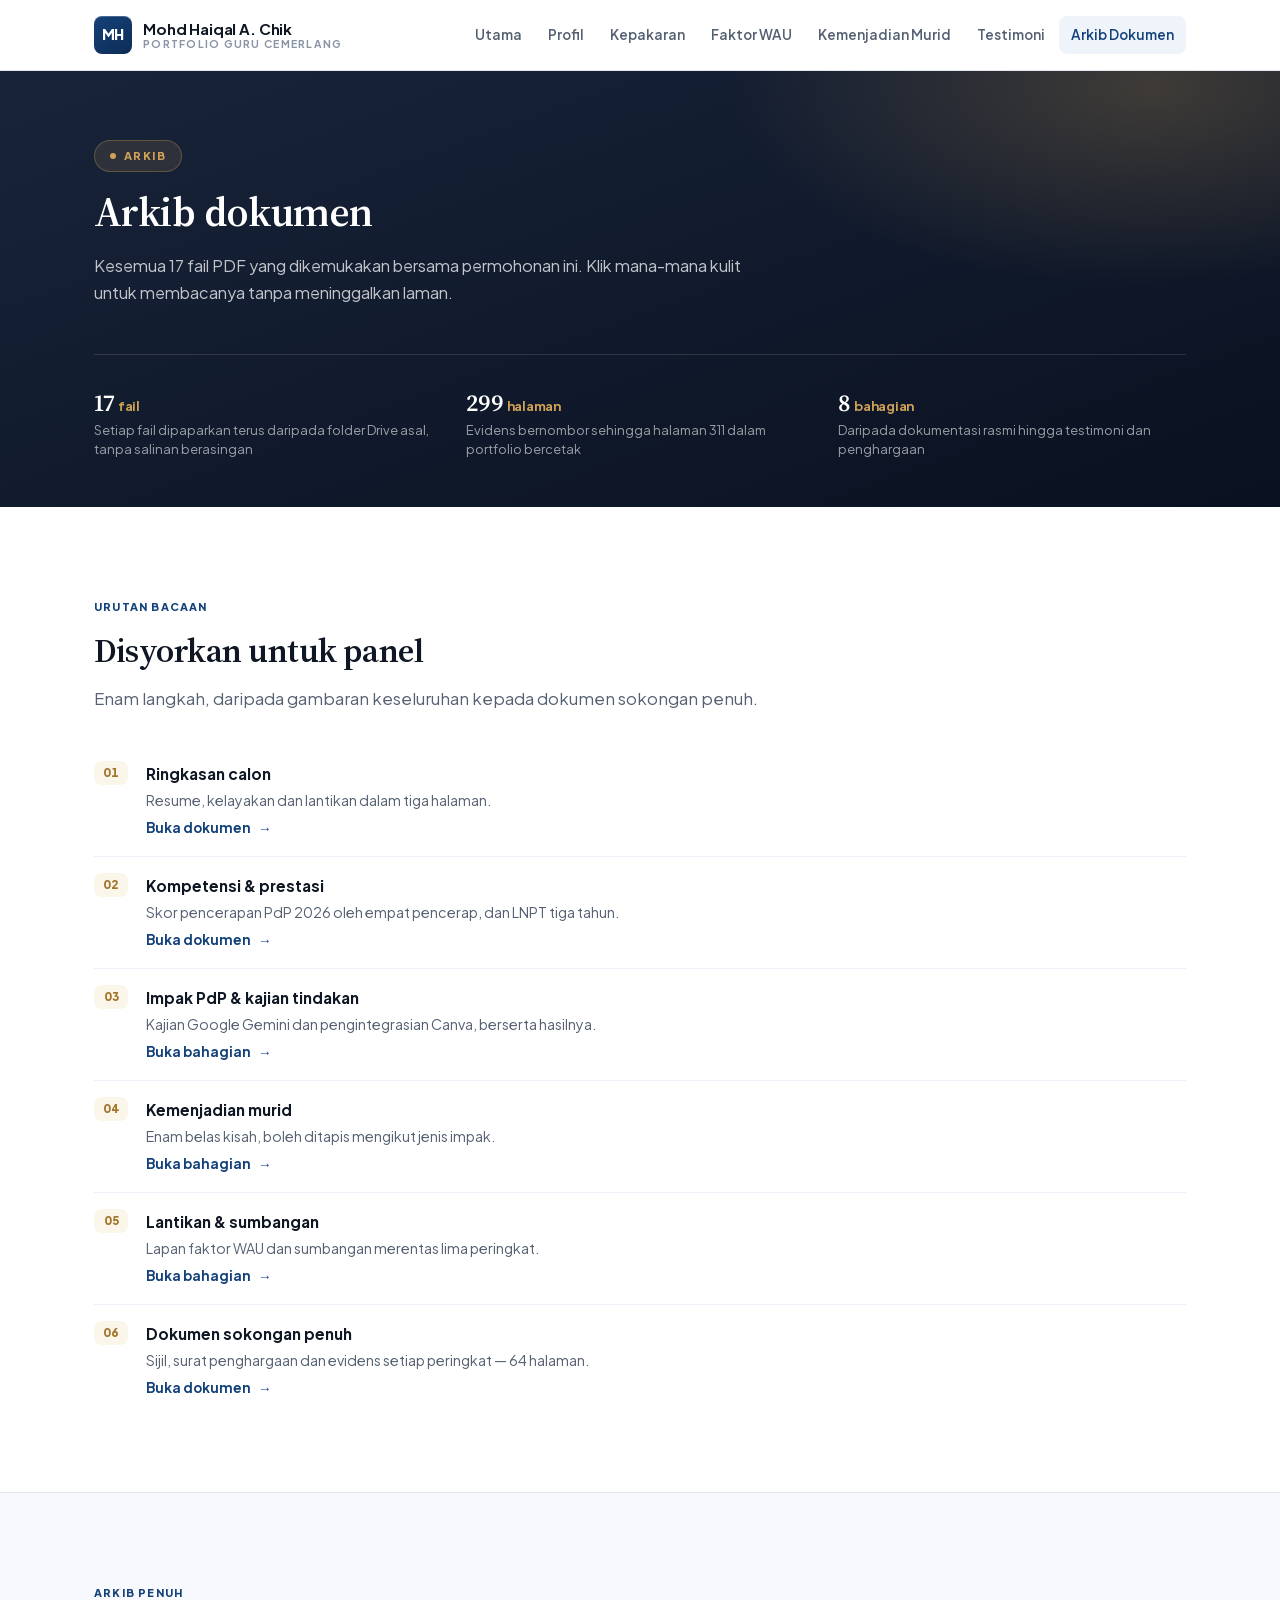
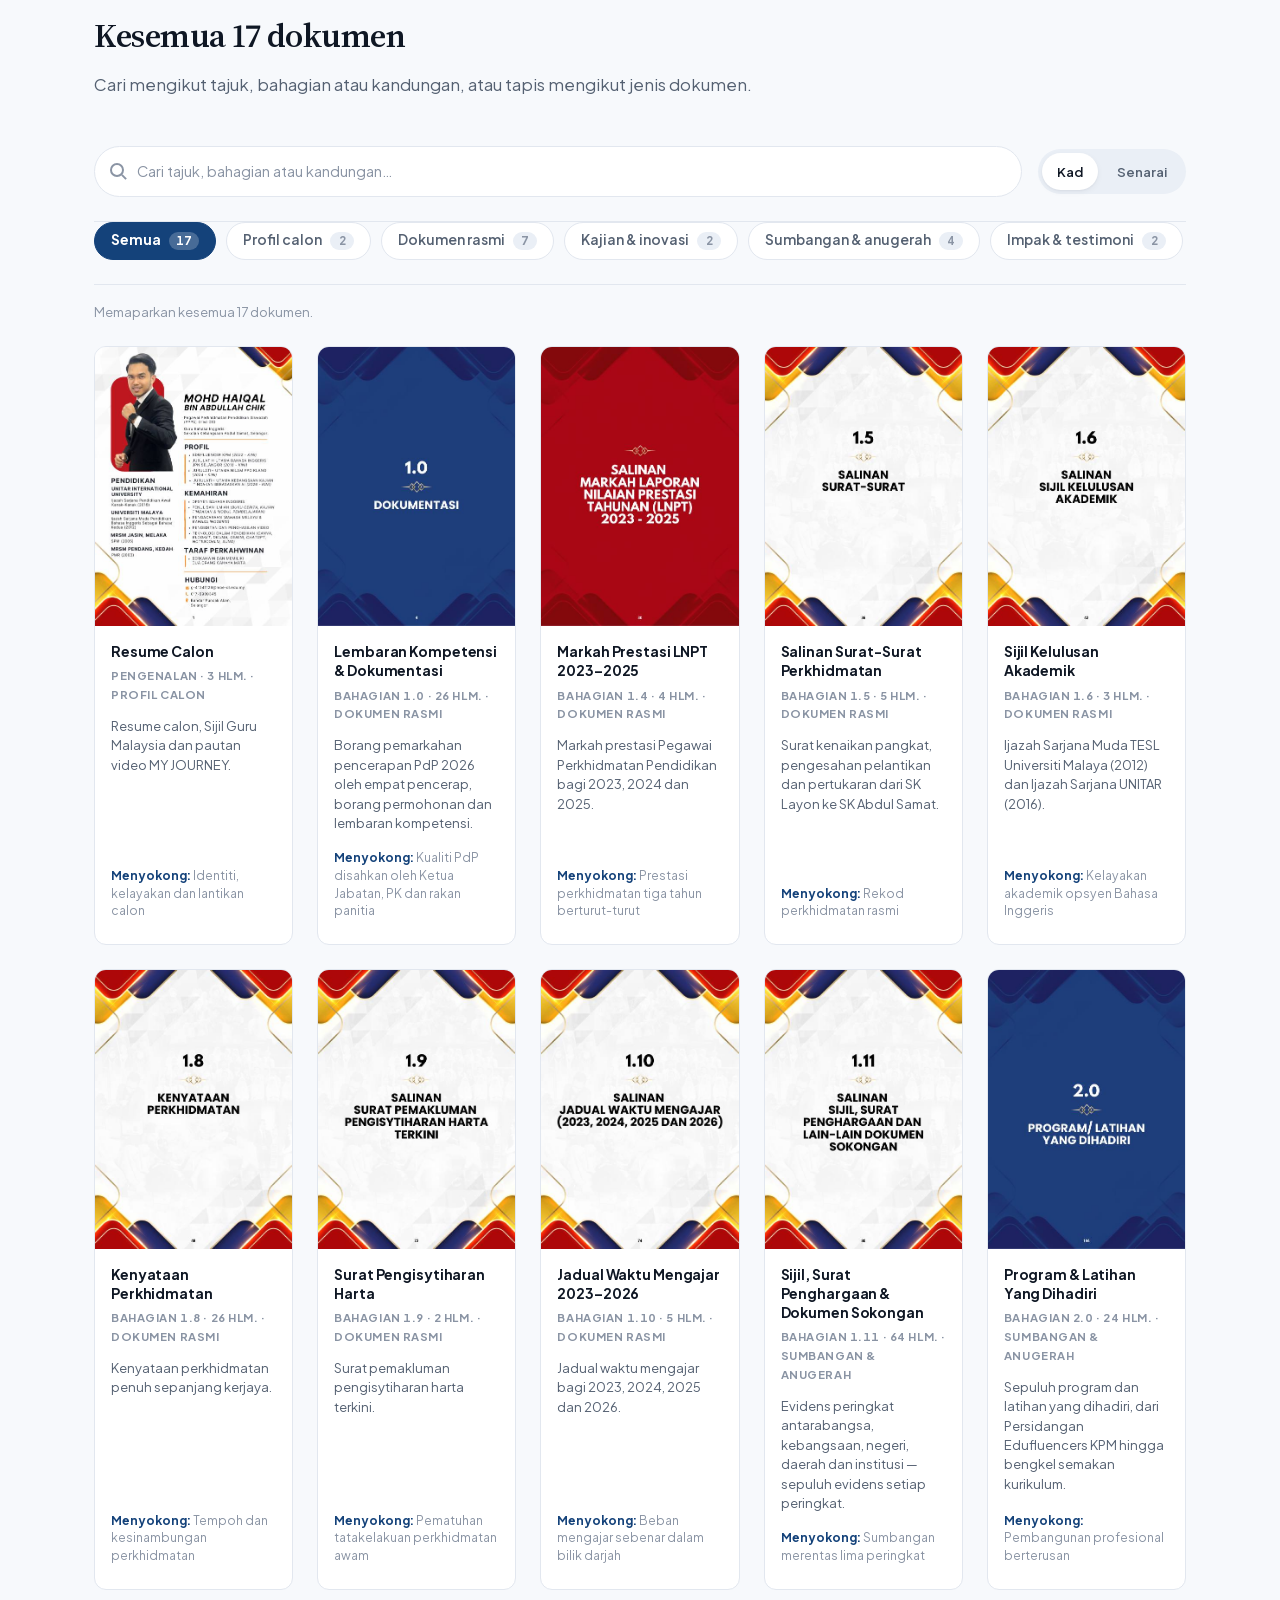
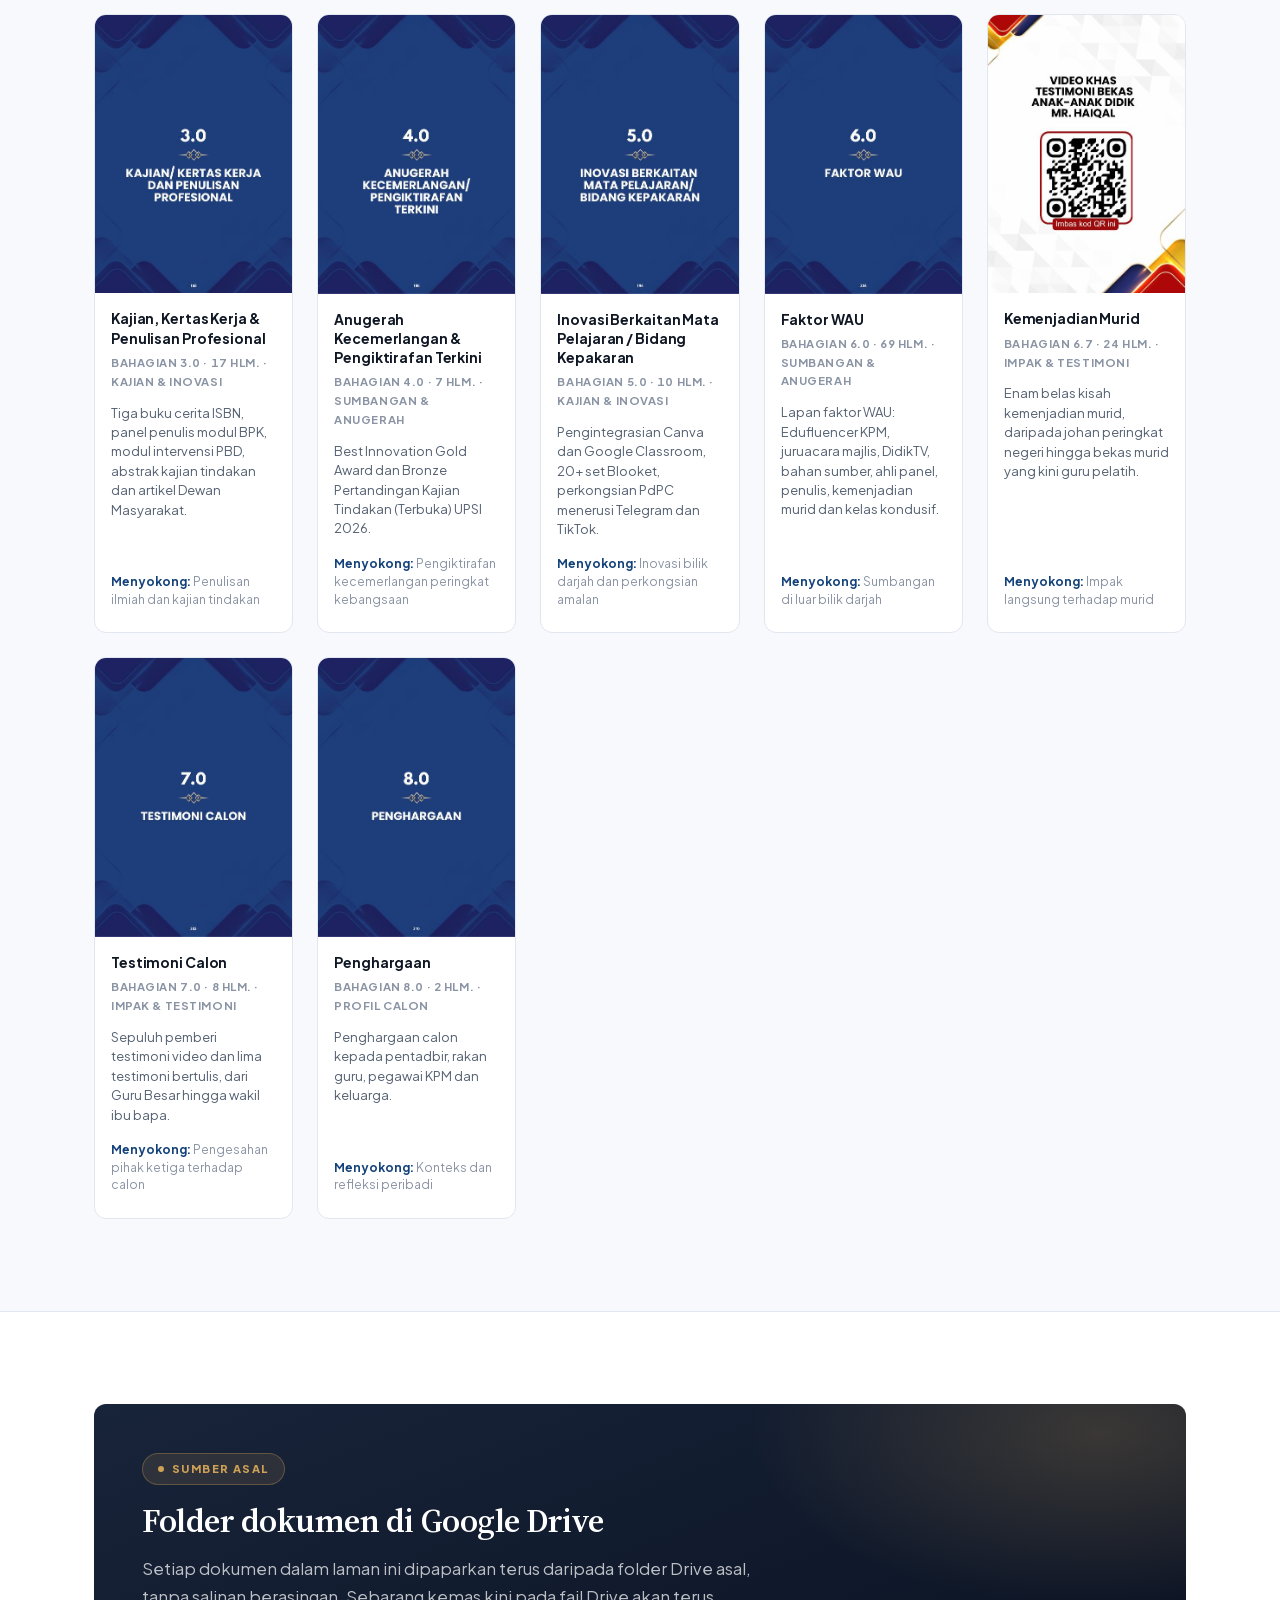
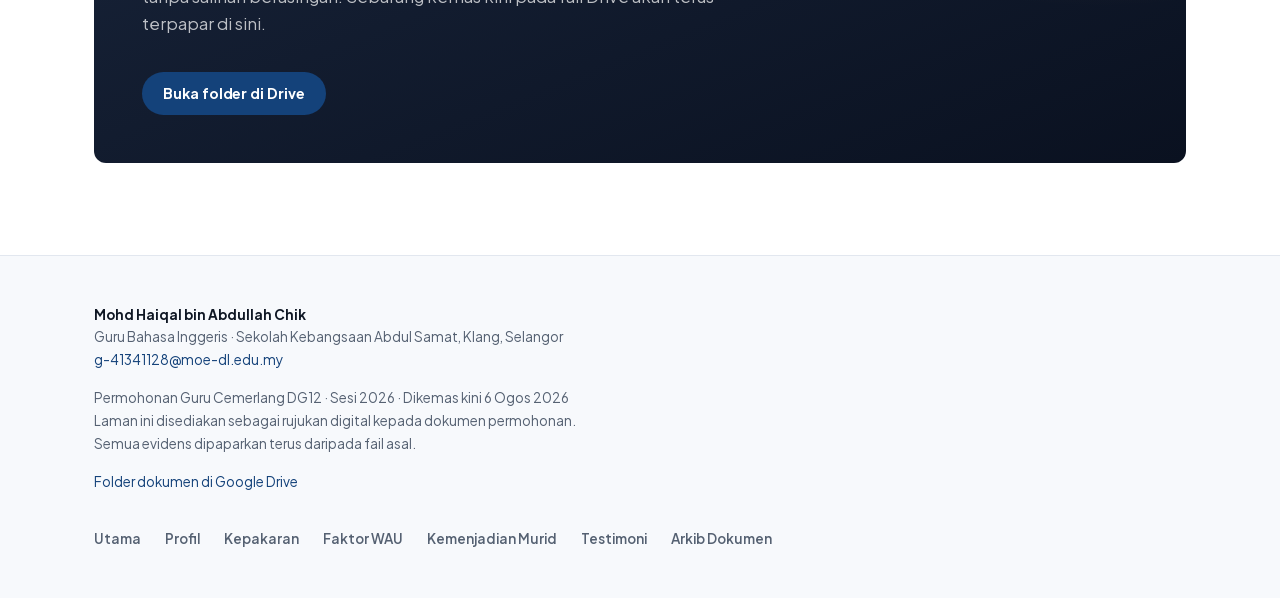
==== dokumen.html @ 09a8bedd "Betulkan anak panah berganda dan gaya butang pada pautan urutan bacaan .kad-pautan sudah menambah an" ====
<!doctype html>
<html lang="ms">
<head>
<meta charset="utf-8">
<meta name="viewport" content="width=device-width, initial-scale=1">
<title>Arkib Dokumen · Mohd Haiqal bin Abdullah Chik</title>
<meta name="description" content="Kesemua 17 fail PDF permohonan Guru Cemerlang — 299 halaman evidens.">
<meta name="author" content="Mohd Haiqal bin Abdullah Chik">
<meta name="robots" content="noindex, nofollow">
<meta name="theme-color" content="#0f1724">
<link rel="canonical" href="https://mrmohdhaiqal.vercel.app/dokumen.html">
<meta property="og:title" content="Arkib Dokumen · Mohd Haiqal bin Abdullah Chik">
<meta property="og:description" content="Kesemua 17 fail PDF permohonan Guru Cemerlang — 299 halaman evidens.">
<meta property="og:type" content="profile">
<meta property="og:url" content="https://mrmohdhaiqal.vercel.app/dokumen.html">
<meta property="og:site_name" content="Portfolio Guru Cemerlang · Mohd Haiqal bin Abdullah Chik">
<meta property="og:locale" content="ms_MY">
<meta property="og:image" content="https://mrmohdhaiqal.vercel.app/assets/og.jpg">
<meta property="og:image:type" content="image/jpeg">
<meta property="og:image:width" content="1200">
<meta property="og:image:height" content="630">
<meta property="og:image:alt" content="Mohd Haiqal bin Abdullah Chik — Permohonan Guru Cemerlang DG12 · Sesi 2026">
<meta name="twitter:card" content="summary_large_image">
<meta name="twitter:title" content="Arkib Dokumen · Mohd Haiqal bin Abdullah Chik">
<meta name="twitter:description" content="Kesemua 17 fail PDF permohonan Guru Cemerlang — 299 halaman evidens.">
<meta name="twitter:image" content="https://mrmohdhaiqal.vercel.app/assets/og.jpg">
<link rel="preload" href="assets/fon/plus-jakarta-sans-normal.woff2" as="font" type="font/woff2" crossorigin>
<link rel="preload" href="assets/fon/source-serif-4-normal.woff2" as="font" type="font/woff2" crossorigin>
<link rel="stylesheet" href="assets/fon.css?v=a8a9a3f5">
<link rel="stylesheet" href="assets/gaya.css?v=dd13aae5">
<link rel="icon" href="data:image/svg+xml,%3Csvg xmlns='http://www.w3.org/2000/svg' viewBox='0 0 32 32'%3E%3Crect width='32' height='32' rx='7' fill='%2314427a'/%3E%3Ctext x='16' y='22' font-family='system-ui,sans-serif' font-size='14' font-weight='800' fill='white' text-anchor='middle'%3EMH%3C/text%3E%3C/svg%3E">
</head>
<body>
<a class="lompat" href="#kandungan">Lompat ke kandungan</a>

<header class="kepala">
  <div class="balut kepala-dalam">
    <a class="jata" href="index.html">
      <span class="jata-lambang" aria-hidden="true">MH</span>
      <span class="jata-teks">
        <span class="jata-nama">Mohd Haiqal A. Chik</span>
        <span class="jata-sub">Portfolio Guru Cemerlang</span>
      </span>
    </a>
    <button class="butang-menu" type="button" aria-expanded="false" aria-controls="nav-utama">Menu</button>
    <nav class="nav" id="nav-utama" aria-label="Navigasi utama">
        <a href="index.html">Utama</a>
        <a href="profil.html">Profil</a>
        <a href="kepakaran.html">Kepakaran</a>
        <a href="wau.html">Faktor WAU</a>
        <a href="kemenjadian.html">Kemenjadian Murid</a>
        <a href="testimoni.html">Testimoni</a>
        <a href="dokumen.html" aria-current="page">Arkib Dokumen</a>
    </nav>
  </div>
</header>

<!-- tabindex="-1" supaya pautan lompat benar-benar memindahkan fokus
     papan kekunci ke sini, bukan hanya menatal. -->
<main id="kandungan" tabindex="-1">

<section class="laman-kepala">
  <div class="balut">
    <span class="lencana">Arkib</span>
    <h1>Arkib dokumen</h1>
    <p class="pengenalan">Kesemua 17 fail PDF yang dikemukakan bersama permohonan ini. Klik mana-mana kulit untuk membacanya tanpa meninggalkan laman.</p>
    <div class="kepala-sorotan">
      <div>
        <span class="sorotan-nilai">17<em>fail</em></span>
        <span class="sorotan-label">Setiap fail dipaparkan terus daripada folder Drive asal, tanpa salinan berasingan</span>
      </div>
      <div>
        <span class="sorotan-nilai">299<em>halaman</em></span>
        <span class="sorotan-label">Evidens bernombor sehingga halaman 311 dalam portfolio bercetak</span>
      </div>
      <div>
        <span class="sorotan-nilai">8<em>bahagian</em></span>
        <span class="sorotan-label">Daripada dokumentasi rasmi hingga testimoni dan penghargaan</span>
      </div>
    </div>
  </div>
</section>

<section class="sek">
  <div class="balut">
    <div class="sek-kepala">
        <span class="label label-aksen">Urutan bacaan</span>
        <h2>Disyorkan untuk panel</h2>
        <p class="pengenalan">Enam langkah, daripada gambaran keseluruhan kepada dokumen sokongan penuh.</p>
      </div>
    <ol class="senarai-nombor mb-7">
      <li><strong>Ringkasan calon</strong><span>Resume, kelayakan dan lantikan dalam tiga halaman.</span><span class="mt-2"><button type="button" class="kad-pautan" data-dok="1VIUTVQUc0FPMR6kgEpsANfiZVNhFDD5u" data-dok-tajuk="Resume Calon" data-dok-sub="Pengenalan · 3 halaman">Buka dokumen</button></span></li>
      <li><strong>Kompetensi & prestasi</strong><span>Skor pencerapan PdP 2026 oleh empat pencerap, dan LNPT tiga tahun.</span><span class="mt-2"><button type="button" class="kad-pautan" data-dok="1hleS1TNpv1ZFaRXJtyZ5c93-faAKEJJr" data-dok-tajuk="Lembaran Kompetensi &amp; Dokumentasi" data-dok-sub="Bahagian 1.0 · 26 halaman">Buka dokumen</button></span></li>
      <li><strong>Impak PdP & kajian tindakan</strong><span>Kajian Google Gemini dan pengintegrasian Canva, berserta hasilnya.</span><span class="mt-2"><a class="kad-pautan" href="kepakaran.html#kajian">Buka bahagian</a></span></li>
      <li><strong>Kemenjadian murid</strong><span>Enam belas kisah, boleh ditapis mengikut jenis impak.</span><span class="mt-2"><a class="kad-pautan" href="kemenjadian.html">Buka bahagian</a></span></li>
      <li><strong>Lantikan & sumbangan</strong><span>Lapan faktor WAU dan sumbangan merentas lima peringkat.</span><span class="mt-2"><a class="kad-pautan" href="wau.html">Buka bahagian</a></span></li>
      <li><strong>Dokumen sokongan penuh</strong><span>Sijil, surat penghargaan dan evidens setiap peringkat — 64 halaman.</span><span class="mt-2"><button type="button" class="kad-pautan" data-dok="1XIg-BYdbL8IALvrHpEiKhe49Xv0WIgtV" data-dok-tajuk="Sijil, Surat Penghargaan &amp; Dokumen Sokongan" data-dok-sub="Bahagian 1.11 · 64 halaman">Buka dokumen</button></span></li>
    </ol>
  </div>
</section>

<section class="sek sek-kelabu">
  <div class="balut">
    <div class="sek-kepala">
        <span class="label label-aksen">Arkib penuh</span>
        <h2>Kesemua 17 dokumen</h2>
        <p class="pengenalan">Cari mengikut tajuk, bahagian atau kandungan, atau tapis mengikut jenis dokumen.</p>
      </div>

    <div class="arkib-alat">
      <div class="cari-kotak">
        <label class="tajuk-tersembunyi" for="cari-dok">Cari dokumen</label>
        <input type="search" id="cari-dok" placeholder="Cari tajuk, bahagian atau kandungan…" autocomplete="off">
      </div>
      <div class="tukar-papar" role="group" aria-label="Tukar paparan">
        <button type="button" data-papar="kad" aria-pressed="true">Kad</button>
        <button type="button" data-papar="senarai" aria-pressed="false">Senarai</button>
      </div>
    </div>

    <div class="tapis" id="tapis-dok" role="group" aria-label="Tapis mengikut jenis dokumen" hidden>
      <button type="button" class="tapis-btn" data-tapis="semua" aria-pressed="true">Semua <span class="tapis-bil">17</span></button>
      <button type="button" class="tapis-btn" data-tapis="profil" aria-pressed="false">Profil calon <span class="tapis-bil">2</span></button>
      <button type="button" class="tapis-btn" data-tapis="rasmi" aria-pressed="false">Dokumen rasmi <span class="tapis-bil">7</span></button>
      <button type="button" class="tapis-btn" data-tapis="kajian" aria-pressed="false">Kajian & inovasi <span class="tapis-bil">2</span></button>
      <button type="button" class="tapis-btn" data-tapis="sumbangan" aria-pressed="false">Sumbangan & anugerah <span class="tapis-bil">4</span></button>
      <button type="button" class="tapis-btn" data-tapis="impak" aria-pressed="false">Impak & testimoni <span class="tapis-bil">2</span></button>
    </div>
    <p class="tapis-kira" role="status" aria-live="polite"></p>

    <div class="dok-grid" id="senarai-dok">
      <button type="button" class="dok" data-jenis="profil" data-cari="resume calon pengenalan profil calon resume calon, sijil guru malaysia dan pautan video my journey. identiti, kelayakan dan lantikan calon profil kelayakan lantikan my journey qr sijil guru malaysia" data-dok="1VIUTVQUc0FPMR6kgEpsANfiZVNhFDD5u" data-dok-tajuk="Resume Calon" data-dok-sub="Pengenalan · 3 halaman">
          <span class="dok-kulit"><img src="assets/kulit/resume.jpg" alt="Muka depan Resume Calon" loading="lazy" width="196" height="277"></span>
          <span class="dok-teks">
            <span class="dok-tajuk">Resume Calon</span>
            <span class="dok-hlm">Pengenalan · 3 hlm. · Profil calon</span>
            <span class="dok-nota">Resume calon, Sijil Guru Malaysia dan pautan video MY JOURNEY.</span>
            <span class="dok-sokong"><b>Menyokong:</b> Identiti, kelayakan dan lantikan calon</span>
          </span>
        </button>
      <button type="button" class="dok" data-jenis="rasmi" data-cari="lembaran kompetensi &amp; dokumentasi bahagian 1.0 dokumen rasmi borang pemarkahan pencerapan pdp 2026 oleh empat pencerap, borang permohonan dan lembaran kompetensi. kualiti pdp disahkan oleh ketua jabatan, pk dan rakan panitia pencerapan pdp skor eviden ketua jabatan penolong kanan panitia borang permohonan" data-dok="1hleS1TNpv1ZFaRXJtyZ5c93-faAKEJJr" data-dok-tajuk="Lembaran Kompetensi &amp; Dokumentasi" data-dok-sub="Bahagian 1.0 · 26 halaman">
          <span class="dok-kulit"><img src="assets/kulit/kompetensi.jpg" alt="Muka depan Lembaran Kompetensi &amp; Dokumentasi" loading="lazy" width="196" height="277"></span>
          <span class="dok-teks">
            <span class="dok-tajuk">Lembaran Kompetensi &amp; Dokumentasi</span>
            <span class="dok-hlm">Bahagian 1.0 · 26 hlm. · Dokumen rasmi</span>
            <span class="dok-nota">Borang pemarkahan pencerapan PdP 2026 oleh empat pencerap, borang permohonan dan lembaran kompetensi.</span>
            <span class="dok-sokong"><b>Menyokong:</b> Kualiti PdP disahkan oleh Ketua Jabatan, PK dan rakan panitia</span>
          </span>
        </button>
      <button type="button" class="dok" data-jenis="rasmi" data-cari="markah prestasi lnpt 2023–2025 bahagian 1.4 dokumen rasmi markah prestasi pegawai perkhidmatan pendidikan bagi 2023, 2024 dan 2025. prestasi perkhidmatan tiga tahun berturut-turut prestasi tahunan markah 2023 2024 2025" data-dok="133OL1oeaPPaT2YJjGQQ-lVyoo0F5RsXg" data-dok-tajuk="Markah Prestasi LNPT 2023–2025" data-dok-sub="Bahagian 1.4 · 4 halaman">
          <span class="dok-kulit"><img src="assets/kulit/lnpt.jpg" alt="Muka depan Markah Prestasi LNPT 2023–2025" loading="lazy" width="196" height="277"></span>
          <span class="dok-teks">
            <span class="dok-tajuk">Markah Prestasi LNPT 2023–2025</span>
            <span class="dok-hlm">Bahagian 1.4 · 4 hlm. · Dokumen rasmi</span>
            <span class="dok-nota">Markah prestasi Pegawai Perkhidmatan Pendidikan bagi 2023, 2024 dan 2025.</span>
            <span class="dok-sokong"><b>Menyokong:</b> Prestasi perkhidmatan tiga tahun berturut-turut</span>
          </span>
        </button>
      <button type="button" class="dok" data-jenis="rasmi" data-cari="salinan surat-surat perkhidmatan bahagian 1.5 dokumen rasmi surat kenaikan pangkat, pengesahan pelantikan dan pertukaran dari sk layon ke sk abdul samat. rekod perkhidmatan rasmi kenaikan pangkat pelantikan pengesahan pertukaran sk layon nabawan sabah" data-dok="1_PjkNHvCjdvqp5vq8lix6tXWbnQZBCH3" data-dok-tajuk="Salinan Surat-Surat Perkhidmatan" data-dok-sub="Bahagian 1.5 · 5 halaman">
          <span class="dok-kulit"><img src="assets/kulit/surat.jpg" alt="Muka depan Salinan Surat-Surat Perkhidmatan" loading="lazy" width="196" height="277"></span>
          <span class="dok-teks">
            <span class="dok-tajuk">Salinan Surat-Surat Perkhidmatan</span>
            <span class="dok-hlm">Bahagian 1.5 · 5 hlm. · Dokumen rasmi</span>
            <span class="dok-nota">Surat kenaikan pangkat, pengesahan pelantikan dan pertukaran dari SK Layon ke SK Abdul Samat.</span>
            <span class="dok-sokong"><b>Menyokong:</b> Rekod perkhidmatan rasmi</span>
          </span>
        </button>
      <button type="button" class="dok" data-jenis="rasmi" data-cari="sijil kelulusan akademik bahagian 1.6 dokumen rasmi ijazah sarjana muda tesl universiti malaya (2012) dan ijazah sarjana unitar (2016). kelayakan akademik opsyen bahasa inggeris ijazah sarjana muda tesl universiti malaya unitar awal kanak-kanak" data-dok="13CTMQ1A62SI3LO_vHT5rmeDXNM26N4Fj" data-dok-tajuk="Sijil Kelulusan Akademik" data-dok-sub="Bahagian 1.6 · 3 halaman">
          <span class="dok-kulit"><img src="assets/kulit/akademik.jpg" alt="Muka depan Sijil Kelulusan Akademik" loading="lazy" width="196" height="277"></span>
          <span class="dok-teks">
            <span class="dok-tajuk">Sijil Kelulusan Akademik</span>
            <span class="dok-hlm">Bahagian 1.6 · 3 hlm. · Dokumen rasmi</span>
            <span class="dok-nota">Ijazah Sarjana Muda TESL Universiti Malaya (2012) dan Ijazah Sarjana UNITAR (2016).</span>
            <span class="dok-sokong"><b>Menyokong:</b> Kelayakan akademik opsyen Bahasa Inggeris</span>
          </span>
        </button>
      <button type="button" class="dok" data-jenis="rasmi" data-cari="kenyataan perkhidmatan bahagian 1.8 dokumen rasmi kenyataan perkhidmatan penuh sepanjang kerjaya. tempoh dan kesinambungan perkhidmatan kenyataan rekod tempoh" data-dok="1Nd5HzbUU_SPna6fOjc5XwmSVjDg-jGHy" data-dok-tajuk="Kenyataan Perkhidmatan" data-dok-sub="Bahagian 1.8 · 26 halaman">
          <span class="dok-kulit"><img src="assets/kulit/perkhidmatan.jpg" alt="Muka depan Kenyataan Perkhidmatan" loading="lazy" width="196" height="277"></span>
          <span class="dok-teks">
            <span class="dok-tajuk">Kenyataan Perkhidmatan</span>
            <span class="dok-hlm">Bahagian 1.8 · 26 hlm. · Dokumen rasmi</span>
            <span class="dok-nota">Kenyataan perkhidmatan penuh sepanjang kerjaya.</span>
            <span class="dok-sokong"><b>Menyokong:</b> Tempoh dan kesinambungan perkhidmatan</span>
          </span>
        </button>
      <button type="button" class="dok" data-jenis="rasmi" data-cari="surat pengisytiharan harta bahagian 1.9 dokumen rasmi surat pemakluman pengisytiharan harta terkini. pematuhan tatakelakuan perkhidmatan awam pengisytiharan harta tatakelakuan" data-dok="1IQu1I-vf2zj1cx5AcJGjoDLzP3jz6vBf" data-dok-tajuk="Surat Pengisytiharan Harta" data-dok-sub="Bahagian 1.9 · 2 halaman">
          <span class="dok-kulit"><img src="assets/kulit/harta.jpg" alt="Muka depan Surat Pengisytiharan Harta" loading="lazy" width="196" height="277"></span>
          <span class="dok-teks">
            <span class="dok-tajuk">Surat Pengisytiharan Harta</span>
            <span class="dok-hlm">Bahagian 1.9 · 2 hlm. · Dokumen rasmi</span>
            <span class="dok-nota">Surat pemakluman pengisytiharan harta terkini.</span>
            <span class="dok-sokong"><b>Menyokong:</b> Pematuhan tatakelakuan perkhidmatan awam</span>
          </span>
        </button>
      <button type="button" class="dok" data-jenis="rasmi" data-cari="jadual waktu mengajar 2023–2026 bahagian 1.10 dokumen rasmi jadual waktu mengajar bagi 2023, 2024, 2025 dan 2026. beban mengajar sebenar dalam bilik darjah waktu mengajar 2023 2024 2025 2026 beban" data-dok="1eL0vZNK7SuZnzdvhy-54iB24dH08h8ia" data-dok-tajuk="Jadual Waktu Mengajar 2023–2026" data-dok-sub="Bahagian 1.10 · 5 halaman">
          <span class="dok-kulit"><img src="assets/kulit/jadual.jpg" alt="Muka depan Jadual Waktu Mengajar 2023–2026" loading="lazy" width="196" height="277"></span>
          <span class="dok-teks">
            <span class="dok-tajuk">Jadual Waktu Mengajar 2023–2026</span>
            <span class="dok-hlm">Bahagian 1.10 · 5 hlm. · Dokumen rasmi</span>
            <span class="dok-nota">Jadual waktu mengajar bagi 2023, 2024, 2025 dan 2026.</span>
            <span class="dok-sokong"><b>Menyokong:</b> Beban mengajar sebenar dalam bilik darjah</span>
          </span>
        </button>
      <button type="button" class="dok" data-jenis="sumbangan" data-cari="sijil, surat penghargaan &amp; dokumen sokongan bahagian 1.11 sumbangan &amp; anugerah evidens peringkat antarabangsa, kebangsaan, negeri, daerah dan institusi — sepuluh evidens setiap peringkat. sumbangan merentas lima peringkat antarabangsa kebangsaan negeri daerah institusi ucmi k-semanis persidangan" data-dok="1XIg-BYdbL8IALvrHpEiKhe49Xv0WIgtV" data-dok-tajuk="Sijil, Surat Penghargaan &amp; Dokumen Sokongan" data-dok-sub="Bahagian 1.11 · 64 halaman">
          <span class="dok-kulit"><img src="assets/kulit/sijil.jpg" alt="Muka depan Sijil, Surat Penghargaan &amp; Dokumen Sokongan" loading="lazy" width="196" height="277"></span>
          <span class="dok-teks">
            <span class="dok-tajuk">Sijil, Surat Penghargaan &amp; Dokumen Sokongan</span>
            <span class="dok-hlm">Bahagian 1.11 · 64 hlm. · Sumbangan &amp; anugerah</span>
            <span class="dok-nota">Evidens peringkat antarabangsa, kebangsaan, negeri, daerah dan institusi — sepuluh evidens setiap peringkat.</span>
            <span class="dok-sokong"><b>Menyokong:</b> Sumbangan merentas lima peringkat</span>
          </span>
        </button>
      <button type="button" class="dok" data-jenis="sumbangan" data-cari="program &amp; latihan yang dihadiri bahagian 2.0 sumbangan &amp; anugerah sepuluh program dan latihan yang dihadiri, dari persidangan edufluencers kpm hingga bengkel semakan kurikulum. pembangunan profesional berterusan bengkel latihan tot mbmmbi kurikulum kspk kssr kssm korea haemil gen-ai" data-dok="1Y7OEKldt7PubtyipmhccNaBJdZ4sDyDL" data-dok-tajuk="Program &amp; Latihan Yang Dihadiri" data-dok-sub="Bahagian 2.0 · 24 halaman">
          <span class="dok-kulit"><img src="assets/kulit/program.jpg" alt="Muka depan Program &amp; Latihan Yang Dihadiri" loading="lazy" width="196" height="277"></span>
          <span class="dok-teks">
            <span class="dok-tajuk">Program &amp; Latihan Yang Dihadiri</span>
            <span class="dok-hlm">Bahagian 2.0 · 24 hlm. · Sumbangan &amp; anugerah</span>
            <span class="dok-nota">Sepuluh program dan latihan yang dihadiri, dari Persidangan Edufluencers KPM hingga bengkel semakan kurikulum.</span>
            <span class="dok-sokong"><b>Menyokong:</b> Pembangunan profesional berterusan</span>
          </span>
        </button>
      <button type="button" class="dok" data-jenis="kajian" data-cari="kajian, kertas kerja &amp; penulisan profesional bahagian 3.0 kajian &amp; inovasi tiga buku cerita isbn, panel penulis modul bpk, modul intervensi pbd, abstrak kajian tindakan dan artikel dewan masyarakat. penulisan ilmiah dan kajian tindakan gemini isbn buku cerita mobim pbd dbp dewan masyarakat abstrak modul intervensi uasa mmi" data-dok="1WWI-CslsOdfYFs5Ko5wtZ487zoluHtnO" data-dok-tajuk="Kajian, Kertas Kerja &amp; Penulisan Profesional" data-dok-sub="Bahagian 3.0 · 17 halaman">
          <span class="dok-kulit"><img src="assets/kulit/kajian.jpg" alt="Muka depan Kajian, Kertas Kerja &amp; Penulisan Profesional" loading="lazy" width="196" height="277"></span>
          <span class="dok-teks">
            <span class="dok-tajuk">Kajian, Kertas Kerja &amp; Penulisan Profesional</span>
            <span class="dok-hlm">Bahagian 3.0 · 17 hlm. · Kajian &amp; inovasi</span>
            <span class="dok-nota">Tiga buku cerita ISBN, panel penulis modul BPK, modul intervensi PBD, abstrak kajian tindakan dan artikel Dewan Masyarakat.</span>
            <span class="dok-sokong"><b>Menyokong:</b> Penulisan ilmiah dan kajian tindakan</span>
          </span>
        </button>
      <button type="button" class="dok" data-jenis="sumbangan" data-cari="anugerah kecemerlangan &amp; pengiktirafan terkini bahagian 4.0 sumbangan &amp; anugerah best innovation gold award dan bronze pertandingan kajian tindakan (terbuka) upsi 2026. pengiktirafan kecemerlangan peringkat kebangsaan gemini google ai gold award bronze upsi kebangsaan inovasi kajian tindakan karnival" data-dok="18RE03Vv7o0X53ieLEscERYrlFBibTSdN" data-dok-tajuk="Anugerah Kecemerlangan &amp; Pengiktirafan Terkini" data-dok-sub="Bahagian 4.0 · 7 halaman">
          <span class="dok-kulit"><img src="assets/kulit/anugerah.jpg" alt="Muka depan Anugerah Kecemerlangan &amp; Pengiktirafan Terkini" loading="lazy" width="196" height="277"></span>
          <span class="dok-teks">
            <span class="dok-tajuk">Anugerah Kecemerlangan &amp; Pengiktirafan Terkini</span>
            <span class="dok-hlm">Bahagian 4.0 · 7 hlm. · Sumbangan &amp; anugerah</span>
            <span class="dok-nota">Best Innovation Gold Award dan Bronze Pertandingan Kajian Tindakan (Terbuka) UPSI 2026.</span>
            <span class="dok-sokong"><b>Menyokong:</b> Pengiktirafan kecemerlangan peringkat kebangsaan</span>
          </span>
        </button>
      <button type="button" class="dok" data-jenis="kajian" data-cari="inovasi berkaitan mata pelajaran / bidang kepakaran bahagian 5.0 kajian &amp; inovasi pengintegrasian canva dan google classroom, 20+ set blooket, perkongsian pdpc menerusi telegram dan tiktok. inovasi bilik darjah dan perkongsian amalan canva google classroom blooket telegram tiktok youtube facebook delima digital pbl projek gemini" data-dok="1AA6ImVtsGgccp6uC_CTOUqMasNLLBit_" data-dok-tajuk="Inovasi Berkaitan Mata Pelajaran / Bidang Kepakaran" data-dok-sub="Bahagian 5.0 · 10 halaman">
          <span class="dok-kulit"><img src="assets/kulit/inovasi.jpg" alt="Muka depan Inovasi Berkaitan Mata Pelajaran / Bidang Kepakaran" loading="lazy" width="196" height="277"></span>
          <span class="dok-teks">
            <span class="dok-tajuk">Inovasi Berkaitan Mata Pelajaran / Bidang Kepakaran</span>
            <span class="dok-hlm">Bahagian 5.0 · 10 hlm. · Kajian &amp; inovasi</span>
            <span class="dok-nota">Pengintegrasian Canva dan Google Classroom, 20+ set Blooket, perkongsian PdPC menerusi Telegram dan TikTok.</span>
            <span class="dok-sokong"><b>Menyokong:</b> Inovasi bilik darjah dan perkongsian amalan</span>
          </span>
        </button>
      <button type="button" class="dok" data-jenis="sumbangan" data-cari="faktor wau bahagian 6.0 sumbangan &amp; anugerah lapan faktor wau: edufluencer kpm, juruacara majlis, didiktv, bahan sumber, ahli panel, penulis, kemenjadian murid dan kelas kondusif. sumbangan di luar bilik darjah didiktv edufluencer seameo asean pengacara juruacara podcast panel penulis kelas kondusif madani" data-dok="177IMurG_YKZ40s1xDdzDGOYu3iUoVGWY" data-dok-tajuk="Faktor WAU" data-dok-sub="Bahagian 6.0 · 69 halaman">
          <span class="dok-kulit"><img src="assets/kulit/wau.jpg" alt="Muka depan Faktor WAU" loading="lazy" width="196" height="277"></span>
          <span class="dok-teks">
            <span class="dok-tajuk">Faktor WAU</span>
            <span class="dok-hlm">Bahagian 6.0 · 69 hlm. · Sumbangan &amp; anugerah</span>
            <span class="dok-nota">Lapan faktor WAU: Edufluencer KPM, juruacara majlis, DidikTV, bahan sumber, ahli panel, penulis, kemenjadian murid dan kelas kondusif.</span>
            <span class="dok-sokong"><b>Menyokong:</b> Sumbangan di luar bilik darjah</span>
          </span>
        </button>
      <button type="button" class="dok" data-jenis="impak" data-cari="kemenjadian murid bahagian 6.7 impak &amp; testimoni enam belas kisah kemenjadian murid, daripada johan peringkat negeri hingga bekas murid yang kini guru pelatih. impak langsung terhadap murid johan emas poetry recitation english sketch scrabble tkrs show and tell choral speaking hip" data-dok="1WMDITOPLPj7R8qgqND2qaSwRdmGavXII" data-dok-tajuk="Kemenjadian Murid" data-dok-sub="Bahagian 6.7 · 24 halaman">
          <span class="dok-kulit"><img src="assets/kulit/kemenjadian.jpg" alt="Muka depan Kemenjadian Murid" loading="lazy" width="196" height="277"></span>
          <span class="dok-teks">
            <span class="dok-tajuk">Kemenjadian Murid</span>
            <span class="dok-hlm">Bahagian 6.7 · 24 hlm. · Impak &amp; testimoni</span>
            <span class="dok-nota">Enam belas kisah kemenjadian murid, daripada johan peringkat negeri hingga bekas murid yang kini guru pelatih.</span>
            <span class="dok-sokong"><b>Menyokong:</b> Impak langsung terhadap murid</span>
          </span>
        </button>
      <button type="button" class="dok" data-jenis="impak" data-cari="testimoni calon bahagian 7.0 impak &amp; testimoni sepuluh pemberi testimoni video dan lima testimoni bertulis, dari guru besar hingga wakil ibu bapa. pengesahan pihak ketiga terhadap calon guru besar pibg sisc ibu bapa video qarl pentadbir" data-dok="125KWoEXp3FPvetfU8k2_LCv_3JU10bMJ" data-dok-tajuk="Testimoni Calon" data-dok-sub="Bahagian 7.0 · 8 halaman">
          <span class="dok-kulit"><img src="assets/kulit/testimoni.jpg" alt="Muka depan Testimoni Calon" loading="lazy" width="196" height="277"></span>
          <span class="dok-teks">
            <span class="dok-tajuk">Testimoni Calon</span>
            <span class="dok-hlm">Bahagian 7.0 · 8 hlm. · Impak &amp; testimoni</span>
            <span class="dok-nota">Sepuluh pemberi testimoni video dan lima testimoni bertulis, dari Guru Besar hingga wakil ibu bapa.</span>
            <span class="dok-sokong"><b>Menyokong:</b> Pengesahan pihak ketiga terhadap calon</span>
          </span>
        </button>
      <button type="button" class="dok" data-jenis="profil" data-cari="penghargaan bahagian 8.0 profil calon penghargaan calon kepada pentadbir, rakan guru, pegawai kpm dan keluarga. konteks dan refleksi peribadi refleksi keluarga pentadbir rakan guru" data-dok="1PTWzPlKS-qOVXZp2452T6szy1nJAS1ID" data-dok-tajuk="Penghargaan" data-dok-sub="Bahagian 8.0 · 2 halaman">
          <span class="dok-kulit"><img src="assets/kulit/penghargaan.jpg" alt="Muka depan Penghargaan" loading="lazy" width="196" height="277"></span>
          <span class="dok-teks">
            <span class="dok-tajuk">Penghargaan</span>
            <span class="dok-hlm">Bahagian 8.0 · 2 hlm. · Profil calon</span>
            <span class="dok-nota">Penghargaan calon kepada pentadbir, rakan guru, pegawai KPM dan keluarga.</span>
            <span class="dok-sokong"><b>Menyokong:</b> Konteks dan refleksi peribadi</span>
          </span>
        </button>
    </div>
  </div>
</section>

<section class="sek">
  <div class="balut">
    <div class="hubungi">
      <span class="lencana">Sumber asal</span>
      <h2>Folder dokumen di Google Drive</h2>
      <p>Setiap dokumen dalam laman ini dipaparkan terus daripada folder Drive asal, tanpa salinan berasingan. Sebarang kemas kini pada fail Drive akan terus terpapar di sini.</p>
      <div class="btn-baris">
        <a class="btn btn-utama" href="https://drive.google.com/drive/folders/1nGl9KcVwGUeID0KKAerAKqCRIoXrXb9N" target="_blank" rel="noopener">Buka folder di Drive</a>
      </div>
    </div>
  </div>
</section>

</main>

<footer class="kaki">
  <div class="balut kaki-dalam">
    <div>
      <p><strong class="teks-arang">Mohd Haiqal bin Abdullah Chik</strong><br>
      Guru Bahasa Inggeris · Sekolah Kebangsaan Abdul Samat, Klang, Selangor<br>
      <a href="mailto:g-41341128@moe-dl.edu.my">g-41341128@moe-dl.edu.my</a></p>
      <p class="nota-kaki">Permohonan Guru Cemerlang DG12 · Sesi 2026 · Dikemas kini 6 Ogos 2026<br>
      Laman ini disediakan sebagai rujukan digital kepada dokumen permohonan.<br>Semua evidens dipaparkan terus daripada fail asal.</p>
      <p class="mt-3"><a href="https://drive.google.com/drive/folders/1nGl9KcVwGUeID0KKAerAKqCRIoXrXb9N" target="_blank" rel="noopener">Folder dokumen di Google Drive</a></p>
    </div>
    <nav class="kaki-nav" aria-label="Navigasi kaki">
            <a href="index.html">Utama</a>
            <a href="profil.html">Profil</a>
            <a href="kepakaran.html">Kepakaran</a>
            <a href="wau.html">Faktor WAU</a>
            <a href="kemenjadian.html">Kemenjadian Murid</a>
            <a href="testimoni.html">Testimoni</a>
            <a href="dokumen.html">Arkib Dokumen</a>
    </nav>
  </div>
</footer>

<div class="modal" id="pemapar" role="dialog" aria-modal="true" aria-label="Pemapar dokumen">
  <div class="modal-kotak">
    <div class="modal-kepala">
      <h3><span data-tajuk>Dokumen</span><span data-sub></span></h3>
      <a class="btn btn-garis btn-kecil" data-drive href="#" target="_blank" rel="noopener">Buka di Drive</a>
      <button class="modal-tutup" type="button" aria-label="Tutup pemapar">&times;</button>
    </div>
    <div class="modal-badan"><iframe title="Pemapar dokumen PDF" src="about:blank"></iframe></div>
  </div>
</div>

<script src="assets/laman.js?v=12b130d9"></script>
</body>
</html>
---- assets/fon.css ----
/* Fon dihoskan sendiri — Source Serif 4 & Plus Jakarta Sans.
   Lesen: SIL Open Font License 1.1 (membenarkan pengehosan sendiri).
   Subset latin sahaja, dipangkas kepada julat aksara yang diperlukan.
   Fail variable — satu fail meliputi keseluruhan julat berat.
   Tiada permintaan kepada mana-mana hos pihak ketiga. */

@font-face {
  font-family: 'Plus Jakarta Sans';
  font-style: normal;
  font-weight: 400 800;
  font-display: swap;
  src: url('fon/plus-jakarta-sans-normal.woff2') format('woff2');
}

@font-face {
  font-family: 'Source Serif 4';
  font-style: italic;
  font-weight: 400;
  font-display: swap;
  src: url('fon/source-serif-4-italic.woff2') format('woff2');
}

@font-face {
  font-family: 'Source Serif 4';
  font-style: normal;
  font-weight: 400 600;
  font-display: swap;
  src: url('fon/source-serif-4-normal.woff2') format('woff2');
}
---- assets/gaya.css ----
/* ==========================================================================
   Portfolio Guru Cemerlang — Mohd Haiqal bin Abdullah Chik
   Sistem reka bentuk. Tiada pergantungan luar kecuali fon Google.
   ========================================================================== */

/* ---------------------------------------------------------------- TOKEN */

:root {
  /* Warna — biru institusi dengan aksen emas.
     Dipilih supaya sepadan dengan kulit dokumen portfolio itu sendiri,
     yang kebanyakannya biru tua dan emas. */
  --biru: #14427a;
  --biru-tua: #0d2c55;
  --biru-lembut: #eff4fb;
  --emas: #a3762c;
  --emas-terang: #cfa156;
  --emas-lembut: #fbf6ea;
  --arang: #0f1724;
  --arang-2: #28323f;
  --kelabu: #556172;
  --kelabu-muda: #8a94a4;
  --garis: #e2e7ef;
  --garis-halus: #eef1f7;
  --kertas: #ffffff;
  --kertas-2: #f7f9fc;
  --kertas-3: #eaeff6;

  /* Fon */
  --f-tajuk: "Source Serif 4", "Iowan Old Style", Georgia, "Times New Roman", serif;
  --f-teks: "Plus Jakarta Sans", -apple-system, BlinkMacSystemFont, "Segoe UI", Roboto, sans-serif;

  /* Ruang — satu skala, digunakan di seluruh laman */
  --r1: 6px;   --r2: 10px;  --r3: 16px;  --r4: 24px;
  --r5: 34px;  --r6: 48px;  --r7: 68px;  --r8: 92px;

  /* Bentuk */
  --lebar: 1140px;
  --lengkung: 12px;
  --lengkung-s: 8px;
  --bayang-1: 0 1px 2px rgba(15, 23, 36, .04), 0 2px 6px rgba(15, 23, 36, .05);
  --bayang-2: 0 2px 6px rgba(15, 23, 36, .07), 0 14px 34px rgba(15, 23, 36, .10);
  --bayang-3: 0 24px 60px rgba(15, 23, 36, .26);

  --tt: .18s cubic-bezier(.2, .7, .3, 1);
}

/* ------------------------------------------------------------ ASAS */

*, *::before, *::after { box-sizing: border-box; }

html {
  -webkit-text-size-adjust: 100%;
  scroll-behavior: smooth;
  scroll-padding-top: 90px;
}

body {
  margin: 0;
  font-family: var(--f-teks);
  font-size: 16.5px;
  line-height: 1.66;
  color: var(--arang-2);
  background: var(--kertas);
  -webkit-font-smoothing: antialiased;
  -moz-osx-font-smoothing: grayscale;
  /* Angka berkadar (proportional) untuk teks berjalan. Angka lebar tetap
     (tabular) hanya dipakai pada data — lihat .angka-data di bawah. */
  font-variant-numeric: proportional-nums;
}

/* Angka lebar tetap: hanya untuk statistik, jadual dan kiraan halaman,
   supaya lajur berbaris. Jangan gunakan pada ayat. */
.stat-nilai, table.jad td, .dok-hlm, .senarai-nombor li::before { font-variant-numeric: tabular-nums; }

img { max-width: 100%; height: auto; display: block; }

a { color: var(--biru); text-decoration: none; }
a:hover { text-decoration: underline; text-underline-offset: 3px; }

:focus-visible {
  outline: 2px solid var(--biru);
  outline-offset: 3px;
  border-radius: var(--lengkung-s);
}

/* ------------------------------------------------------------ TIPOGRAFI */

h1, h2 {
  font-family: var(--f-tajuk);
  font-weight: 600;
  color: var(--arang);
  line-height: 1.14;
  letter-spacing: -.014em;
  margin: 0;
  text-wrap: balance;
}
h3, h4 {
  font-family: var(--f-teks);
  font-weight: 700;
  color: var(--arang);
  line-height: 1.35;
  letter-spacing: -.008em;
  margin: 0;
}

h1 { font-size: clamp(2.15rem, 4.6vw, 3.15rem); }
h2 { font-size: clamp(1.6rem, 3vw, 2.1rem); }
h3 { font-size: 1.08rem; }
h4 { font-size: .96rem; }

/* text-wrap:pretty menghalang perkataan yatim di hujung perenggan —
   tepi kanan menjadi lebih rata tanpa perlu justify penuh. */
p, li, dd, figcaption { text-wrap: pretty; }

p { margin: 0 0 .9em; max-width: 68ch; }
p:last-child { margin-bottom: 0; }

.utama-teks { font-size: 1.02rem; }
.utama-teks p { max-width: 64ch; }
.kecil { font-size: .9rem; }

/* Label huruf besar. Sengaja dibuat senyap: nama atau tajuk di bawahnya
   yang patut memimpin, bukan label. */
.label {
  display: block;
  font-size: .68rem;
  font-weight: 700;
  letter-spacing: .09em;
  text-transform: uppercase;
  color: var(--kelabu-muda);
  line-height: 1.45;
}
.label-aksen { color: var(--biru); font-weight: 800; letter-spacing: .11em; }
.label-emas { color: var(--emas); font-weight: 800; letter-spacing: .11em; }

/* ------------------------------------------------------------ UTILITI */
/* Kelas kecil ini menggantikan atribut style= dalam HTML. Dengan tiada
   gaya inline, CSP boleh dikuatkuasakan tanpa 'unsafe-inline'. */

.mt-2 { margin-top: var(--r2); }
.mt-3 { margin-top: var(--r3); }
.mt-4 { margin-top: var(--r4); }
.mt-5 { margin-top: var(--r5); }
.mt-7 { margin-top: var(--r7); }
.mb-3 { margin-bottom: var(--r3); }
.mb-7 { margin-bottom: var(--r7); }

.teks-arang { color: var(--arang); }
.teks-emas { color: var(--emas); font-weight: 700; }
.nota-kaki { margin-top: var(--r3); font-size: .8rem; color: var(--kelabu-muda); }
.h2-kecil { font-size: 1.28rem; margin-bottom: var(--r4); }
.tengah-900 { max-width: 900px; margin-inline: auto; }
.tumpuk { display: grid; gap: var(--r3); }

/* ------------------------------------------------------------ SUSUN ATUR */

.balut {
  width: 100%;
  max-width: var(--lebar);
  margin-inline: auto;
  padding-inline: var(--r4);
}

.sek { padding-block: var(--r8); }
.sek-rapat { padding-block: var(--r7); }
.sek-kelabu { background: var(--kertas-2); border-block: 1px solid var(--garis); }

/* Kepala seksyen — struktur tetap: label → tajuk → pengenalan */
.sek-kepala { max-width: 66ch; margin-bottom: var(--r6); }
.sek-kepala > .label { margin-bottom: var(--r3); }
.sek-kepala > .pengenalan { margin-top: var(--r3); font-size: 1.04rem; color: var(--kelabu); }
.sek-kepala-tengah { margin-inline: auto; text-align: center; }

/* Tajuk yang wujud untuk struktur dokumen dan pembaca skrin, tetapi
   tidak perlu dilihat kerana konteksnya sudah jelas secara visual. */
.tajuk-tersembunyi {
  position: absolute; width: 1px; height: 1px; overflow: hidden;
  clip-path: inset(50%); white-space: nowrap;
}

main:focus { outline: none; }

.lompat {
  position: absolute; left: -9999px; top: 0; z-index: 200;
  background: var(--arang); color: #fff; padding: 12px 18px;
  border-radius: 0 0 var(--lengkung-s) 0; font-weight: 600;
}
.lompat:focus { left: 0; }

/* ------------------------------------------------------------ KEPALA */

.kepala {
  position: sticky; top: 0; z-index: 60;
  background: rgba(255, 255, 255, .9);
  backdrop-filter: saturate(170%) blur(14px);
  -webkit-backdrop-filter: saturate(170%) blur(14px);
  border-bottom: 1px solid var(--garis);
}
.kepala-dalam { display: flex; align-items: center; gap: var(--r4); min-height: 70px; }

.jata { display: flex; align-items: center; gap: 11px; flex: 0 0 auto; }
.jata:hover { text-decoration: none; }
.jata-lambang {
  width: 38px; height: 38px; border-radius: var(--lengkung-s); flex: none;
  background: linear-gradient(145deg, var(--biru) 0%, var(--biru-tua) 100%);
  color: #fff; font-weight: 800; font-size: .88rem; letter-spacing: -.01em;
  display: grid; place-items: center;
  box-shadow: inset 0 1px 0 rgba(255, 255, 255, .22);
}
.jata-teks { display: flex; flex-direction: column; line-height: 1.2; }
.jata-nama { font-weight: 700; color: var(--arang); font-size: .94rem; letter-spacing: -.01em; }
.jata-sub { font-size: .66rem; color: var(--kelabu-muda); text-transform: uppercase; letter-spacing: .12em; font-weight: 700; }

.nav { margin-left: auto; display: flex; align-items: center; gap: 2px; }
.nav a {
  color: var(--kelabu); font-size: .86rem; font-weight: 600;
  padding: 8px 12px; border-radius: var(--lengkung-s);
  transition: color var(--tt), background var(--tt); white-space: nowrap;
}
.nav a:hover { background: var(--kertas-3); color: var(--arang); text-decoration: none; }
.nav a[aria-current="page"] { color: var(--biru); background: var(--biru-lembut); }

.butang-menu {
  margin-left: auto; display: none; align-items: center; gap: 8px;
  background: #fff; border: 1px solid var(--garis); border-radius: var(--lengkung-s);
  padding: 9px 14px; font: inherit; font-size: .86rem; font-weight: 700;
  color: var(--arang); cursor: pointer;
}

@media (max-width: 980px) {
  .nav {
    position: fixed; inset: 70px 0 auto 0; flex-direction: column; align-items: stretch;
    background: #fff; border-bottom: 1px solid var(--garis);
    padding: var(--r2) var(--r4) var(--r4); box-shadow: var(--bayang-2); display: none;
  }
  .nav.buka { display: flex; }
  .nav a { padding: 13px 14px; font-size: 1rem; }
  .butang-menu { display: inline-flex; }
}

/* ------------------------------------------------------------ LENCANA */

.lencana {
  display: inline-flex; align-items: center; gap: 8px;
  font-family: var(--f-teks);
  font-size: .69rem; font-weight: 800; letter-spacing: .13em; text-transform: uppercase;
  color: var(--emas-terang); background: rgba(207, 161, 86, .13);
  border: 1px solid rgba(207, 161, 86, .32);
  padding: 7px 15px; border-radius: 999px; line-height: 1.5;
}
.lencana::before { content: ""; width: 6px; height: 6px; border-radius: 50%; background: currentColor; flex: none; }
.lencana-aksen { color: var(--biru); background: var(--biru-lembut); border-color: rgba(20, 66, 122, .18); }

/* ------------------------------------------------------------ BUTANG */

.btn {
  display: inline-flex; align-items: center; justify-content: center; gap: 8px;
  cursor: pointer; font-family: var(--f-teks);
  font-size: .89rem; font-weight: 700; letter-spacing: -.004em; line-height: 1.2;
  padding: 12px 20px; border-radius: 999px; border: 1px solid transparent;
  transition: background var(--tt), border-color var(--tt), transform var(--tt), color var(--tt);
  text-decoration: none !important; text-align: center;
}
.btn-utama { background: var(--biru); color: #fff; }
.btn-utama:hover { background: var(--biru-tua); transform: translateY(-1px); }
.btn-hantu { background: rgba(255, 255, 255, .07); color: #fff; border-color: rgba(255, 255, 255, .28); }
.btn-hantu:hover { background: rgba(255, 255, 255, .14); transform: translateY(-1px); }
.btn-garis { background: #fff; color: var(--arang); border-color: var(--garis); }
.btn-garis:hover { border-color: var(--kelabu-muda); transform: translateY(-1px); }
.btn-kecil { padding: 9px 16px; font-size: .81rem; }

.btn-baris { display: flex; flex-wrap: wrap; gap: 10px; }
.btn-baris-tengah { justify-content: center; }

/* Peranti sentuh: setiap sasaran sekurang-kurangnya 48px tinggi, dan
   touch-action menghapuskan lengah 300ms pada sesetengah pelayar. */
.btn, .tapis-btn, .modal-tutup, .butang-menu, .dok, .dok-baris, .nav a {
  touch-action: manipulation;
}
@media (pointer: coarse) {
  .btn, .tapis-btn, .butang-menu { min-height: 48px; }
  .modal-tutup { width: 48px; height: 48px; }
  .nav a { min-height: 48px; display: flex; align-items: center; }
  .btn-baris { gap: 12px; }
}

/* ------------------------------------------------------------ HERO */

.hero {
  position: relative; overflow: hidden; color: #fff;
  background:
    radial-gradient(1000px 500px at 78% -14%, rgba(207, 161, 86, .32), transparent 62%),
    radial-gradient(760px 480px at 2% 110%, rgba(20, 66, 122, .72), transparent 68%),
    linear-gradient(158deg, #18243a 0%, #111a2b 48%, #0a1120 100%);
}
.hero::after {
  content: ""; position: absolute; inset: 0; pointer-events: none;
  background-image:
    linear-gradient(114deg, transparent 45%, rgba(255, 255, 255, .04) 45.4%, rgba(255, 255, 255, .04) 51%, transparent 51.4%),
    linear-gradient(114deg, transparent 62%, rgba(207, 161, 86, .08) 62.3%, rgba(207, 161, 86, .08) 66%, transparent 66.3%);
}
.hero-dalam {
  position: relative; z-index: 2;
  display: grid; grid-template-columns: minmax(0, 1fr) 300px;
  gap: var(--r6); align-items: end;
  padding: var(--r7) var(--r4) 0;
}
.hero-teks { padding-bottom: var(--r7); display: flex; flex-direction: column; align-items: flex-start; }
/* Nama pada satu baris di desktop. Ia hanya membalut apabila skrin
   benar-benar terlalu sempit untuk memuatkannya. */
.hero h1 { color: #fff; margin: var(--r3) 0 0; white-space: nowrap; }
@media (max-width: 1080px) { .hero h1 { white-space: normal; } }
/* Proposisi nilai — satu ayat yang menjawab "kenapa calon ini" sebelum
   sebarang butiran pentadbiran. */
.hero-nilai {
  margin-top: var(--r4); font-size: 1.16rem; line-height: 1.5;
  color: rgba(255, 255, 255, .88); max-width: 46ch;
}
/* Jawatan, sekolah dan nombor sijil ialah butiran sekunder. Ia diturunkan
   ke bawah butang pada telefon supaya tindakan utama naik ke atas lipatan. */
.hero-jawatan {
  margin-top: var(--r5); font-size: .88rem; line-height: 1.65;
  color: rgba(255, 255, 255, .58); max-width: 52ch;
}
.hero-jawatan strong { color: rgba(255, 255, 255, .82); font-weight: 600; }
.hero-cta { margin-top: var(--r5); }

.hero-potret { display: flex; justify-content: flex-end; align-items: flex-end; }
.hero-potret img {
  width: 100%; max-width: 300px;
  border-radius: var(--lengkung) var(--lengkung) 0 0;
  border: 1px solid rgba(255, 255, 255, .2); border-bottom: 0;
  box-shadow: 0 -2px 0 rgba(207, 161, 86, .5) inset, 0 20px 44px rgba(0, 0, 0, .5);
}

@media (max-width: 860px) {
  .hero-dalam { grid-template-columns: 1fr; gap: 0; padding-top: var(--r5); }
  /* Teks dahulu, potret selepasnya: butang tindakan utama perlu kelihatan
     tanpa menatal pada telefon biasa. */
  .hero-teks { padding-bottom: var(--r5); order: 1; }
  .hero-nilai { font-size: 1.05rem; margin-top: var(--r3); }
  .hero-cta { margin-top: var(--r4); order: 4; }
  .hero-jawatan { order: 5; margin-top: var(--r4); }
  .hero-potret { order: 2; justify-content: center; margin-bottom: var(--r5); }
  .hero-potret img {
    max-width: 180px; border-radius: var(--lengkung);
    border-bottom: 1px solid rgba(255, 255, 255, .2);
    box-shadow: 0 16px 30px rgba(0, 0, 0, .45);
  }
  .hero h1 { max-width: none; }
}

/* Butang penuh lebar pada skrin kecil supaya tidak nampak senget */
@media (max-width: 560px) {
  .hero-cta .btn, .hubungi .btn-baris .btn { width: 100%; }
}

/* Kepala halaman dalam (bukan Utama) */
.laman-kepala {
  background: linear-gradient(160deg, #18243a, #0a1120);
  color: #fff; padding-block: var(--r7) var(--r6);
  position: relative; overflow: hidden;
}
.laman-kepala::after {
  content: ""; position: absolute; inset: 0;
  background: radial-gradient(680px 320px at 90% 4%, rgba(207, 161, 86, .24), transparent 62%);
}
.laman-kepala .balut { position: relative; z-index: 2; }
.laman-kepala h1 { color: #fff; font-size: clamp(1.85rem, 4vw, 2.6rem); margin-top: var(--r3); }
.laman-kepala .pengenalan {
  margin-top: var(--r3); max-width: 62ch;
  color: rgba(255, 255, 255, .74); font-size: 1.02rem;
}

/* Jalur sorotan kejayaan di dalam kepala halaman. Tujuan laman ini
   mempromosi pencapaian, jadi setiap bahagian membuka dengan angka
   pencapaiannya sendiri, bukan terus kepada teks. */
.kepala-sorotan {
  display: grid; grid-template-columns: repeat(3, 1fr);
  gap: var(--r4);
  margin-top: var(--r6); padding-top: var(--r5);
  border-top: 1px solid rgba(255, 255, 255, .13);
}
.kepala-sorotan > div { display: flex; flex-direction: column; gap: 5px; }
.sorotan-nilai {
  font-family: var(--f-tajuk); font-weight: 600; font-size: 1.5rem;
  line-height: 1.15; color: #fff; letter-spacing: -.01em;
}
.sorotan-nilai em {
  font-family: var(--f-teks); font-style: normal;
  color: var(--emas-terang); font-size: .55em; font-weight: 700; margin-left: .25em;
}
.sorotan-label { font-size: .81rem; line-height: 1.45; color: rgba(255, 255, 255, .58); }
@media (max-width: 760px) {
  .kepala-sorotan { grid-template-columns: 1fr; gap: var(--r3); margin-top: var(--r5); padding-top: var(--r4); }
  .kepala-sorotan > div { flex-direction: row; align-items: baseline; gap: var(--r3); }
  .sorotan-nilai { flex: none; min-width: 4.5em; }
}

/* ------------------------------------------------------------ STATISTIK */

.statistik { background: var(--arang); color: #fff; }
.statistik-grid { display: grid; grid-template-columns: repeat(5, 1fr); }
/* Garis hanya ANTARA sel — tiada garis tergantung di hujung jalur.
   Sel pertama setiap baris tiada garis kiri, jadi ia betul pada setiap
   bilangan lajur. */
.stat {
  display: flex; flex-direction: column;
  padding: var(--r4); border-left: 1px solid rgba(255, 255, 255, .09);
}
.stat:nth-child(5n + 1) { border-left: 0; padding-left: 0; }
.stat:nth-child(5n) { padding-right: 0; }
.stat-nilai {
  font-family: var(--f-tajuk); font-weight: 600;
  font-size: 1.95rem; letter-spacing: -.02em; color: #fff; line-height: 1;
  display: flex; align-items: baseline; gap: .22em;
}
.stat-nilai em {
  font-family: var(--f-teks); font-style: normal;
  font-size: .42em; font-weight: 700; color: var(--emas-terang);
  letter-spacing: .02em;
}
.stat-nilai em:empty { display: none; }
.stat-label { margin-top: var(--r2); font-size: .78rem; line-height: 1.45; color: rgba(255, 255, 255, .58); }

@media (max-width: 940px) {
  .statistik-grid { grid-template-columns: repeat(2, 1fr); }
  .stat { padding: var(--r3) var(--r4); border-left: 1px solid rgba(255, 255, 255, .09); }
  .stat:nth-child(5n + 1), .stat:nth-child(5n) { padding-inline: var(--r4); }
  .stat:nth-child(2n + 1) { border-left: 0; padding-left: 0; }
  .stat:nth-child(2n) { padding-right: 0; }
  .stat:nth-child(n + 3) { border-top: 1px solid rgba(255, 255, 255, .09); }
}
@media (max-width: 470px) {
  .statistik-grid { grid-template-columns: 1fr; }
  .stat, .stat:nth-child(5n + 1), .stat:nth-child(5n), .stat:nth-child(2n) {
    border-left: 0; padding-inline: 0;
  }
  .stat:nth-child(n + 2) { border-top: 1px solid rgba(255, 255, 255, .09); }
}

/* ------------------------------------------------------------ GRID */

.grid { display: grid; gap: var(--r4); align-items: stretch; }
.grid > * { min-width: 0; }
/* Semua kad dalam satu baris grid berkongsi tinggi yang sama.
   .kad-kaki (margin-top:auto) menolak butang ke bawah, jadi butang
   setiap kad dalam baris itu berbaris pada paras yang sama. */
.grid-2 { grid-template-columns: repeat(2, 1fr); }
.grid-3 { grid-template-columns: repeat(3, 1fr); }
.grid-4 { grid-template-columns: repeat(4, 1fr); }

/* Susunan dua lajur untuk teks + sisipan; sisi tidak diregangkan */
.belah { display: grid; grid-template-columns: repeat(2, 1fr); gap: var(--r6); align-items: start; }
.belah > * { min-width: 0; }

/* Lajur sisi yang lebih pendek daripada lajur utama akan meninggalkan
   ruang kosong. Melekatkannya semasa skrol menghapuskan ruang itu dan
   mengekalkan evidens dalam pandangan sepanjang senarai dibaca. */
.lekat { position: sticky; top: 92px; display: grid; gap: var(--r4); }
@media (max-width: 760px) { .lekat { position: static; } }

@media (max-width: 1000px) { .grid-4 { grid-template-columns: repeat(2, 1fr); } .grid-3 { grid-template-columns: repeat(2, 1fr); } }
@media (max-width: 760px) {
  .grid-2, .grid-3, .grid-4 { grid-template-columns: 1fr; }
  .belah { grid-template-columns: 1fr; gap: var(--r5); }
}

/* ------------------------------------------------------------ KAD */
/* Setiap kad guna struktur DOM yang sama supaya tinggi dan
   kedudukan butang sentiasa sejajar merentas baris grid. */

.kad {
  display: flex; flex-direction: column; height: 100%;
  background: #fff; border: 1px solid var(--garis); border-radius: var(--lengkung);
  padding: var(--r4); position: relative; overflow: hidden;
  transition: box-shadow var(--tt), border-color var(--tt), transform var(--tt);
}

/* Jalur aksen emas HANYA pada kad anugerah, melintang penuh di dalam
   sempadan. Emas bermakna pencapaian — bukan hiasan pada setiap kad. */
.kad-emas {
  border-color: rgba(163, 118, 44, .3);
  background: linear-gradient(#fbfaf5, #fff 120px);
}
.kad-emas::before {
  content: ""; position: absolute; inset: 0 0 auto 0; height: 3px;
  background: linear-gradient(90deg, var(--emas), var(--emas-terang));
}
.kad-emas > .label { color: var(--emas); font-weight: 800; }

.kad:hover { box-shadow: var(--bayang-2); border-color: #dcd6cd; transform: translateY(-2px); }
.kad-emas:hover { border-color: rgba(163, 118, 44, .5); }
a.kad, a.kad:hover { text-decoration: none; color: inherit; }

.kad > .label { margin-bottom: var(--r2); }
.kad > h3 { margin-bottom: var(--r2); }
.kad > p { font-size: .93rem; color: var(--kelabu); }

/* Bahagian bawah kad sentiasa melekat ke bawah → baris grid nampak sejajar */
.kad-kaki { margin-top: auto; padding-top: var(--r3); }
.kad-kaki:empty { display: none; }

/* Guna pada <a> dan <button>; tetapkan semula gaya butang lalai supaya
   kedua-duanya kelihatan serupa. */
.kad-pautan {
  display: inline-flex; align-items: center; gap: 7px;
  font: inherit; font-size: .85rem; font-weight: 700; color: var(--biru);
  background: none; border: 0; padding: 0; cursor: pointer; text-align: left;
}
.kad-pautan:hover { text-decoration: underline; text-underline-offset: 3px; }
.kad-pautan::after { content: "→"; transition: transform var(--tt); }
.kad:hover .kad-pautan::after { transform: translateX(3px); }

.kad-padat { padding: var(--r3) var(--r4); }

/* ------------------------------------------------------------ PENAPIS */

.tapis {
  display: flex; flex-wrap: wrap; gap: var(--r2);
  padding-bottom: var(--r4); margin-bottom: var(--r3);
  border-bottom: 1px solid var(--garis);
}
.tapis[hidden] { display: none; }

.tapis-btn {
  display: inline-flex; align-items: center; gap: 8px; cursor: pointer;
  font: inherit; font-size: .87rem; font-weight: 600; color: var(--kelabu);
  background: #fff; border: 1px solid var(--garis); border-radius: 999px;
  padding: 9px 16px; line-height: 1.2;
  transition: color var(--tt), background var(--tt), border-color var(--tt);
}
.tapis-btn:hover { color: var(--arang); border-color: var(--kelabu-muda); }

.tapis-bil {
  font-size: .72rem; font-weight: 700; font-variant-numeric: tabular-nums;
  color: var(--kelabu-muda); background: var(--kertas-3);
  border-radius: 999px; padding: 2px 7px; min-width: 24px; text-align: center;
}

.tapis-btn[aria-pressed="true"] {
  color: #fff; background: var(--biru); border-color: var(--biru); font-weight: 700;
}
.tapis-btn[aria-pressed="true"] .tapis-bil { color: #fff; background: rgba(255, 255, 255, .22); }

.tapis-kira {
  margin: 0 0 var(--r4); font-size: .82rem; color: var(--kelabu-muda);
}
.tapis-kira:empty { display: none; }

/* ------------------------------------------------------------ SENARAI */

.senarai-tanda { list-style: none; padding: 0; margin: 0; display: grid; gap: 10px; }
.senarai-tanda li { position: relative; padding-left: 22px; font-size: .92rem; color: var(--kelabu); line-height: 1.55; }
.senarai-tanda li::before {
  content: ""; position: absolute; left: 3px; top: .58em;
  width: 6px; height: 6px; border-radius: 1px; background: var(--biru); transform: rotate(45deg);
}
.senarai-tanda strong { color: var(--arang); font-weight: 700; }

.senarai-nombor { list-style: none; padding: 0; margin: 0; counter-reset: n; }
.senarai-nombor li {
  counter-increment: n; position: relative;
  padding: var(--r3) 0 var(--r3) 52px; border-bottom: 1px solid var(--garis-halus);
}
.senarai-nombor li:first-child { padding-top: 0; }
.senarai-nombor li:first-child::before { top: 0; }
.senarai-nombor li:last-child { border-bottom: 0; padding-bottom: 0; }
.senarai-nombor li::before {
  content: counter(n, decimal-leading-zero);
  position: absolute; left: 0; top: var(--r3);
  font-size: .74rem; font-weight: 800; color: var(--emas);
  background: var(--emas-lembut); border-radius: var(--lengkung-s);
  width: 34px; height: 24px; display: grid; place-items: center;
}
.senarai-nombor strong { display: block; color: var(--arang); font-weight: 700; font-size: .97rem; }
.senarai-nombor span { display: block; margin-top: 3px; font-size: .89rem; color: var(--kelabu); }

/* Senarai nama dua lajur — rapat dan simetri */
.senarai-nama {
  list-style: none; padding: 0; margin: 0;
  display: grid; grid-template-columns: repeat(2, 1fr); gap: 0 var(--r5);
}
.senarai-nama li {
  padding: 13px 0; border-bottom: 1px solid var(--garis-halus);
  display: flex; flex-direction: column; gap: 2px;
}
.senarai-nama strong { font-size: .95rem; font-weight: 700; color: var(--arang); }
.senarai-nama span { font-size: .85rem; color: var(--kelabu); }
@media (max-width: 700px) { .senarai-nama { grid-template-columns: 1fr; } }

/* ------------------------------------------------------------ GARIS MASA */

.masa { position: relative; padding-left: var(--r5); }
.masa::before { content: ""; position: absolute; left: 6px; top: 10px; bottom: 10px; width: 2px; background: var(--garis); }
.masa-item { position: relative; padding-bottom: var(--r5); }
.masa-item:last-child { padding-bottom: 0; }
.masa-item::before {
  content: ""; position: absolute; left: calc(var(--r5) * -1); top: 6px;
  width: 14px; height: 14px; border-radius: 50%;
  background: #fff; border: 3px solid var(--biru);
}
.masa-item h3 { margin: var(--r1) 0 3px; }
.masa-item p { font-size: .91rem; color: var(--kelabu); }

/* ------------------------------------------------------------ JADUAL */

/* Helaian spesifikasi. Tiada latar pada lajur label — hanya garis rambut
   antara baris, supaya nilai berbaris kemas dalam satu lajur. */
.jad-balut { border: 1px solid var(--garis); border-radius: var(--lengkung); background: #fff; }
table.jad { width: 100%; border-collapse: collapse; font-size: .93rem; table-layout: fixed; }
table.jad th, table.jad td {
  text-align: left; vertical-align: baseline;
  padding: 14px var(--r4); border-bottom: 1px solid var(--garis-halus);
}
table.jad tr:last-child th, table.jad tr:last-child td { border-bottom: 0; }
table.jad th {
  width: 40%; font-weight: 600; color: var(--kelabu-muda);
  font-size: .77rem; letter-spacing: .05em; text-transform: uppercase;
  padding-top: 16px;
}
table.jad td { color: var(--arang); font-weight: 600; line-height: 1.5; }

/* Pada telefon, label di atas nilai — jauh lebih kemas daripada
   memaksa jadual menyorong ke tepi. */
@media (max-width: 560px) {
  table.jad, table.jad tbody, table.jad tr, table.jad th, table.jad td { display: block; width: auto; }
  table.jad tr { padding: 12px var(--r4); border-bottom: 1px solid var(--garis-halus); }
  table.jad tr:last-child { border-bottom: 0; }
  table.jad th, table.jad td { padding: 0; border: 0; }
  table.jad th { margin-bottom: 3px; }
}

/* ------------------------------------------------------------ PETIKAN */

.petikan {
  margin: 0; padding-left: var(--r5);
  border-left: 3px solid var(--emas-terang);
  font-family: var(--f-tajuk); font-size: 1.2rem; line-height: 1.55; color: var(--arang-2);
}
.petikan p { font-style: italic; max-width: 46ch; }
/* Petikan sentiasa lebih pendek daripada lajur di sebelahnya. Pusatkan
   menegak supaya baris itu seimbang, bukan berat sebelah atas dengan
   lubang kosong di bawah. */
.belah > .petikan { align-self: center; }
.petikan footer {
  margin-top: var(--r3); font-family: var(--f-teks); font-style: normal;
  font-size: .7rem; font-weight: 800; letter-spacing: .12em; text-transform: uppercase;
  color: var(--kelabu-muda);
}

.panel {
  display: flex; flex-direction: column; height: 100%;
  background: var(--kertas-2); border: 1px solid var(--garis);
  border-radius: var(--lengkung); padding: var(--r4) var(--r5);
}
.panel .tajuk-kajian {
  font-family: var(--f-tajuk); color: var(--biru);
  font-weight: 600; font-size: 1.08rem; line-height: 1.32; margin: var(--r2) 0 var(--r3);
}
.panel p { font-size: .91rem; color: var(--kelabu); }
.panel .kunci { margin-top: auto; padding-top: var(--r3); font-size: .81rem; color: var(--kelabu-muda); }
.panel .kunci strong { color: var(--arang); }

/* ------------------------------------------------------------ DOKUMEN */

.dok-grid { display: grid; grid-template-columns: repeat(auto-fill, minmax(194px, 1fr)); gap: var(--r4); }
.dok-grid > * { min-width: 0; }

/* Kad dokumen mendatar — untuk dokumen tunggal yang berdiri di sebelah
   kad lain. Ia mengisi lebar lajur penuh, jadi tiada lagi kad sempit
   bersebelahan kad lebar dalam lajur yang sama. */
.dok-baris {
  display: grid; grid-template-columns: 96px minmax(0, 1fr); gap: var(--r4);
  align-items: start; width: 100%; text-align: left;
  background: #fff; border: 1px solid var(--garis); border-radius: var(--lengkung);
  padding: var(--r4); cursor: pointer; font: inherit; color: inherit;
  transition: box-shadow var(--tt), border-color var(--tt), transform var(--tt);
}
.dok-baris:hover { box-shadow: var(--bayang-2); border-color: #ccd5e2; transform: translateY(-2px); }
.dok-baris img {
  width: 96px; aspect-ratio: 1 / 1.414; object-fit: cover; object-position: top center;
  border-radius: var(--lengkung-s); border: 1px solid var(--garis);
}
.dok-baris-teks { display: flex; flex-direction: column; gap: var(--r1); min-width: 0; }
@media (max-width: 480px) {
  .dok-baris { grid-template-columns: 72px minmax(0, 1fr); gap: var(--r3); }
  .dok-baris img { width: 72px; }
}
/* Pada telefon, paksa dua lajur — satu lajur menjadikan kulit terlalu besar */
@media (max-width: 640px) {
  .dok-grid { grid-template-columns: repeat(2, 1fr); gap: var(--r3); }
  .dok-teks { padding: var(--r2) var(--r3) var(--r3); }
  .dok-nota { display: none; }
}

.dok {
  display: flex; flex-direction: column; height: 100%;
  border: 1px solid var(--garis); border-radius: var(--lengkung);
  overflow: hidden; background: #fff; text-align: left; padding: 0;
  cursor: pointer; font: inherit; color: inherit;
  transition: box-shadow var(--tt), border-color var(--tt), transform var(--tt);
}
.dok:hover { box-shadow: var(--bayang-2); border-color: #dcd6cd; transform: translateY(-3px); }
.dok-kulit { display: block; aspect-ratio: 1 / 1.414; background: var(--kertas-3); overflow: hidden; position: relative; }
.dok-kulit img { width: 100%; height: 100%; object-fit: cover; object-position: top center; }
.dok-kulit::after {
  content: "Papar dokumen"; position: absolute; inset: auto 0 0 0; padding: 28px 12px 12px;
  background: linear-gradient(transparent, rgba(14, 15, 19, .84));
  color: #fff; font-size: .76rem; font-weight: 700; letter-spacing: .03em; text-align: center;
  opacity: 0; transition: opacity var(--tt);
}
.dok:hover .dok-kulit::after { opacity: 1; }
.dok-teks {
  display: flex; flex-direction: column; flex: 1;
  padding: var(--r3) var(--r3) var(--r4); gap: var(--r1);
}
.dok-sokong {
  display: block; margin-top: auto; padding-top: var(--r2);
  font-size: .76rem; line-height: 1.45; color: var(--kelabu-muda);
}
.dok-sokong b { color: var(--biru); font-weight: 700; }

/* ---- Alat arkib: carian, tapis jenis, tukar paparan ---- */

.arkib-alat {
  display: flex; flex-wrap: wrap; align-items: center; gap: var(--r3);
  padding-bottom: var(--r4); border-bottom: 1px solid var(--garis);
}
.cari-kotak { position: relative; flex: 1 1 260px; min-width: 0; }
.cari-kotak input {
  width: 100%; font: inherit; font-size: .92rem;
  padding: 12px 16px 12px 42px;
  background: #fff; color: var(--arang);
  border: 1px solid var(--garis); border-radius: 999px;
  transition: border-color var(--tt), box-shadow var(--tt);
}
.cari-kotak input::placeholder { color: var(--kelabu-muda); }
.cari-kotak input:focus { border-color: var(--biru); box-shadow: 0 0 0 3px var(--biru-lembut); outline: none; }
.cari-kotak::before {
  content: ""; position: absolute; left: 16px; top: 50%; width: 14px; height: 14px;
  margin-top: -9px; border: 2px solid var(--kelabu-muda); border-radius: 50%;
}
.cari-kotak::after {
  content: ""; position: absolute; left: 27px; top: 50%; width: 6px; height: 2px;
  margin-top: 4px; background: var(--kelabu-muda); transform: rotate(45deg);
}

.tukar-papar { display: flex; gap: 4px; background: var(--kertas-3); border-radius: 999px; padding: 4px; }
.tukar-papar button {
  font: inherit; font-size: .82rem; font-weight: 600; color: var(--kelabu);
  background: none; border: 0; border-radius: 999px; padding: 8px 15px; cursor: pointer;
}
.tukar-papar button[aria-pressed="true"] { background: #fff; color: var(--arang); box-shadow: var(--bayang-1); }

/* Paparan senarai padat — kulit kecil di kiri, maklumat penuh di kanan */
.dok-grid.mod-senarai { grid-template-columns: 1fr; gap: var(--r2); }
.dok-grid.mod-senarai .dok {
  display: grid; grid-template-columns: 54px minmax(0, 1fr); gap: var(--r4);
  align-items: center; padding: var(--r3) var(--r4);
}
.dok-grid.mod-senarai .dok:hover { transform: none; }
.dok-grid.mod-senarai .dok-kulit { aspect-ratio: 1 / 1.414; border-radius: 5px; border: 1px solid var(--garis); }
.dok-grid.mod-senarai .dok-kulit::after { display: none; }
.dok-grid.mod-senarai .dok-teks { padding: 0; gap: 3px; }
.dok-grid.mod-senarai .dok-sokong { margin-top: 0; padding-top: 3px; }

.dok[hidden] { display: none; }
.dok-tajuk {
  display: block; font-family: var(--f-teks); font-weight: 700;
  font-size: .87rem; line-height: 1.38; color: var(--arang); letter-spacing: -.008em;
}
.dok-hlm { display: block; font-size: .71rem; color: var(--kelabu-muda); font-weight: 700; letter-spacing: .05em; text-transform: uppercase; }
.dok-nota { display: block; margin-top: var(--r1); font-size: .81rem; color: var(--kelabu); line-height: 1.5; }

/* ------------------------------------------------------------ VIDEO */

.video {
  position: relative; display: block; width: 100%; padding: 0;
  border: 0; border-radius: var(--lengkung); overflow: hidden;
  background: #000; aspect-ratio: 16 / 9; box-shadow: var(--bayang-2);
}
.video iframe { width: 100%; height: 100%; border: 0; display: block; }
.video img { width: 100%; height: 100%; object-fit: cover; display: block; }

.video-facade { cursor: pointer; font: inherit; color: inherit; text-align: left; }
.video-facade::after {
  content: ""; position: absolute; inset: 0;
  background: linear-gradient(180deg, rgba(10, 17, 32, .35) 0%, transparent 34%, rgba(10, 17, 32, .55) 100%);
  transition: background var(--tt);
}
.video-facade:hover::after { background: rgba(10, 17, 32, .3); }

/* Butang main — dilukis dengan CSS, tiada imej luar */
.video-main {
  position: absolute; left: 50%; top: 50%; z-index: 2;
  width: 76px; height: 54px; margin: -27px 0 0 -38px;
  background: rgba(15, 23, 36, .82); border-radius: 14px;
  box-shadow: 0 4px 18px rgba(0, 0, 0, .4);
  transition: background var(--tt), transform var(--tt);
}
.video-main::before {
  content: ""; position: absolute; left: 50%; top: 50%;
  margin: -11px 0 0 -7px; border-style: solid;
  border-width: 11px 0 11px 18px; border-color: transparent transparent transparent #fff;
}
.video-facade:hover .video-main { background: var(--biru); transform: scale(1.06); }

.video-tajuk {
  position: absolute; left: 0; right: 0; bottom: 0; z-index: 2;
  padding: var(--r4) var(--r4) var(--r3);
  color: #fff; font-size: .92rem; font-weight: 600; line-height: 1.4;
}
@media (max-width: 560px) {
  .video-main { width: 62px; height: 44px; margin: -22px 0 0 -31px; }
  .video-tajuk { font-size: .82rem; padding: var(--r3); }
}

/* ------------------------------------------------------------ MODAL */

.modal {
  position: fixed; inset: 0; z-index: 100; display: none;
  background: rgba(11, 12, 15, .8); backdrop-filter: blur(5px); padding: 3vh 3vw;
}
.modal.buka { display: flex; align-items: center; justify-content: center; }
.modal-kotak {
  background: #fff; border-radius: var(--lengkung);
  width: min(1000px, 100%); height: 94vh;
  display: flex; flex-direction: column; overflow: hidden; box-shadow: var(--bayang-3);
}
.modal-kepala {
  display: flex; align-items: center; gap: var(--r3);
  padding: var(--r3) var(--r4); border-bottom: 1px solid var(--garis); background: var(--kertas-2);
}
.modal-kepala h3 { flex: 1; min-width: 0; font-size: .94rem; }
.modal-kepala [data-tajuk] { display: block; }
.modal-kepala [data-sub] {
  display: block; margin-top: 2px; font-size: .72rem; font-weight: 600;
  color: var(--kelabu-muda); letter-spacing: .04em;
}
.modal-tutup {
  flex: none; width: 34px; height: 34px; border-radius: var(--lengkung-s);
  border: 1px solid var(--garis); background: #fff;
  font-size: 1.2rem; line-height: 1; cursor: pointer; color: var(--kelabu);
}
.modal-tutup:hover { color: var(--biru); border-color: var(--biru); }
.modal-badan { flex: 1; background: var(--kertas-3); }
.modal-badan iframe { width: 100%; height: 100%; border: 0; display: block; }

/* ------------------------------------------------------------ HUBUNGI */

.hubungi {
  background: linear-gradient(158deg, #18243a, #0a1120); color: #fff;
  border-radius: var(--lengkung); padding: var(--r6) var(--r6);
  position: relative; overflow: hidden;
}
.hubungi::after {
  content: ""; position: absolute; inset: 0;
  background: radial-gradient(560px 280px at 92% 8%, rgba(207, 161, 86, .22), transparent 62%);
}
.hubungi > * { position: relative; z-index: 2; }
.hubungi h2 { color: #fff; margin-top: var(--r3); }
.hubungi p { color: rgba(255, 255, 255, .72); max-width: 56ch; margin-top: var(--r3); }
.hubungi .btn-baris { margin-top: var(--r5); }
@media (max-width: 640px) { .hubungi { padding: var(--r5) var(--r4); } }

/* ------------------------------------------------------------ NOTA */

.nota {
  border: 1px solid rgba(163, 118, 44, .35); background: var(--emas-lembut);
  border-radius: var(--lengkung-s); padding: var(--r3) var(--r4);
  font-size: .88rem; color: #6b501a; line-height: 1.6; text-align: left;
}
.nota strong { color: #4c390c; }

/* ------------------------------------------------------------ KAKI */

.kaki { border-top: 1px solid var(--garis); background: var(--kertas-2); padding-block: var(--r6); }
.kaki-dalam { display: flex; flex-wrap: wrap; gap: var(--r5); justify-content: space-between; align-items: flex-start; }
.kaki p { font-size: .85rem; color: var(--kelabu); }
.kaki-nav { display: flex; flex-wrap: wrap; gap: 8px var(--r4); }
.kaki-nav a { font-size: .85rem; color: var(--kelabu); font-weight: 600; }
.kaki-nav a:hover { color: var(--biru); }

/* ------------------------------------------------------------ CETAK */

@media print {
  .kepala, .butang-menu, .hero-cta, .modal, .lompat, .btn { display: none !important; }
  body { font-size: 11pt; }
  .hero, .laman-kepala, .statistik, .hubungi { background: #fff !important; color: #000 !important; }
  .hero h1, .laman-kepala h1, .hubungi h2, .stat-nilai { color: #000 !important; }
  .hero::after, .laman-kepala::after, .hubungi::after { display: none; }
  .stat-label, .laman-kepala .pengenalan, .hubungi p { color: #444 !important; }
  .sek { padding-block: var(--r4); break-inside: avoid; }
  .kad, .dok, .panel { break-inside: avoid; box-shadow: none; }
  a { color: #000; }
}

@media (prefers-reduced-motion: reduce) {
  *, *::before, *::after { transition: none !important; animation: none !important; scroll-behavior: auto !important; }
}
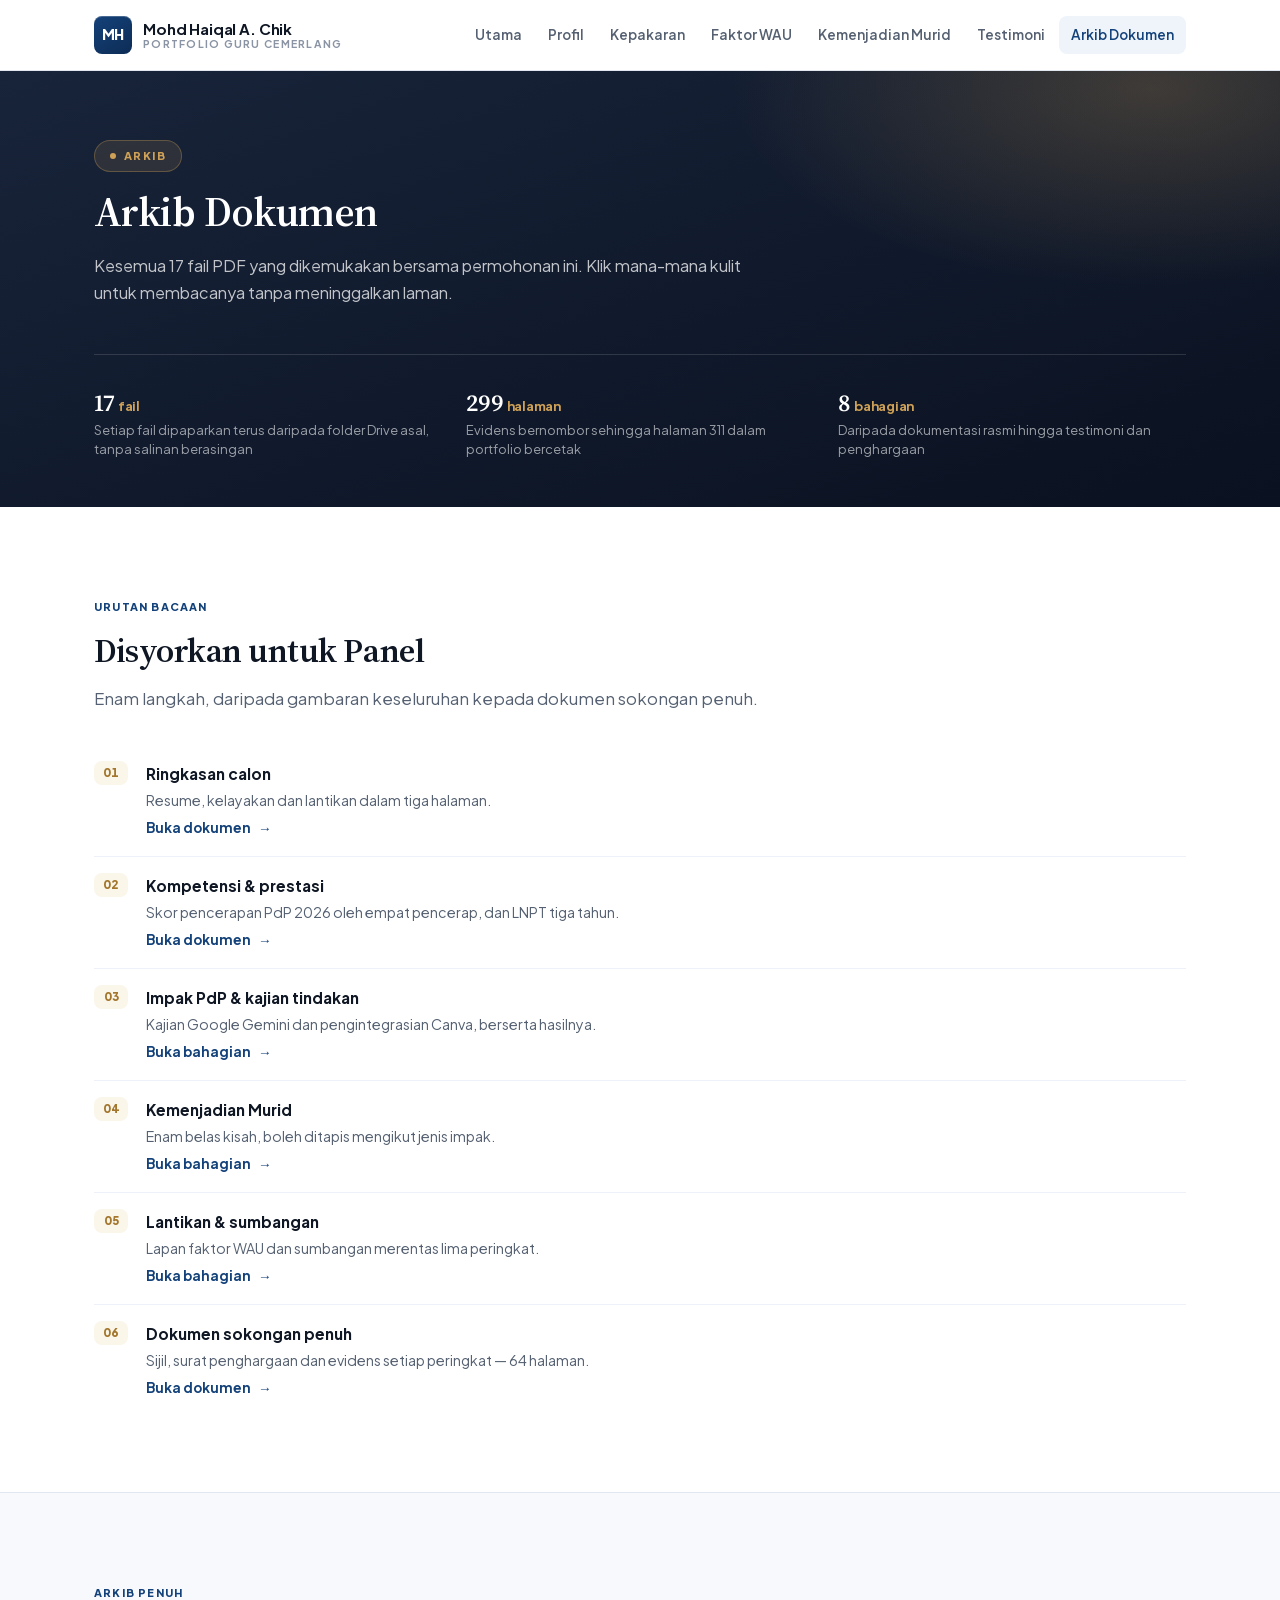
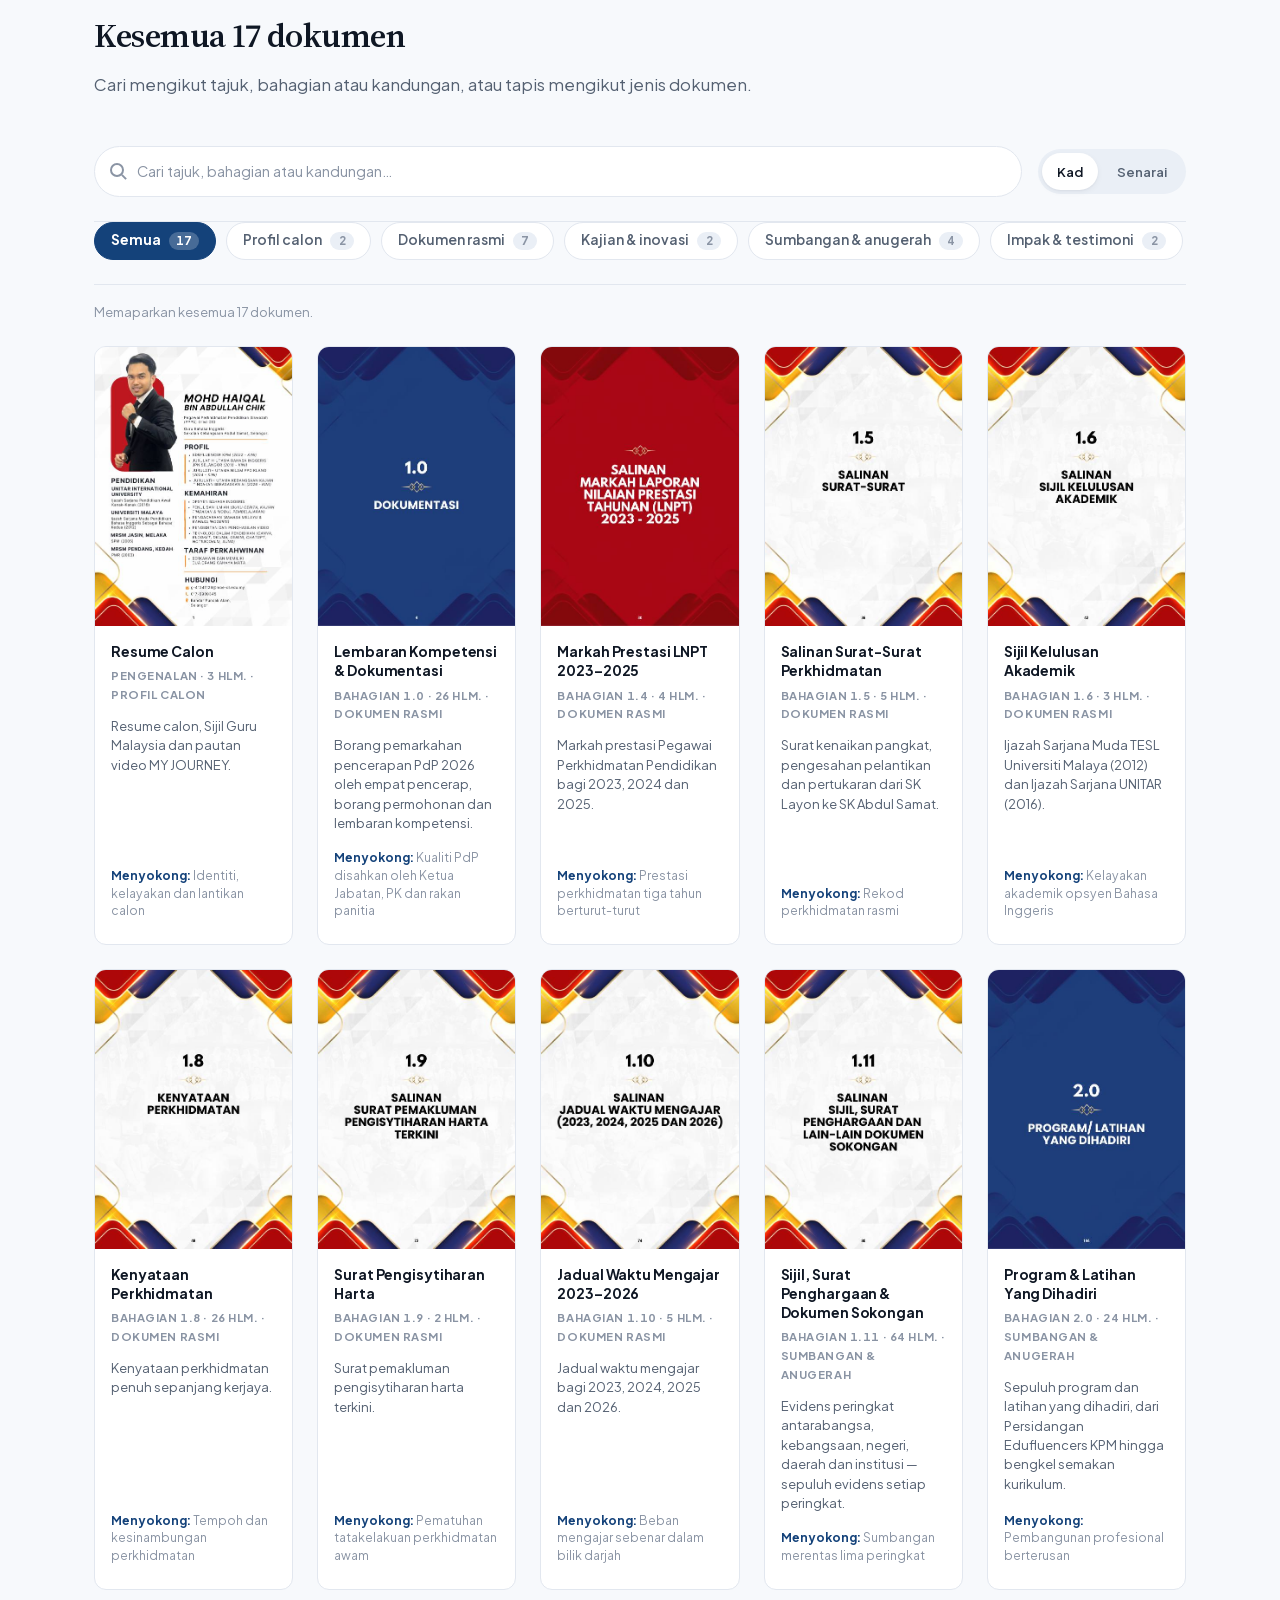
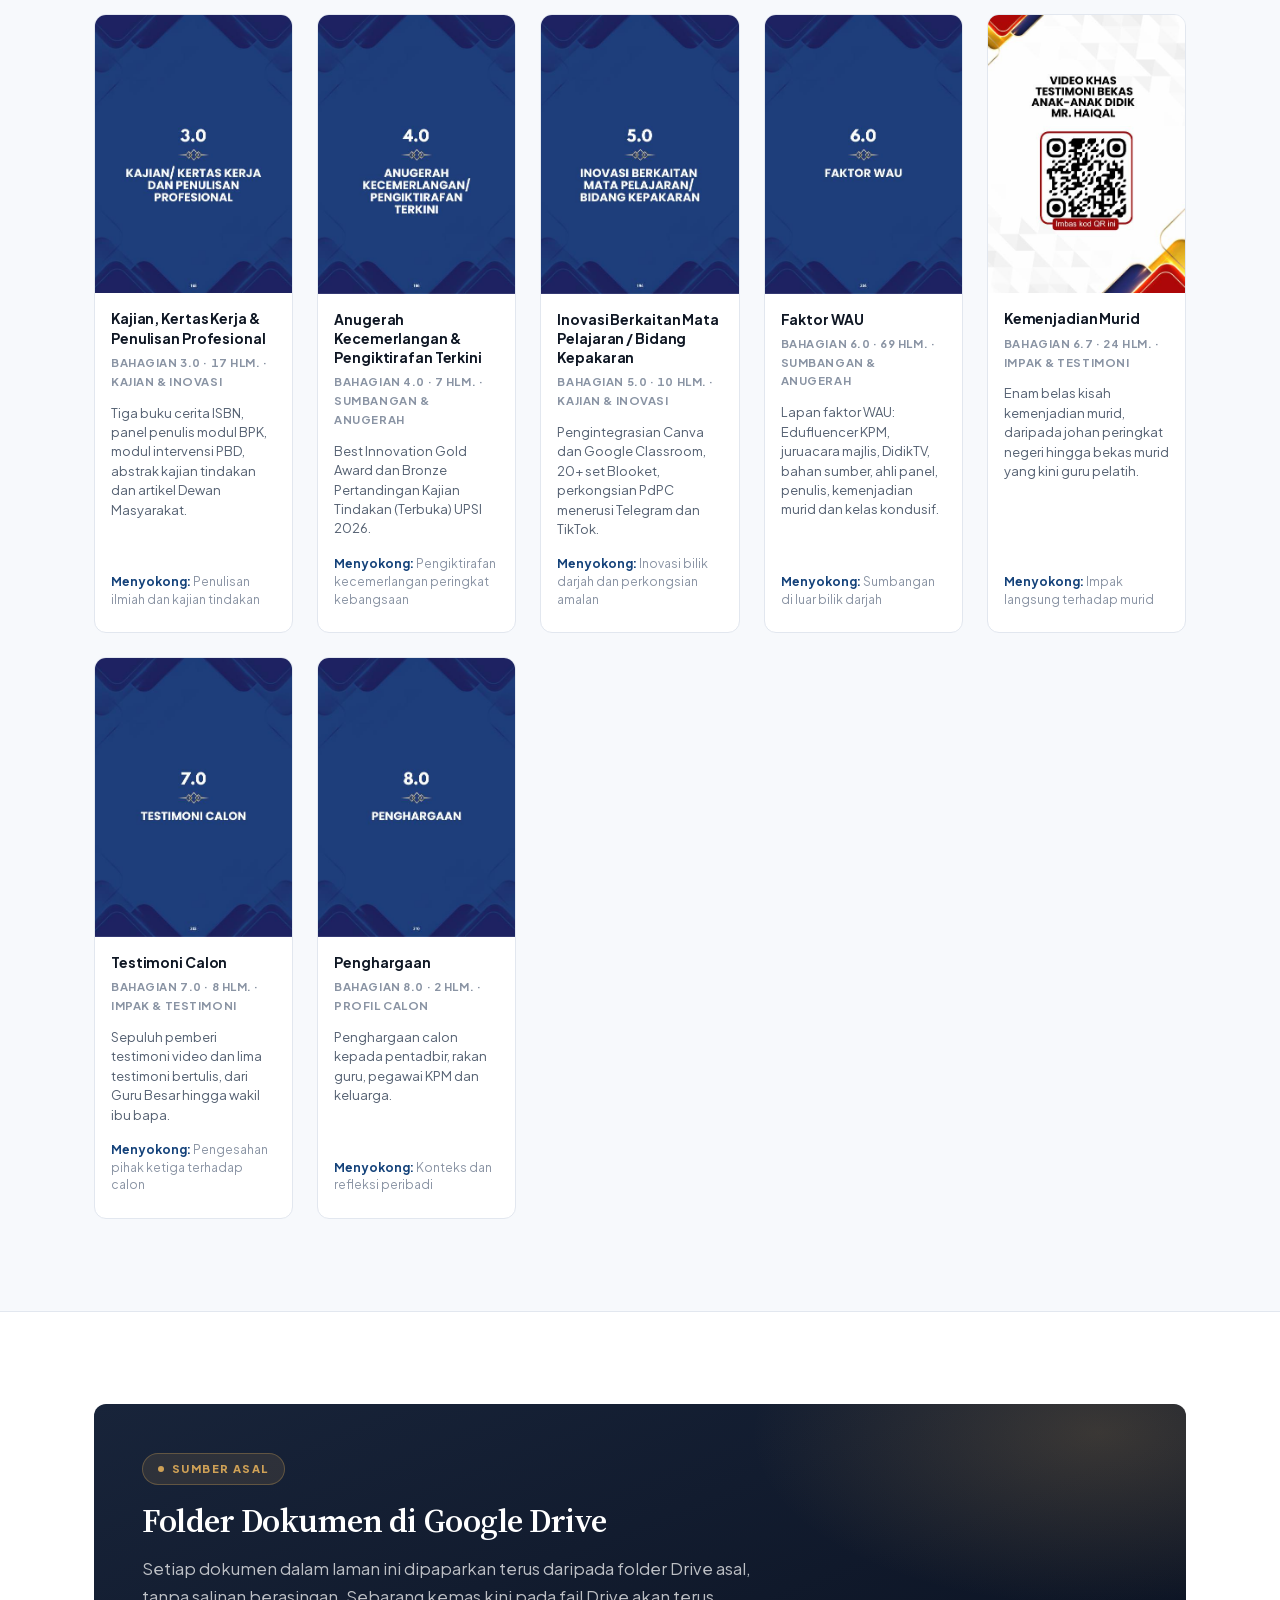
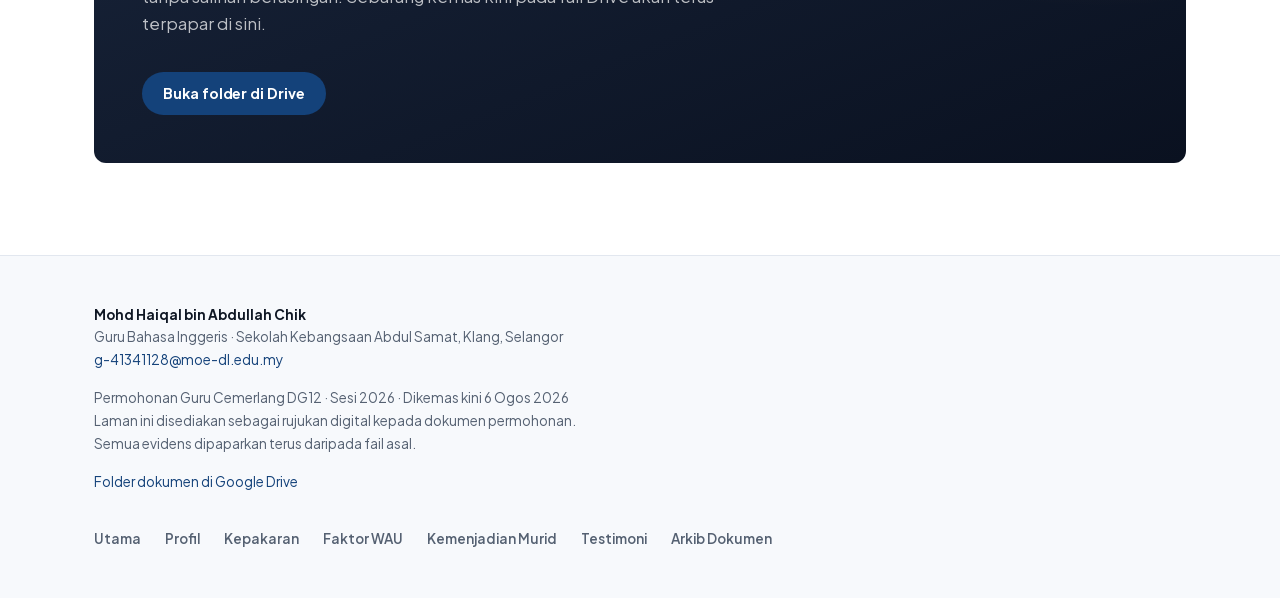
==== commit 03bbd58e: "Tambah galeri evidens bergambar dan seragamkan huruf besar/kecil Laman ini tiada satu pun gambar evi" ====
--- a/dokumen.html
+++ b/dokumen.html
@@ -27,7 +27,7 @@
 <link rel="preload" href="assets/fon/plus-jakarta-sans-normal.woff2" as="font" type="font/woff2" crossorigin>
 <link rel="preload" href="assets/fon/source-serif-4-normal.woff2" as="font" type="font/woff2" crossorigin>
 <link rel="stylesheet" href="assets/fon.css?v=a8a9a3f5">
-<link rel="stylesheet" href="assets/gaya.css?v=dd13aae5">
+<link rel="stylesheet" href="assets/gaya.css?v=61b4c49c">
 <link rel="icon" href="data:image/svg+xml,%3Csvg xmlns='http://www.w3.org/2000/svg' viewBox='0 0 32 32'%3E%3Crect width='32' height='32' rx='7' fill='%2314427a'/%3E%3Ctext x='16' y='22' font-family='system-ui,sans-serif' font-size='14' font-weight='800' fill='white' text-anchor='middle'%3EMH%3C/text%3E%3C/svg%3E">
 </head>
 <body>
@@ -62,7 +62,7 @@
 <section class="laman-kepala">
   <div class="balut">
     <span class="lencana">Arkib</span>
-    <h1>Arkib dokumen</h1>
+    <h1>Arkib Dokumen</h1>
     <p class="pengenalan">Kesemua 17 fail PDF yang dikemukakan bersama permohonan ini. Klik mana-mana kulit untuk membacanya tanpa meninggalkan laman.</p>
     <div class="kepala-sorotan">
       <div>
@@ -85,14 +85,14 @@
   <div class="balut">
     <div class="sek-kepala">
         <span class="label label-aksen">Urutan bacaan</span>
-        <h2>Disyorkan untuk panel</h2>
+        <h2>Disyorkan untuk Panel</h2>
         <p class="pengenalan">Enam langkah, daripada gambaran keseluruhan kepada dokumen sokongan penuh.</p>
       </div>
     <ol class="senarai-nombor mb-7">
       <li><strong>Ringkasan calon</strong><span>Resume, kelayakan dan lantikan dalam tiga halaman.</span><span class="mt-2"><button type="button" class="kad-pautan" data-dok="1VIUTVQUc0FPMR6kgEpsANfiZVNhFDD5u" data-dok-tajuk="Resume Calon" data-dok-sub="Pengenalan · 3 halaman">Buka dokumen</button></span></li>
       <li><strong>Kompetensi & prestasi</strong><span>Skor pencerapan PdP 2026 oleh empat pencerap, dan LNPT tiga tahun.</span><span class="mt-2"><button type="button" class="kad-pautan" data-dok="1hleS1TNpv1ZFaRXJtyZ5c93-faAKEJJr" data-dok-tajuk="Lembaran Kompetensi &amp; Dokumentasi" data-dok-sub="Bahagian 1.0 · 26 halaman">Buka dokumen</button></span></li>
       <li><strong>Impak PdP & kajian tindakan</strong><span>Kajian Google Gemini dan pengintegrasian Canva, berserta hasilnya.</span><span class="mt-2"><a class="kad-pautan" href="kepakaran.html#kajian">Buka bahagian</a></span></li>
-      <li><strong>Kemenjadian murid</strong><span>Enam belas kisah, boleh ditapis mengikut jenis impak.</span><span class="mt-2"><a class="kad-pautan" href="kemenjadian.html">Buka bahagian</a></span></li>
+      <li><strong>Kemenjadian Murid</strong><span>Enam belas kisah, boleh ditapis mengikut jenis impak.</span><span class="mt-2"><a class="kad-pautan" href="kemenjadian.html">Buka bahagian</a></span></li>
       <li><strong>Lantikan & sumbangan</strong><span>Lapan faktor WAU dan sumbangan merentas lima peringkat.</span><span class="mt-2"><a class="kad-pautan" href="wau.html">Buka bahagian</a></span></li>
       <li><strong>Dokumen sokongan penuh</strong><span>Sijil, surat penghargaan dan evidens setiap peringkat — 64 halaman.</span><span class="mt-2"><button type="button" class="kad-pautan" data-dok="1XIg-BYdbL8IALvrHpEiKhe49Xv0WIgtV" data-dok-tajuk="Sijil, Surat Penghargaan &amp; Dokumen Sokongan" data-dok-sub="Bahagian 1.11 · 64 halaman">Buka dokumen</button></span></li>
     </ol>
@@ -290,7 +290,7 @@
   <div class="balut">
     <div class="hubungi">
       <span class="lencana">Sumber asal</span>
-      <h2>Folder dokumen di Google Drive</h2>
+      <h2>Folder Dokumen di Google Drive</h2>
       <p>Setiap dokumen dalam laman ini dipaparkan terus daripada folder Drive asal, tanpa salinan berasingan. Sebarang kemas kini pada fail Drive akan terus terpapar di sini.</p>
       <div class="btn-baris">
         <a class="btn btn-utama" href="https://drive.google.com/drive/folders/1nGl9KcVwGUeID0KKAerAKqCRIoXrXb9N" target="_blank" rel="noopener">Buka folder di Drive</a>
@@ -334,6 +334,19 @@
   </div>
 </div>
 
-<script src="assets/laman.js?v=12b130d9"></script>
+<div class="lightbox" id="pemapar-imej" role="dialog" aria-modal="true" aria-label="Pemapar imej evidens">
+  <div class="lb-atas">
+    <span class="lb-kira" data-lb-kira></span>
+    <span class="lb-tajuk" data-lb-tajuk></span>
+    <button type="button" class="lb-btn lb-tutup" data-lb-tutup>Tutup</button>
+  </div>
+  <div class="lb-badan"><img data-lb-imej src="" alt=""></div>
+  <div class="lb-bawah">
+    <button type="button" class="lb-btn" data-lb-undur>&larr; Sebelum</button>
+    <button type="button" class="lb-btn" data-lb-maju>Seterusnya &rarr;</button>
+  </div>
+</div>
+
+<script src="assets/laman.js?v=325a32d6"></script>
 </body>
 </html>
--- a/assets/gaya.css
+++ b/assets/gaya.css
@@ -217,7 +217,7 @@
   padding: 8px 12px; border-radius: var(--lengkung-s);
   transition: color var(--tt), background var(--tt); white-space: nowrap;
 }
-.nav a:hover { background: var(--kertas-3); color: var(--arang); text-decoration: none; }
+.nav a:hover { background: var(--biru-lembut); color: var(--biru); text-decoration: none; }
 .nav a[aria-current="page"] { color: var(--biru); background: var(--biru-lembut); }
 
 .butang-menu {
@@ -266,7 +266,12 @@
 .btn-hantu { background: rgba(255, 255, 255, .07); color: #fff; border-color: rgba(255, 255, 255, .28); }
 .btn-hantu:hover { background: rgba(255, 255, 255, .14); transform: translateY(-1px); }
 .btn-garis { background: #fff; color: var(--arang); border-color: var(--garis); }
-.btn-garis:hover { border-color: var(--kelabu-muda); transform: translateY(-1px); }
+.btn-garis:hover {
+  border-color: var(--biru); background: var(--biru-lembut); color: var(--biru);
+  transform: translateY(-1px);
+}
+.btn-garis:active { background: #e3ecf8; transform: translateY(0); }
+.btn-utama:active, .btn-hantu:active { transform: translateY(0); }
 .btn-kecil { padding: 9px 16px; font-size: .81rem; }
 
 .btn-baris { display: flex; flex-wrap: wrap; gap: 10px; }
@@ -489,9 +494,32 @@
 }
 .kad-emas > .label { color: var(--emas); font-weight: 800; }
 
-.kad:hover { box-shadow: var(--bayang-2); border-color: #dcd6cd; transform: translateY(-2px); }
-.kad-emas:hover { border-color: rgba(163, 118, 44, .5); }
-a.kad, a.kad:hover { text-decoration: none; color: inherit; }
+a.kad { text-decoration: none; color: inherit; }
+a.kad:hover { text-decoration: none; }
+
+/* Hover hanya pada peranti yang benar-benar ada penuding — pada skrin
+   sentuh, gaya hover melekat selepas ketikan. Lihat :active di bawah. */
+@media (hover: hover) {
+  /* Kad statik: angkat halus tanpa warna. Ia tidak boleh diklik, jadi
+     ia tidak sepatutnya kelihatan begitu. */
+  .kad:hover { box-shadow: var(--bayang-2); border-color: #ccd5e2; transform: translateY(-2px); }
+  .kad-emas:hover { border-color: rgba(163, 118, 44, .55); }
+
+  /* Kad yang boleh diklik: warna biru jelas. */
+  a.kad:hover {
+    border-color: var(--biru); background: var(--biru-lembut); box-shadow: var(--bayang-2);
+  }
+  a.kad:hover h3 { color: var(--biru); }
+  a.kad:hover .kad-pautan { text-decoration: underline; text-underline-offset: 3px; }
+
+  /* Kad anugerah kekal emas apabila dihover, bukan bertukar biru. */
+  a.kad-emas:hover { border-color: var(--emas); background: var(--emas-lembut); }
+  a.kad-emas:hover h3 { color: var(--emas); }
+}
+
+/* Maklum balas ketikan pada skrin sentuh, menggantikan hover */
+a.kad:active { background: var(--biru-lembut); border-color: var(--biru); }
+a.kad-emas:active { background: var(--emas-lembut); border-color: var(--emas); }
 
 .kad > .label { margin-bottom: var(--r2); }
 .kad > h3 { margin-bottom: var(--r2); }
@@ -530,7 +558,8 @@
   padding: 9px 16px; line-height: 1.2;
   transition: color var(--tt), background var(--tt), border-color var(--tt);
 }
-.tapis-btn:hover { color: var(--arang); border-color: var(--kelabu-muda); }
+.tapis-btn:hover { color: var(--biru); border-color: var(--biru); background: var(--biru-lembut); }
+.tapis-btn[aria-pressed="true"]:hover { color: #fff; background: var(--biru-tua); border-color: var(--biru-tua); }
 
 .tapis-bil {
   font-size: .72rem; font-weight: 700; font-variant-numeric: tabular-nums;
@@ -677,7 +706,15 @@
   padding: var(--r4); cursor: pointer; font: inherit; color: inherit;
   transition: box-shadow var(--tt), border-color var(--tt), transform var(--tt);
 }
-.dok-baris:hover { box-shadow: var(--bayang-2); border-color: #ccd5e2; transform: translateY(-2px); }
+@media (hover: hover) {
+  .dok-baris:hover {
+    box-shadow: var(--bayang-2); transform: translateY(-2px);
+    border-color: var(--biru); background: var(--biru-lembut);
+  }
+  .dok-baris:hover .dok-tajuk { color: var(--biru); }
+  .dok-baris:hover .kad-pautan { text-decoration: underline; text-underline-offset: 3px; }
+}
+.dok-baris:active { border-color: var(--biru); background: var(--biru-lembut); }
 .dok-baris img {
   width: 96px; aspect-ratio: 1 / 1.414; object-fit: cover; object-position: top center;
   border-radius: var(--lengkung-s); border: 1px solid var(--garis);
@@ -701,7 +738,14 @@
   cursor: pointer; font: inherit; color: inherit;
   transition: box-shadow var(--tt), border-color var(--tt), transform var(--tt);
 }
-.dok:hover { box-shadow: var(--bayang-2); border-color: #dcd6cd; transform: translateY(-3px); }
+@media (hover: hover) {
+  .dok:hover {
+    box-shadow: var(--bayang-2); transform: translateY(-3px);
+    border-color: var(--biru); background: var(--biru-lembut);
+  }
+  .dok:hover .dok-tajuk { color: var(--biru); }
+}
+.dok:active { border-color: var(--biru); background: var(--biru-lembut); }
 .dok-kulit { display: block; aspect-ratio: 1 / 1.414; background: var(--kertas-3); overflow: hidden; position: relative; }
 .dok-kulit img { width: 100%; height: 100%; object-fit: cover; object-position: top center; }
 .dok-kulit::after {
@@ -773,7 +817,82 @@
 .dok-hlm { display: block; font-size: .71rem; color: var(--kelabu-muda); font-weight: 700; letter-spacing: .05em; text-transform: uppercase; }
 .dok-nota { display: block; margin-top: var(--r1); font-size: .81rem; color: var(--kelabu); line-height: 1.5; }
 
-/* ------------------------------------------------------------ VIDEO */
+/* ------------------------------------------------------------ GALERI EVIDENS */
+
+.galeri {
+  display: grid; grid-template-columns: repeat(auto-fill, minmax(184px, 1fr));
+  gap: var(--r3);
+}
+.galeri > * { min-width: 0; }
+
+.galeri-item {
+  display: block; padding: 0; border: 1px solid var(--garis); background: #fff;
+  border-radius: var(--lengkung-s); overflow: hidden; cursor: pointer;
+  font: inherit; color: inherit; text-align: left;
+  transition: box-shadow var(--tt), border-color var(--tt), transform var(--tt);
+}
+.galeri-imej { display: block; aspect-ratio: 1 / 1.35; overflow: hidden; background: var(--kertas-3); }
+.galeri-imej img { width: 100%; height: 100%; object-fit: cover; object-position: top center; display: block; }
+.galeri-kapsyen {
+  display: block; padding: 9px 11px 11px;
+  font-size: .74rem; line-height: 1.4; color: var(--kelabu);
+}
+.galeri-kapsyen b { display: block; font-size: .68rem; font-weight: 800; letter-spacing: .06em; color: var(--kelabu-muda); text-transform: uppercase; margin-bottom: 2px; }
+
+@media (hover: hover) {
+  .galeri-item:hover { border-color: var(--biru); box-shadow: var(--bayang-2); transform: translateY(-2px); }
+  .galeri-item:hover .galeri-kapsyen { color: var(--biru); }
+}
+.galeri-item:active { border-color: var(--biru); }
+
+@media (max-width: 640px) {
+  .galeri { grid-template-columns: repeat(2, 1fr); gap: var(--r2); }
+}
+
+/* ---- Pemapar imej (lightbox) ---- */
+
+.lightbox {
+  position: fixed; inset: 0; z-index: 110; display: none;
+  background: rgba(8, 13, 22, .93);
+}
+.lightbox.buka { display: grid; grid-template-rows: auto 1fr auto; }
+
+.lb-atas {
+  display: flex; align-items: center; gap: var(--r3);
+  padding: var(--r3) var(--r4); color: rgba(255, 255, 255, .82);
+}
+.lb-kira { font-size: .82rem; font-weight: 700; font-variant-numeric: tabular-nums; letter-spacing: .04em; flex: none; }
+.lb-tajuk { font-size: .86rem; font-weight: 600; color: #fff; flex: 1; min-width: 0; }
+
+/* Flex, bukan grid: dengan grid baris-auto, max-height:100% pada imej tiada
+   ketinggian rujukan yang pasti, jadi imej tinggi menolak melepasi bar bawah.
+   Baris 1fr memberi .lb-badan ketinggian pasti; flex membolehkan peratusan
+   anak diselesaikan terhadapnya. */
+.lb-badan {
+  display: flex; align-items: center; justify-content: center;
+  padding: 0 var(--r4); min-height: 0; overflow: hidden;
+}
+.lb-badan img {
+  max-width: 100%; max-height: 100%; width: auto; height: auto;
+  object-fit: contain;
+  border-radius: var(--lengkung-s); box-shadow: 0 20px 60px rgba(0, 0, 0, .6);
+}
+
+.lb-bawah {
+  display: flex; align-items: center; justify-content: center; gap: var(--r3);
+  padding: var(--r3) var(--r4) var(--r4);
+}
+.lb-btn {
+  display: inline-flex; align-items: center; justify-content: center; gap: 8px;
+  min-width: 44px; min-height: 44px; padding: 10px 18px;
+  font: inherit; font-size: .86rem; font-weight: 700;
+  color: #fff; background: rgba(255, 255, 255, .1);
+  border: 1px solid rgba(255, 255, 255, .22); border-radius: 999px; cursor: pointer;
+  transition: background var(--tt), border-color var(--tt);
+}
+.lb-btn:hover { background: rgba(255, 255, 255, .2); }
+.lb-btn:disabled { opacity: .35; cursor: default; }
+.lb-tutup { margin-left: auto; flex: none; }
 
 .video {
   position: relative; display: block; width: 100%; padding: 0;
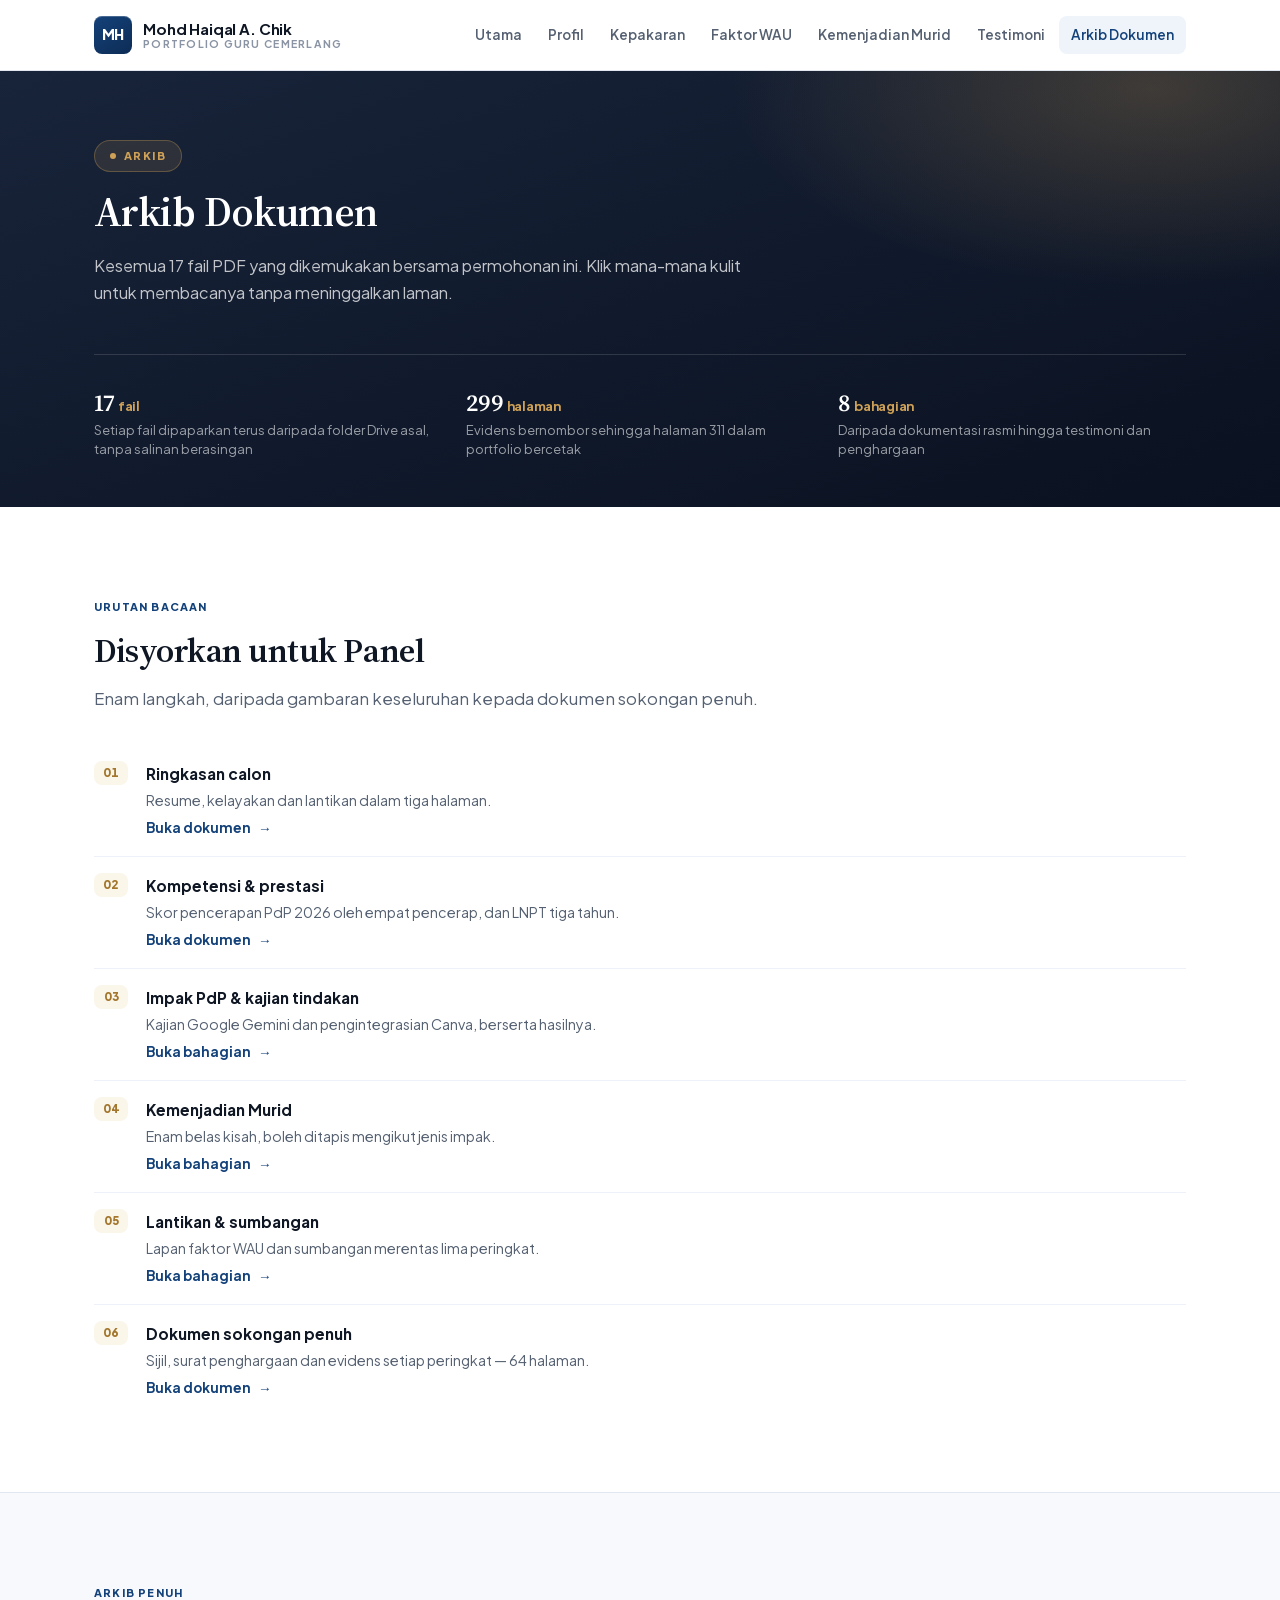
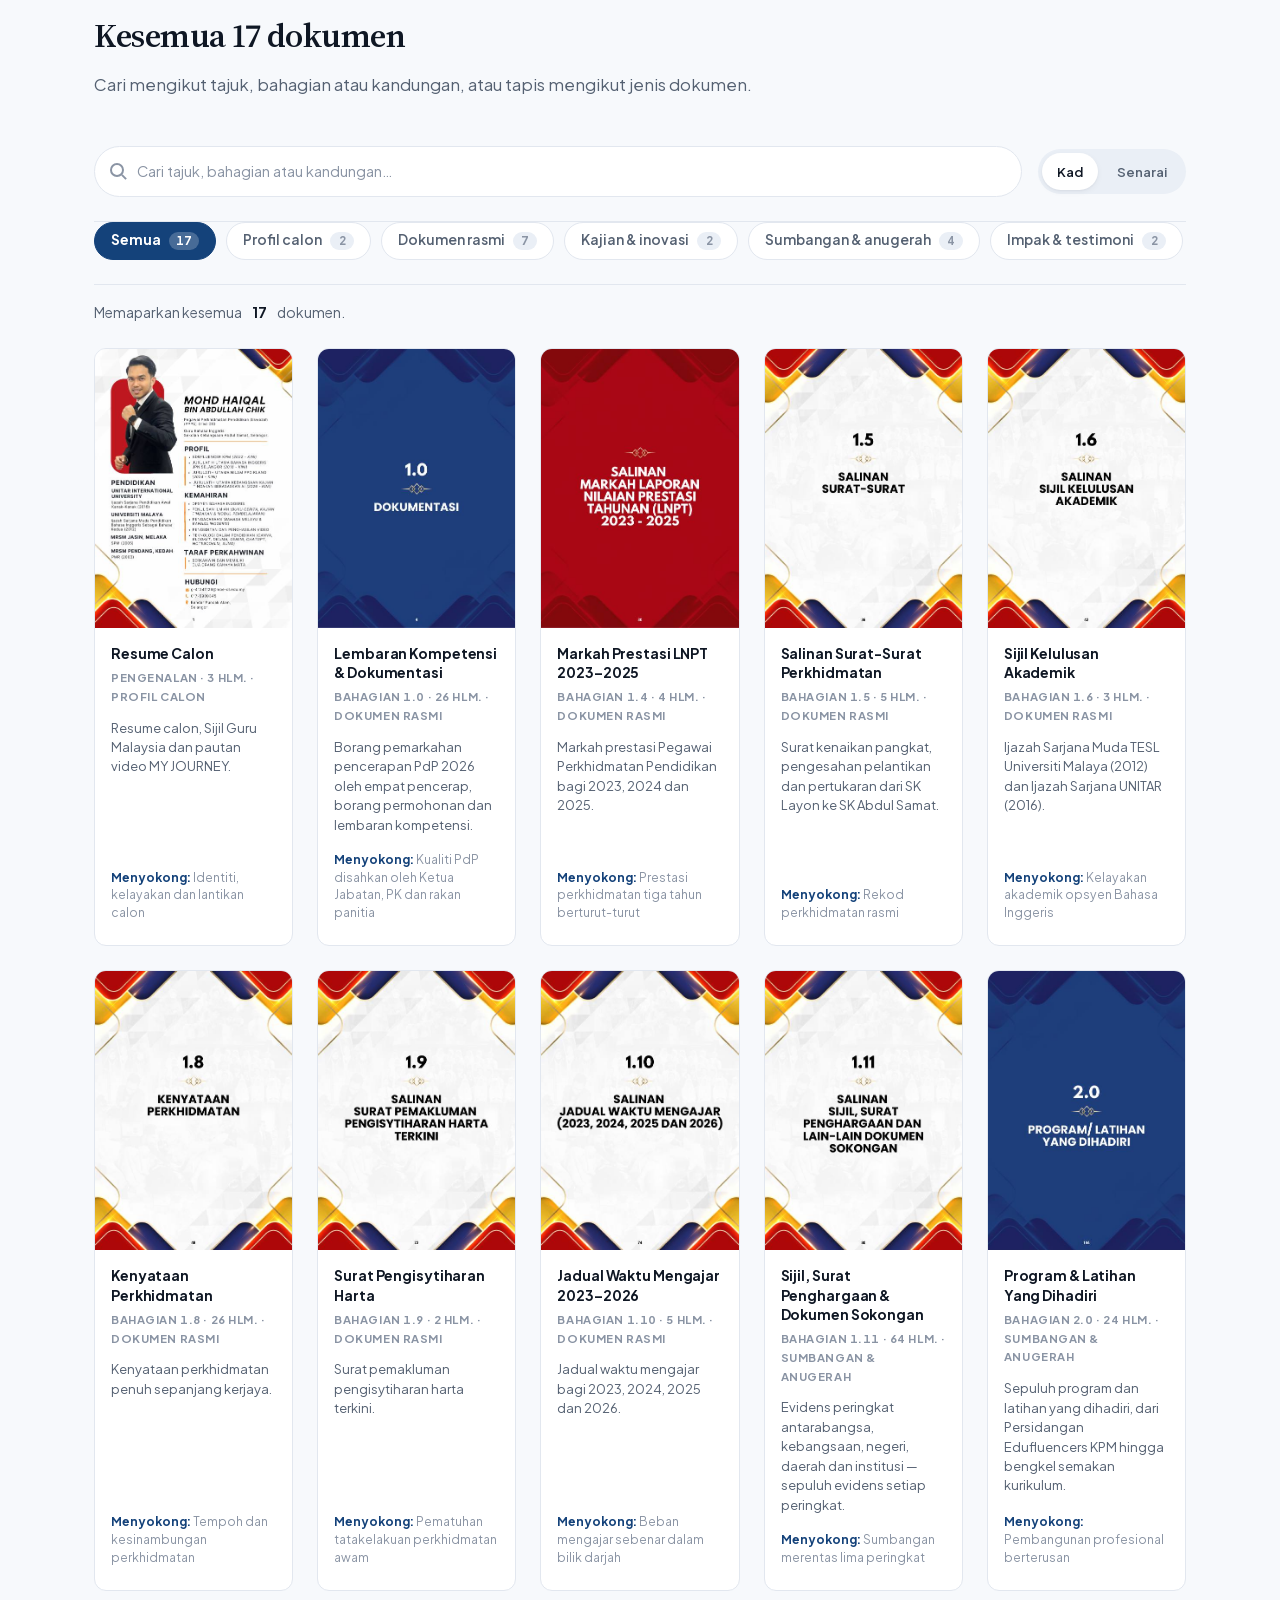
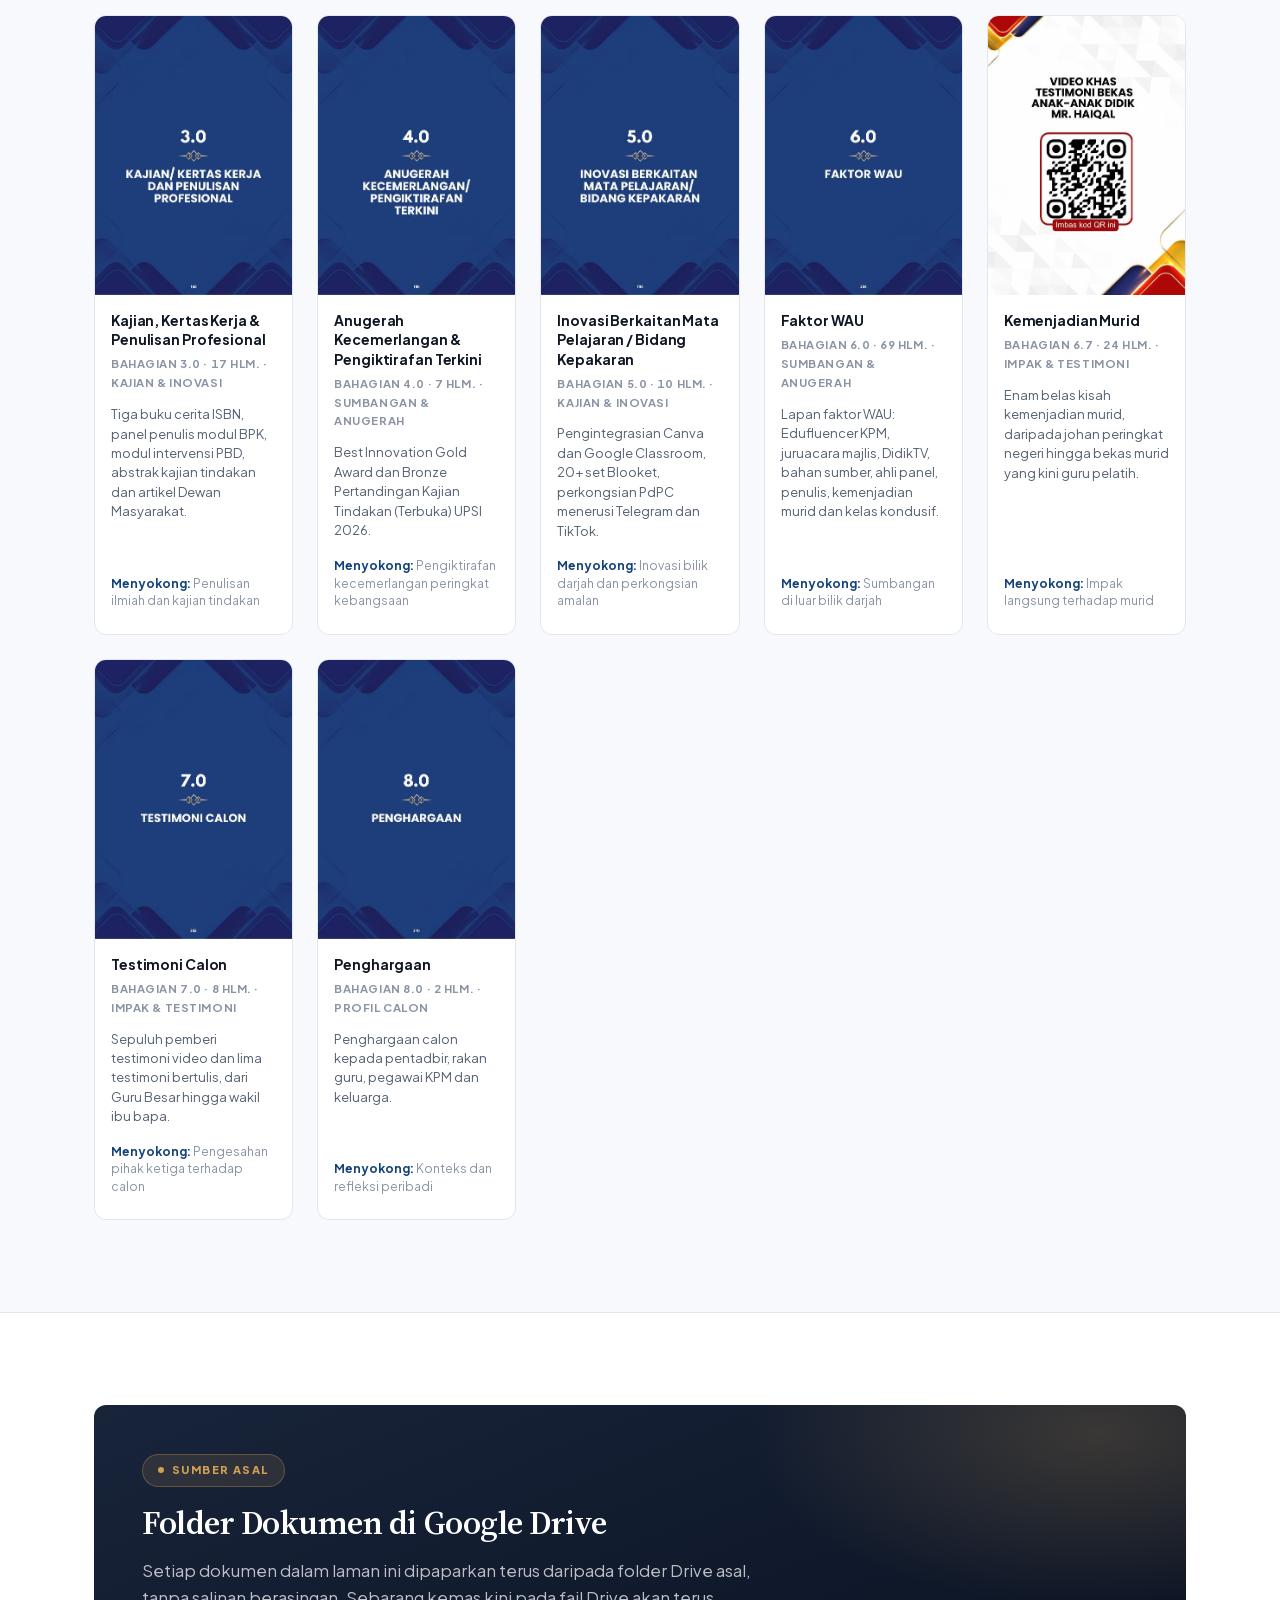
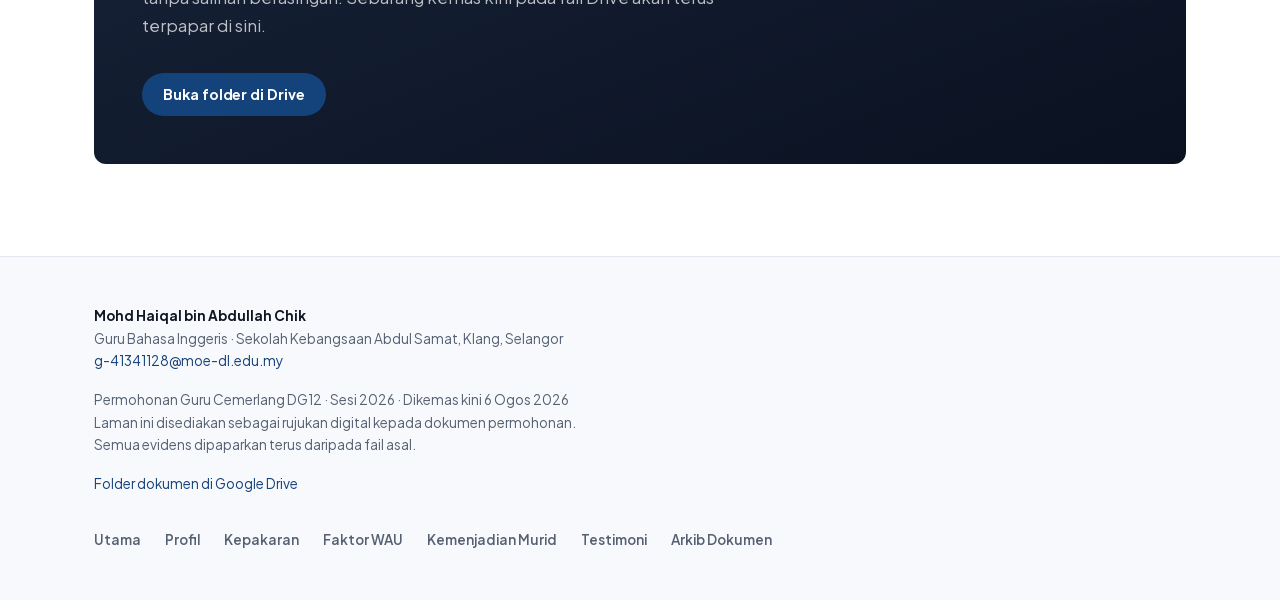
==== commit 10c9d72f: "Halaman utama berasaskan evidens bergambar; tapisan jadi jelas Jalur "Enam Evidens Paling Kuat" pada" ====
--- a/dokumen.html
+++ b/dokumen.html
@@ -27,7 +27,7 @@
 <link rel="preload" href="assets/fon/plus-jakarta-sans-normal.woff2" as="font" type="font/woff2" crossorigin>
 <link rel="preload" href="assets/fon/source-serif-4-normal.woff2" as="font" type="font/woff2" crossorigin>
 <link rel="stylesheet" href="assets/fon.css?v=a8a9a3f5">
-<link rel="stylesheet" href="assets/gaya.css?v=61b4c49c">
+<link rel="stylesheet" href="assets/gaya.css?v=614d1c1d">
 <link rel="icon" href="data:image/svg+xml,%3Csvg xmlns='http://www.w3.org/2000/svg' viewBox='0 0 32 32'%3E%3Crect width='32' height='32' rx='7' fill='%2314427a'/%3E%3Ctext x='16' y='22' font-family='system-ui,sans-serif' font-size='14' font-weight='800' fill='white' text-anchor='middle'%3EMH%3C/text%3E%3C/svg%3E">
 </head>
 <body>
@@ -347,6 +347,6 @@
   </div>
 </div>
 
-<script src="assets/laman.js?v=325a32d6"></script>
+<script src="assets/laman.js?v=a82d5775"></script>
 </body>
 </html>
--- a/assets/gaya.css
+++ b/assets/gaya.css
@@ -542,6 +542,19 @@
 
 .kad-padat { padding: var(--r3) var(--r4); }
 
+/* Kad dengan imej kepala — evidens sebenar, bukan teks sahaja */
+.kad-imej { padding: 0; overflow: hidden; }
+.kad-gambar {
+  display: block; aspect-ratio: 4 / 3; overflow: hidden;
+  background: var(--kertas-3); border-bottom: 1px solid var(--garis);
+}
+.kad-gambar img { width: 100%; height: 100%; object-fit: cover; object-position: top center; display: block; }
+.kad-imej > .label { margin: var(--r4) var(--r4) var(--r2); }
+.kad-imej > h3 { margin: 0 var(--r4) var(--r2); }
+.kad-imej > p, .kad-imej > ul { margin-inline: var(--r4); }
+.kad-imej > .kad-kaki { margin: auto var(--r4) var(--r4); padding-top: var(--r3); }
+
+
 /* ------------------------------------------------------------ PENAPIS */
 
 .tapis {
@@ -572,10 +585,25 @@
 }
 .tapis-btn[aria-pressed="true"] .tapis-bil { color: #fff; background: rgba(255, 255, 255, .22); }
 
+/* Baris status tapisan. Apabila tapisan aktif ia perlu jelas kelihatan —
+   teks kelabu kecil membuatkan tapisan terasa seolah-olah tidak berfungsi. */
 .tapis-kira {
-  margin: 0 0 var(--r4); font-size: .82rem; color: var(--kelabu-muda);
-}
+  display: flex; align-items: center; flex-wrap: wrap; gap: 10px;
+  margin: 0 0 var(--r4); font-size: .88rem; color: var(--kelabu);
+}
+.tapis-kira b { color: var(--arang); font-weight: 700; }
 .tapis-kira:empty { display: none; }
+.tapis-kira-aktif {
+  padding: 11px var(--r4); border-radius: 999px;
+  background: var(--biru-lembut); color: var(--arang-2);
+  border: 1px solid rgba(20, 66, 122, .16);
+}
+.tapis-set-semula {
+  font: inherit; font-size: .84rem; font-weight: 700; color: var(--biru);
+  background: none; border: 0; padding: 0; cursor: pointer;
+  text-decoration: underline; text-underline-offset: 3px;
+}
+.tapis-set-semula:hover { color: var(--biru-tua); }
 
 /* ------------------------------------------------------------ SENARAI */
 
@@ -848,6 +876,17 @@
 @media (max-width: 640px) {
   .galeri { grid-template-columns: repeat(2, 1fr); gap: var(--r2); }
 }
+
+
+/* Jalur sorotan di halaman Utama — tiga lajur, imej lebih besar daripada
+   galeri biasa. Kekhususan .galeri.galeri-sorotan diperlukan kerana
+   .galeri sendiri menetapkan grid-template-columns. */
+.galeri.galeri-sorotan { grid-template-columns: repeat(3, 1fr); gap: var(--r4); }
+.galeri-sorotan .galeri-imej { aspect-ratio: 1 / 1.2; }
+.galeri-sorotan .galeri-kapsyen { padding: var(--r3) var(--r4) var(--r4); font-size: .84rem; line-height: 1.45; }
+.galeri-sorotan .galeri-kapsyen b { font-size: .68rem; color: var(--emas); margin-bottom: 5px; }
+@media (max-width: 900px) { .galeri.galeri-sorotan { grid-template-columns: repeat(2, 1fr); } }
+@media (max-width: 560px) { .galeri.galeri-sorotan { grid-template-columns: 1fr; } }
 
 /* ---- Pemapar imej (lightbox) ---- */
 
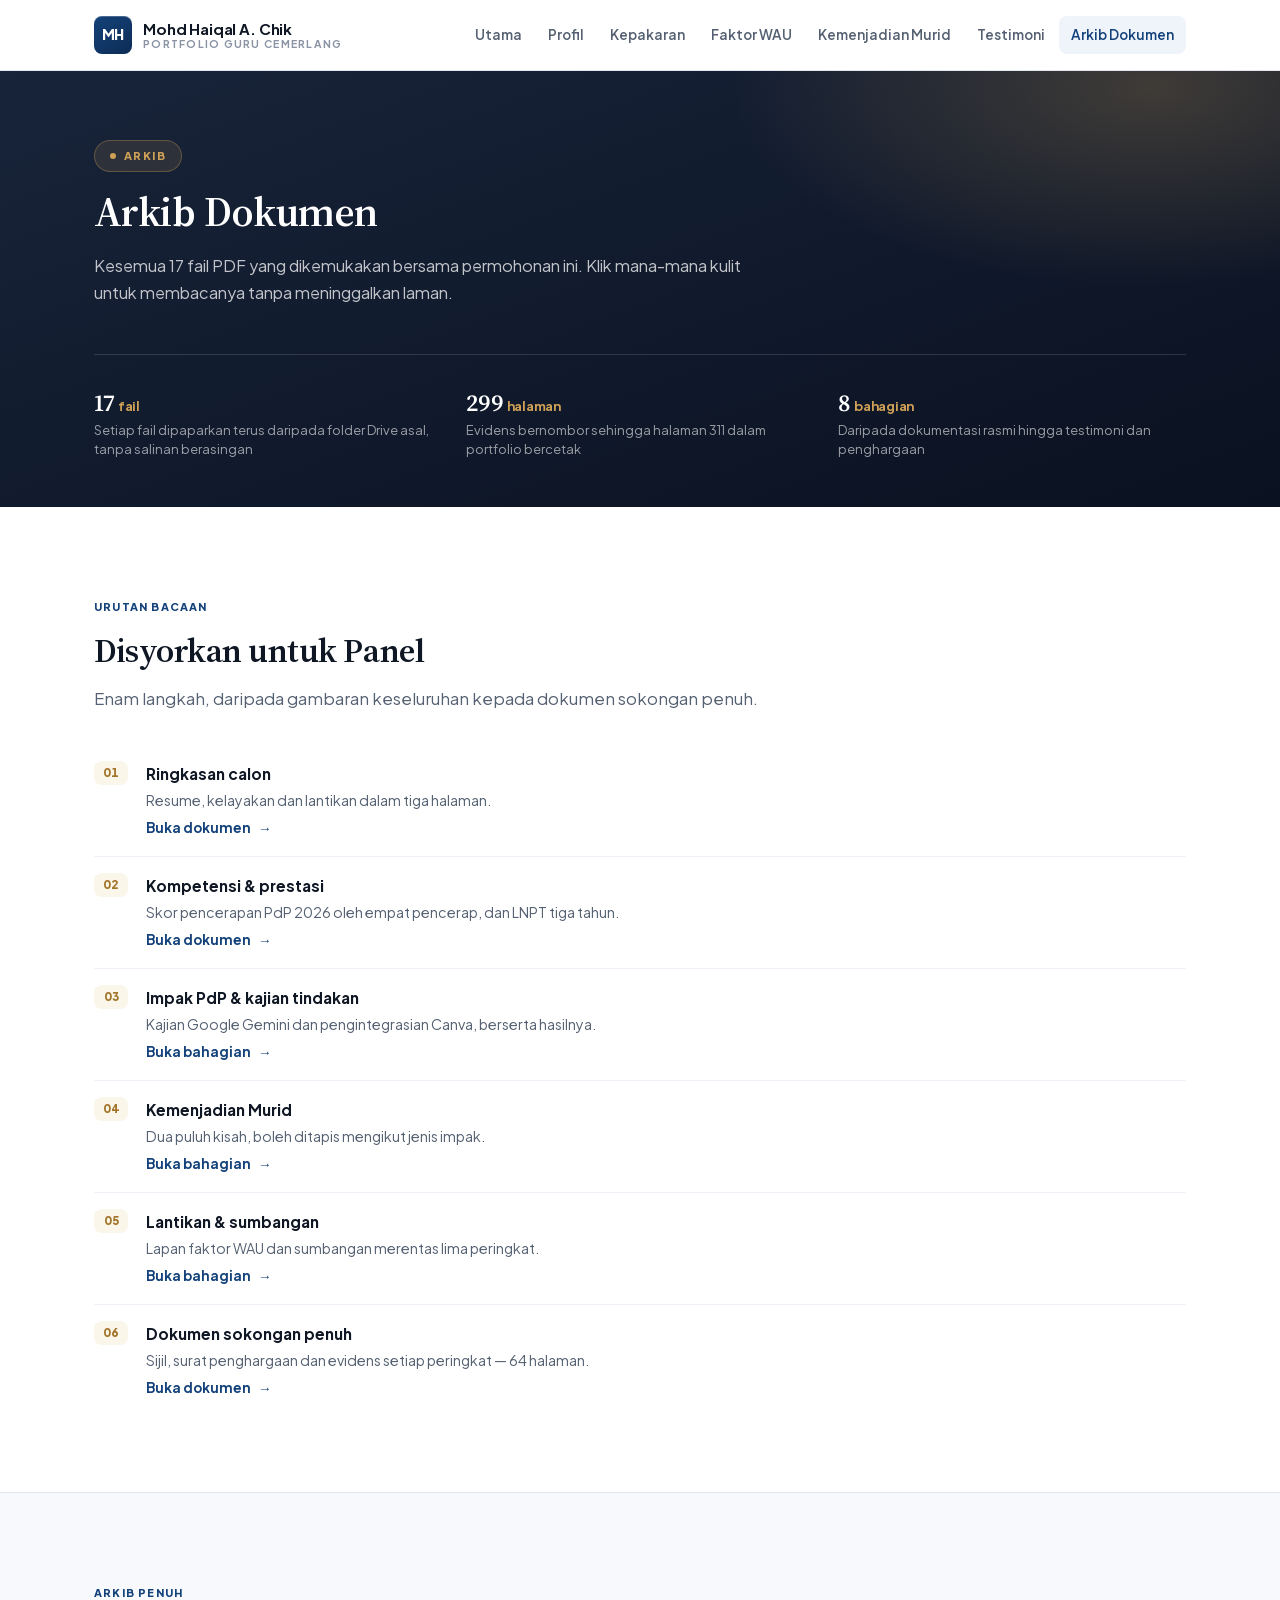
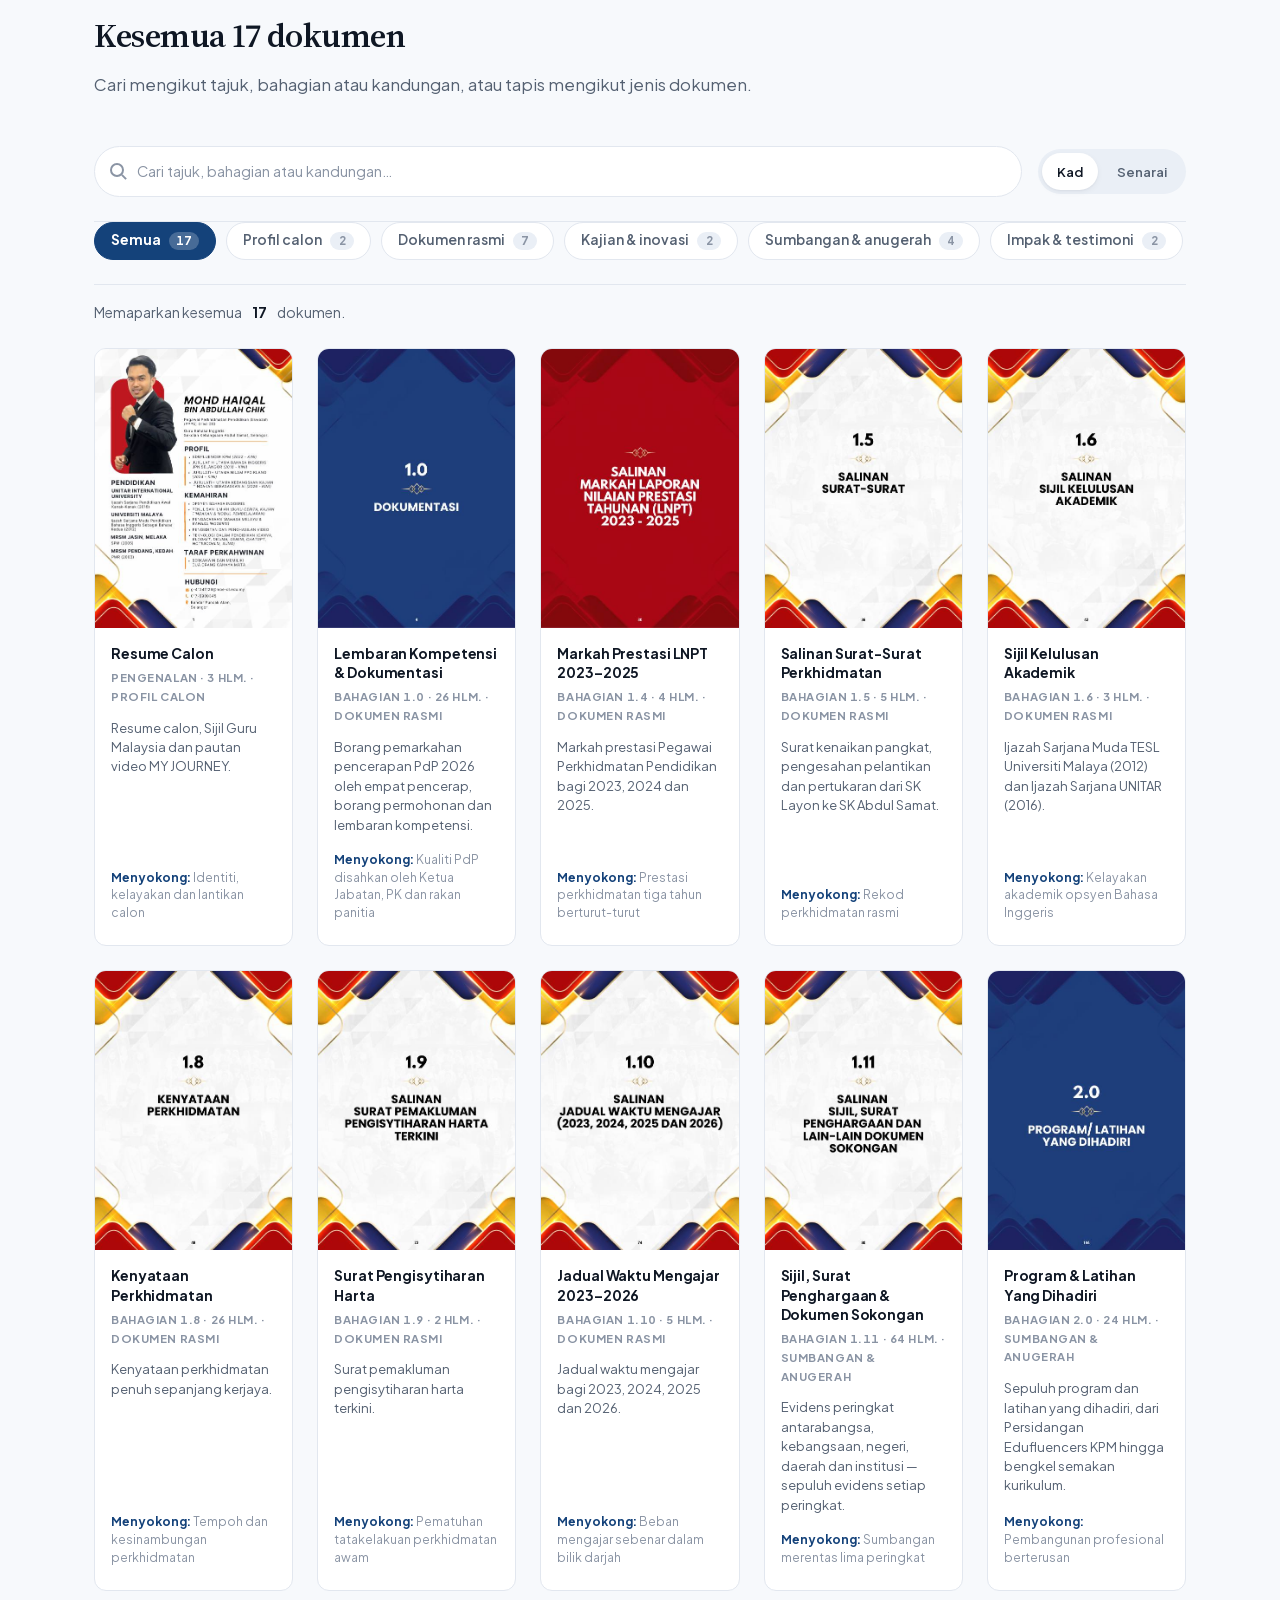
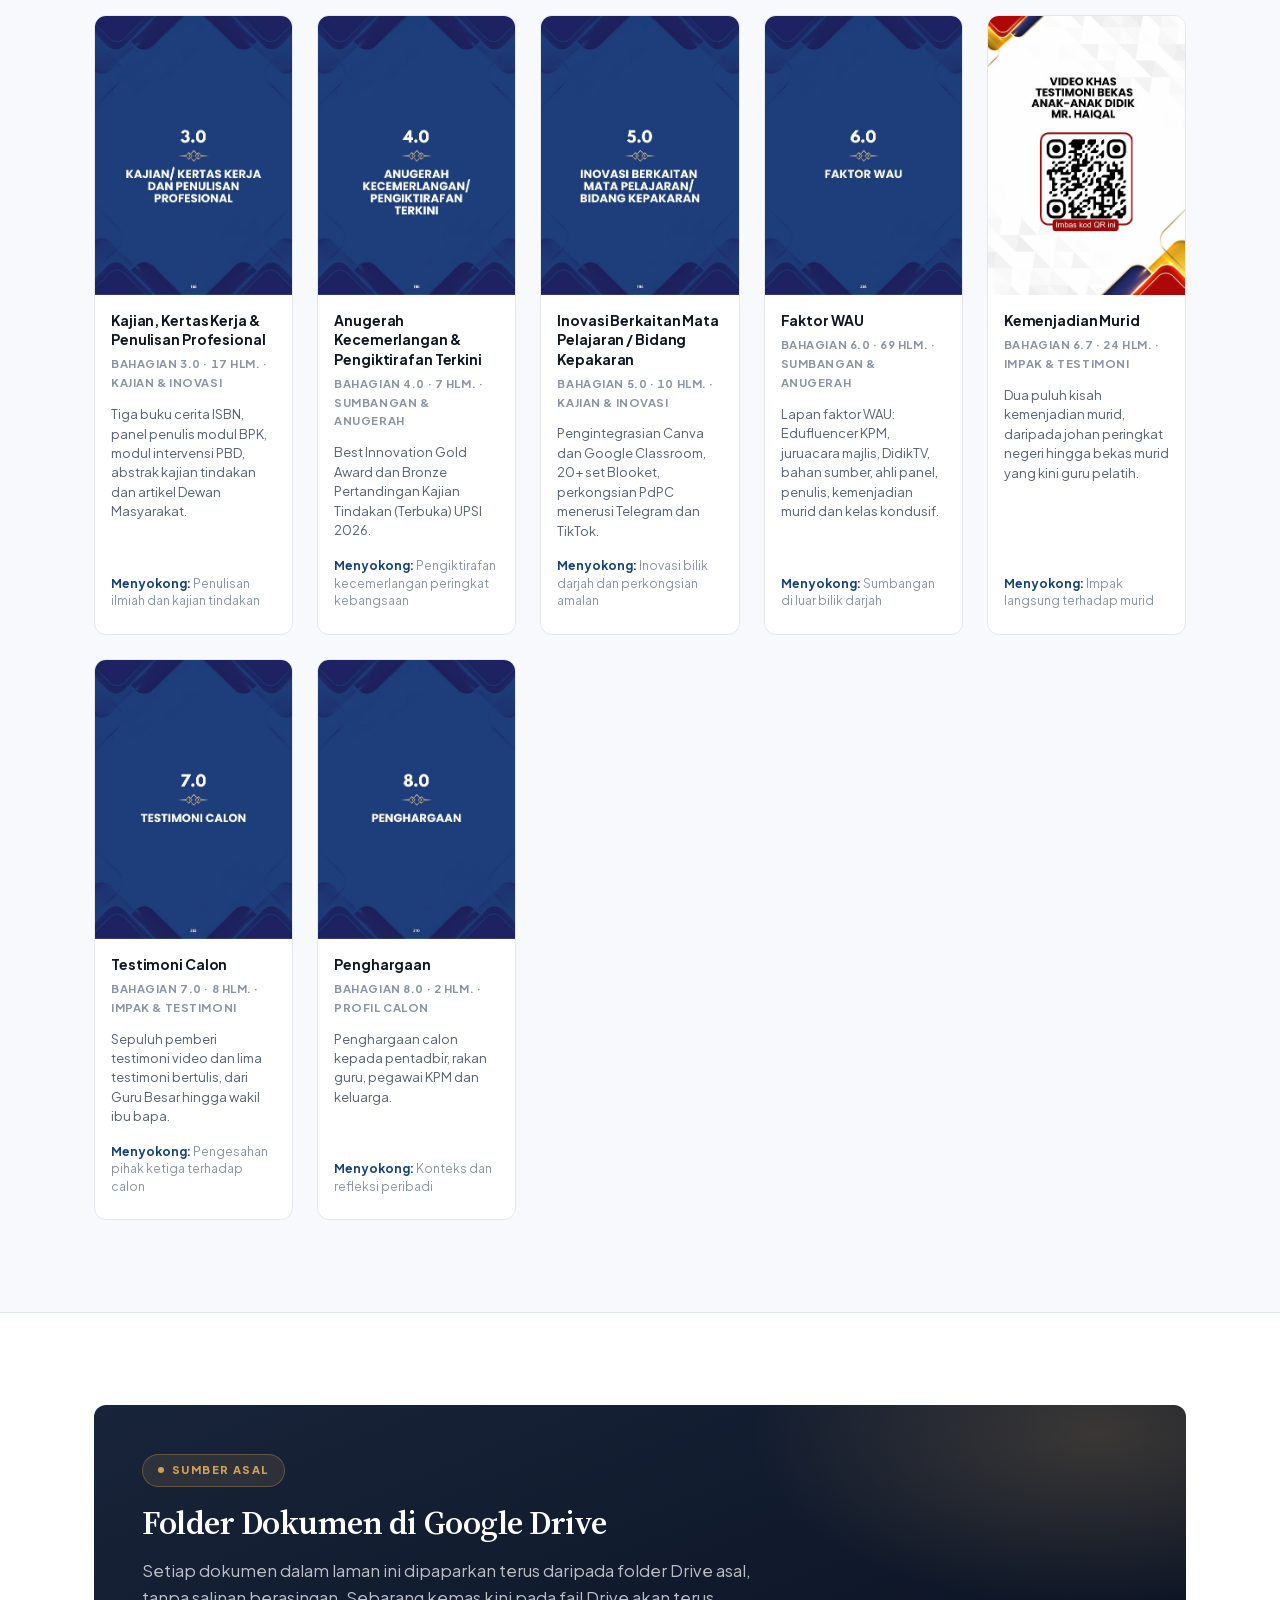
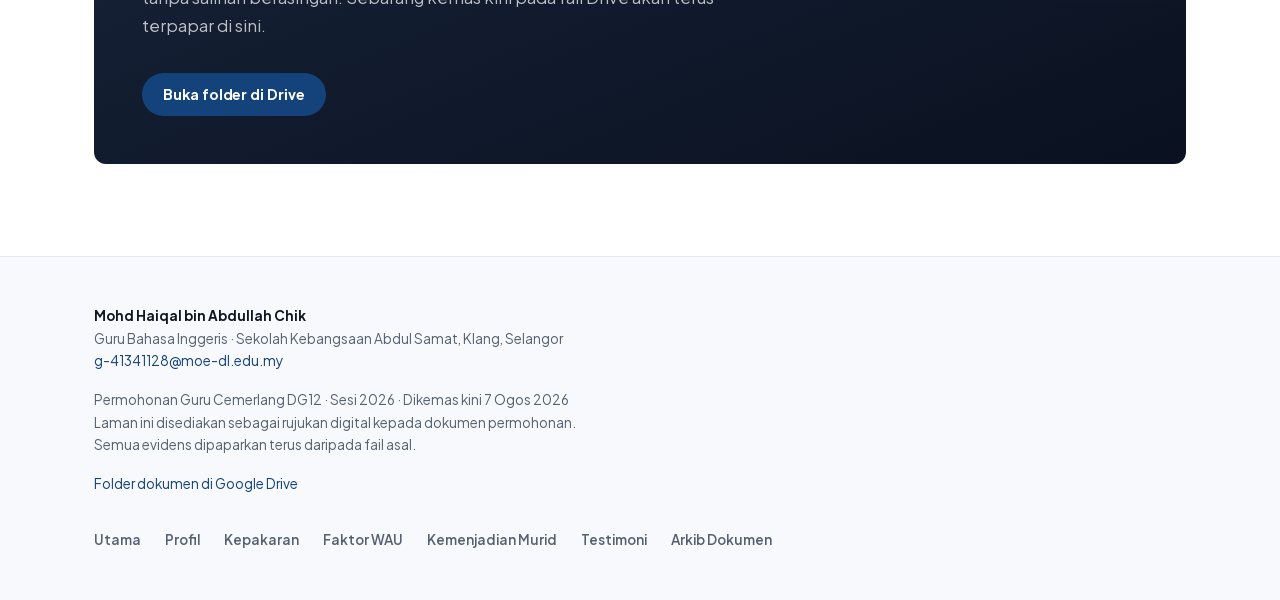
==== commit fb425f66: "Semakan 223 halaman: enam anugerah, empat kemenjadian, data pra/pasca Semakan visual kesemua halaman" ====
--- a/dokumen.html
+++ b/dokumen.html
@@ -27,7 +27,7 @@
 <link rel="preload" href="assets/fon/plus-jakarta-sans-normal.woff2" as="font" type="font/woff2" crossorigin>
 <link rel="preload" href="assets/fon/source-serif-4-normal.woff2" as="font" type="font/woff2" crossorigin>
 <link rel="stylesheet" href="assets/fon.css?v=a8a9a3f5">
-<link rel="stylesheet" href="assets/gaya.css?v=614d1c1d">
+<link rel="stylesheet" href="assets/gaya.css?v=5dba2a89">
 <link rel="icon" href="data:image/svg+xml,%3Csvg xmlns='http://www.w3.org/2000/svg' viewBox='0 0 32 32'%3E%3Crect width='32' height='32' rx='7' fill='%2314427a'/%3E%3Ctext x='16' y='22' font-family='system-ui,sans-serif' font-size='14' font-weight='800' fill='white' text-anchor='middle'%3EMH%3C/text%3E%3C/svg%3E">
 </head>
 <body>
@@ -92,7 +92,7 @@
       <li><strong>Ringkasan calon</strong><span>Resume, kelayakan dan lantikan dalam tiga halaman.</span><span class="mt-2"><button type="button" class="kad-pautan" data-dok="1VIUTVQUc0FPMR6kgEpsANfiZVNhFDD5u" data-dok-tajuk="Resume Calon" data-dok-sub="Pengenalan · 3 halaman">Buka dokumen</button></span></li>
       <li><strong>Kompetensi & prestasi</strong><span>Skor pencerapan PdP 2026 oleh empat pencerap, dan LNPT tiga tahun.</span><span class="mt-2"><button type="button" class="kad-pautan" data-dok="1hleS1TNpv1ZFaRXJtyZ5c93-faAKEJJr" data-dok-tajuk="Lembaran Kompetensi &amp; Dokumentasi" data-dok-sub="Bahagian 1.0 · 26 halaman">Buka dokumen</button></span></li>
       <li><strong>Impak PdP & kajian tindakan</strong><span>Kajian Google Gemini dan pengintegrasian Canva, berserta hasilnya.</span><span class="mt-2"><a class="kad-pautan" href="kepakaran.html#kajian">Buka bahagian</a></span></li>
-      <li><strong>Kemenjadian Murid</strong><span>Enam belas kisah, boleh ditapis mengikut jenis impak.</span><span class="mt-2"><a class="kad-pautan" href="kemenjadian.html">Buka bahagian</a></span></li>
+      <li><strong>Kemenjadian Murid</strong><span>Dua puluh kisah, boleh ditapis mengikut jenis impak.</span><span class="mt-2"><a class="kad-pautan" href="kemenjadian.html">Buka bahagian</a></span></li>
       <li><strong>Lantikan & sumbangan</strong><span>Lapan faktor WAU dan sumbangan merentas lima peringkat.</span><span class="mt-2"><a class="kad-pautan" href="wau.html">Buka bahagian</a></span></li>
       <li><strong>Dokumen sokongan penuh</strong><span>Sijil, surat penghargaan dan evidens setiap peringkat — 64 halaman.</span><span class="mt-2"><button type="button" class="kad-pautan" data-dok="1XIg-BYdbL8IALvrHpEiKhe49Xv0WIgtV" data-dok-tajuk="Sijil, Surat Penghargaan &amp; Dokumen Sokongan" data-dok-sub="Bahagian 1.11 · 64 halaman">Buka dokumen</button></span></li>
     </ol>
@@ -255,12 +255,12 @@
             <span class="dok-sokong"><b>Menyokong:</b> Sumbangan di luar bilik darjah</span>
           </span>
         </button>
-      <button type="button" class="dok" data-jenis="impak" data-cari="kemenjadian murid bahagian 6.7 impak &amp; testimoni enam belas kisah kemenjadian murid, daripada johan peringkat negeri hingga bekas murid yang kini guru pelatih. impak langsung terhadap murid johan emas poetry recitation english sketch scrabble tkrs show and tell choral speaking hip" data-dok="1WMDITOPLPj7R8qgqND2qaSwRdmGavXII" data-dok-tajuk="Kemenjadian Murid" data-dok-sub="Bahagian 6.7 · 24 halaman">
+      <button type="button" class="dok" data-jenis="impak" data-cari="kemenjadian murid bahagian 6.7 impak &amp; testimoni dua puluh kisah kemenjadian murid, daripada johan peringkat negeri hingga bekas murid yang kini guru pelatih. impak langsung terhadap murid johan emas poetry recitation english sketch scrabble tkrs show and tell choral speaking hip" data-dok="1WMDITOPLPj7R8qgqND2qaSwRdmGavXII" data-dok-tajuk="Kemenjadian Murid" data-dok-sub="Bahagian 6.7 · 24 halaman">
           <span class="dok-kulit"><img src="assets/kulit/kemenjadian.jpg" alt="Muka depan Kemenjadian Murid" loading="lazy" width="196" height="277"></span>
           <span class="dok-teks">
             <span class="dok-tajuk">Kemenjadian Murid</span>
             <span class="dok-hlm">Bahagian 6.7 · 24 hlm. · Impak &amp; testimoni</span>
-            <span class="dok-nota">Enam belas kisah kemenjadian murid, daripada johan peringkat negeri hingga bekas murid yang kini guru pelatih.</span>
+            <span class="dok-nota">Dua puluh kisah kemenjadian murid, daripada johan peringkat negeri hingga bekas murid yang kini guru pelatih.</span>
             <span class="dok-sokong"><b>Menyokong:</b> Impak langsung terhadap murid</span>
           </span>
         </button>
@@ -307,7 +307,7 @@
       <p><strong class="teks-arang">Mohd Haiqal bin Abdullah Chik</strong><br>
       Guru Bahasa Inggeris · Sekolah Kebangsaan Abdul Samat, Klang, Selangor<br>
       <a href="mailto:g-41341128@moe-dl.edu.my">g-41341128@moe-dl.edu.my</a></p>
-      <p class="nota-kaki">Permohonan Guru Cemerlang DG12 · Sesi 2026 · Dikemas kini 6 Ogos 2026<br>
+      <p class="nota-kaki">Permohonan Guru Cemerlang DG12 · Sesi 2026 · Dikemas kini 7 Ogos 2026<br>
       Laman ini disediakan sebagai rujukan digital kepada dokumen permohonan.<br>Semua evidens dipaparkan terus daripada fail asal.</p>
       <p class="mt-3"><a href="https://drive.google.com/drive/folders/1nGl9KcVwGUeID0KKAerAKqCRIoXrXb9N" target="_blank" rel="noopener">Folder dokumen di Google Drive</a></p>
     </div>
--- a/assets/gaya.css
+++ b/assets/gaya.css
@@ -688,6 +688,36 @@
   table.jad th { margin-bottom: 3px; }
 }
 
+/* Jadual anugerah — nota kecil di bawah nama, lencana peringkat berwarna */
+.jad-anugerah thead th {
+  background: var(--kertas-3); color: var(--kelabu); font-size: .7rem;
+  font-weight: 800; letter-spacing: .1em; text-transform: uppercase; width: auto;
+}
+.jad-anugerah td { vertical-align: top; font-weight: 500; }
+.jad-anugerah td strong { display: block; color: var(--arang); font-weight: 700; font-size: 1rem; }
+.jad-nota { display: block; margin-top: 5px; font-size: .84rem; color: var(--kelabu); line-height: 1.5; font-weight: 400; }
+.jad-anugerah td:nth-child(2), .jad-anugerah td:nth-child(3) { white-space: nowrap; }
+.jad-anugerah td:nth-child(3) { font-variant-numeric: tabular-nums; }
+
+.lencana-peringkat {
+  display: inline-block; font-size: .7rem; font-weight: 800;
+  letter-spacing: .07em; text-transform: uppercase;
+  padding: 4px 11px; border-radius: 999px; white-space: nowrap;
+}
+.lencana-antarabangsa { color: #6b4e12; background: var(--emas-lembut); border: 1px solid rgba(163,118,44,.35); }
+.lencana-kebangsaan  { color: var(--biru); background: var(--biru-lembut); border: 1px solid rgba(20,66,122,.22); }
+.lencana-negeri      { color: var(--kelabu); background: var(--kertas-3); border: 1px solid var(--garis); }
+
+@media (max-width: 620px) {
+  .jad-anugerah, .jad-anugerah tbody, .jad-anugerah tr, .jad-anugerah td { display: block; width: auto; }
+  .jad-anugerah thead { display: none; }
+  .jad-anugerah tr { padding: var(--r3) var(--r4); border-bottom: 1px solid var(--garis-halus); }
+  .jad-anugerah tr:last-child { border-bottom: 0; }
+  .jad-anugerah td { padding: 0; border: 0; }
+  .jad-anugerah td:nth-child(2) { margin-top: var(--r2); display: inline-block; }
+  .jad-anugerah td:nth-child(3) { display: inline-block; margin-left: var(--r2); color: var(--kelabu-muda); font-size: .84rem; }
+}
+
 /* ------------------------------------------------------------ PETIKAN */
 
 .petikan {
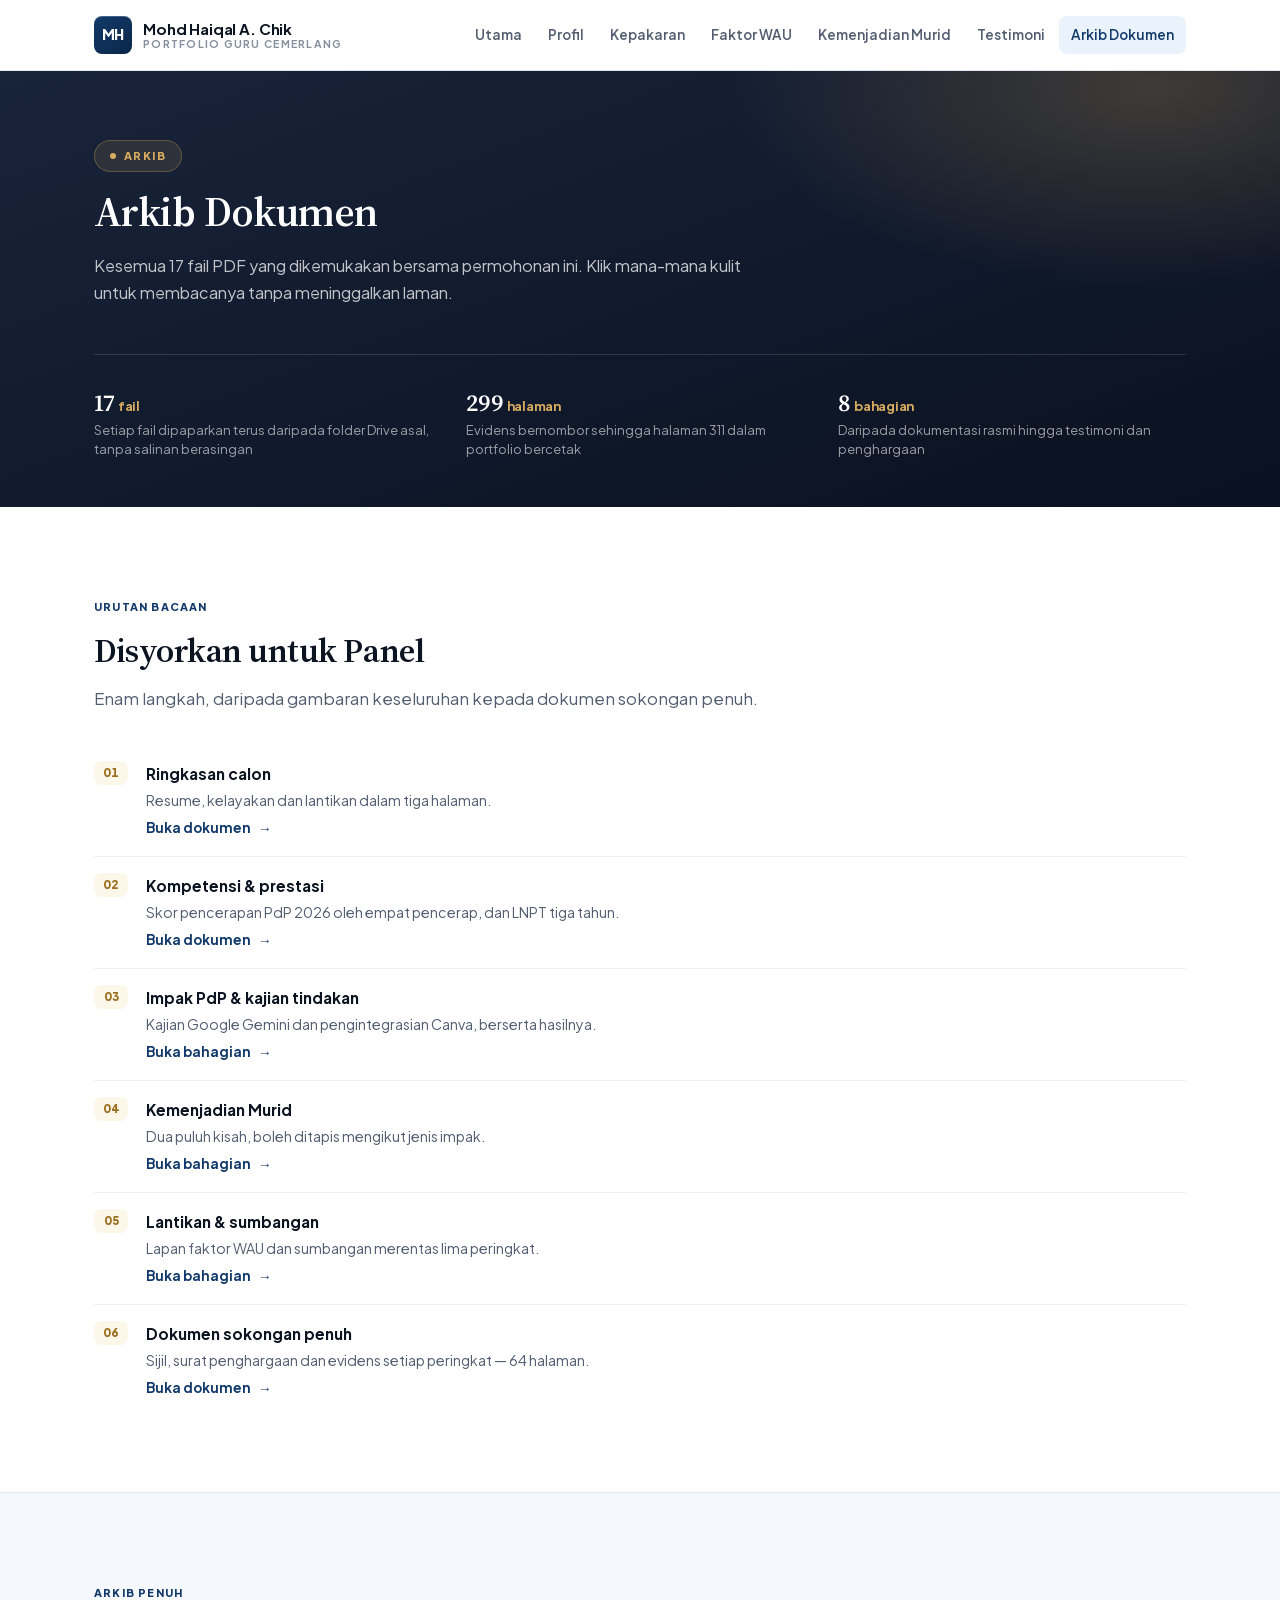
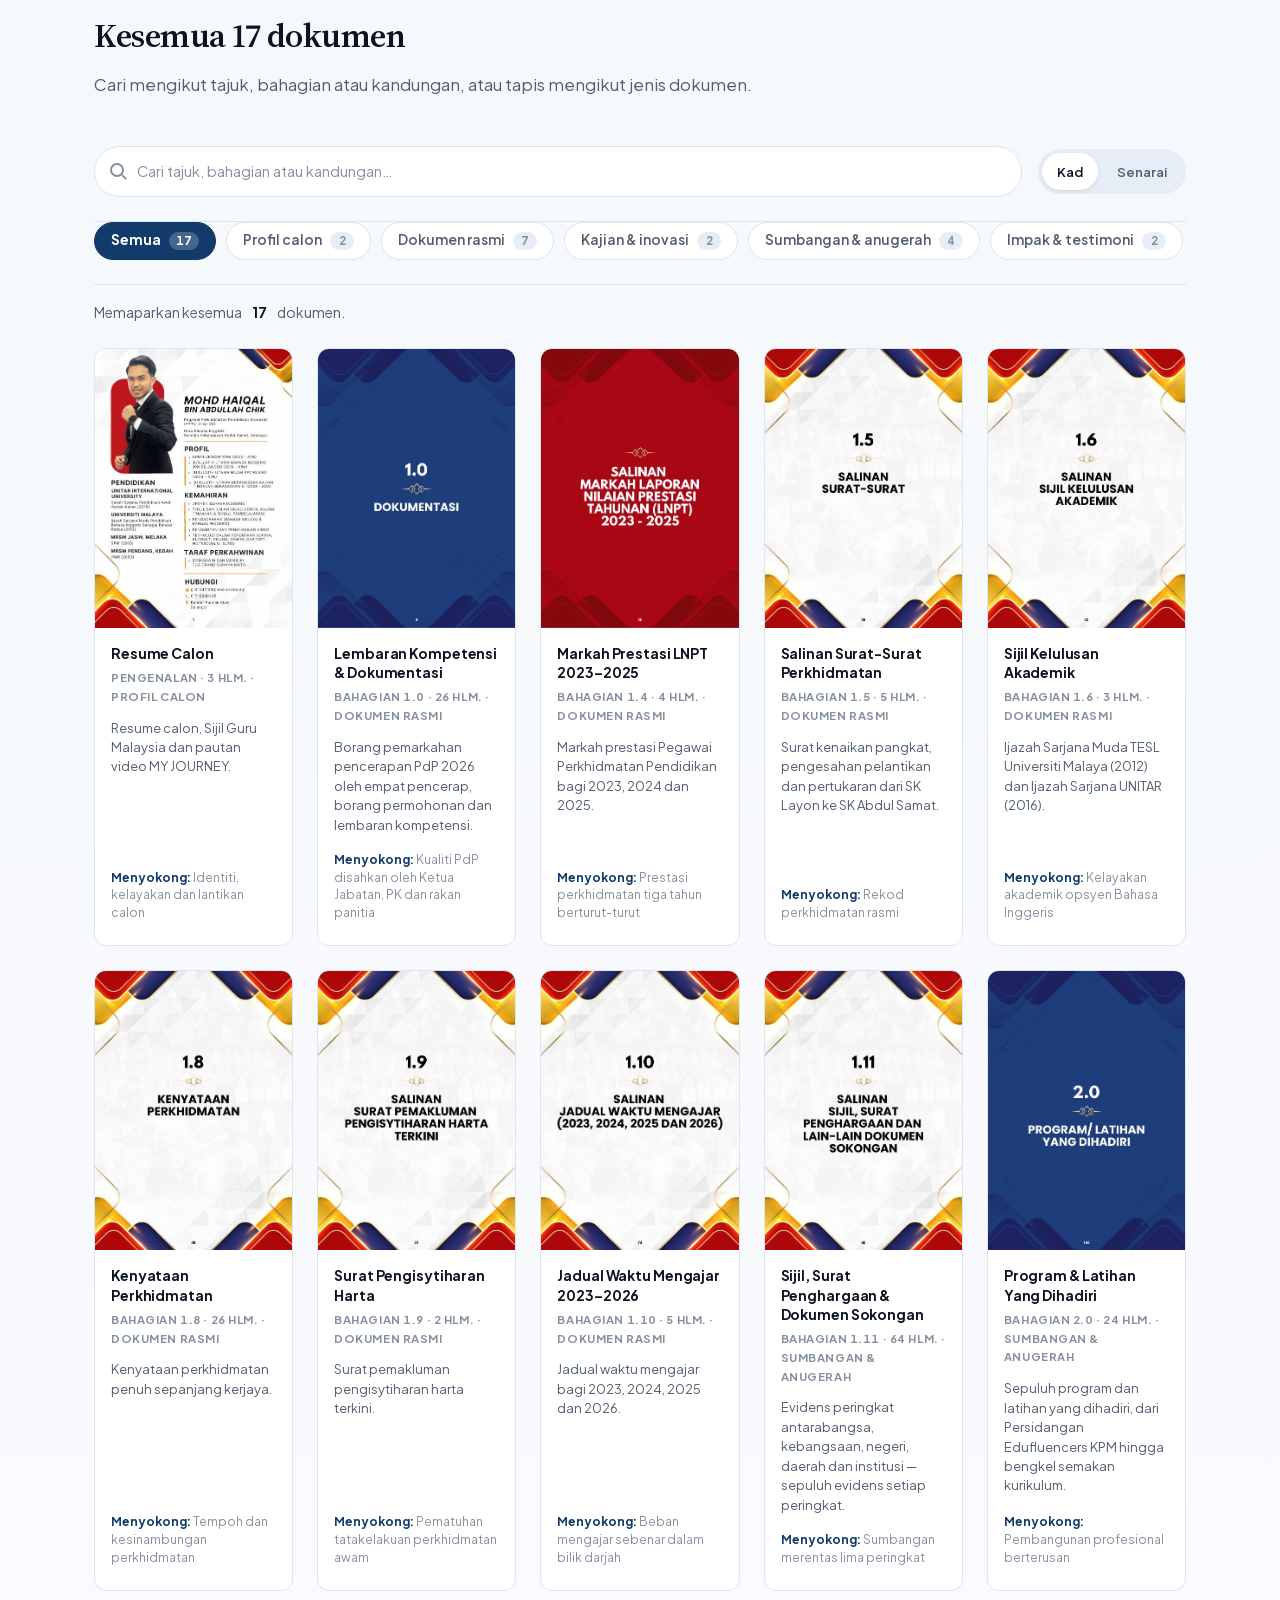
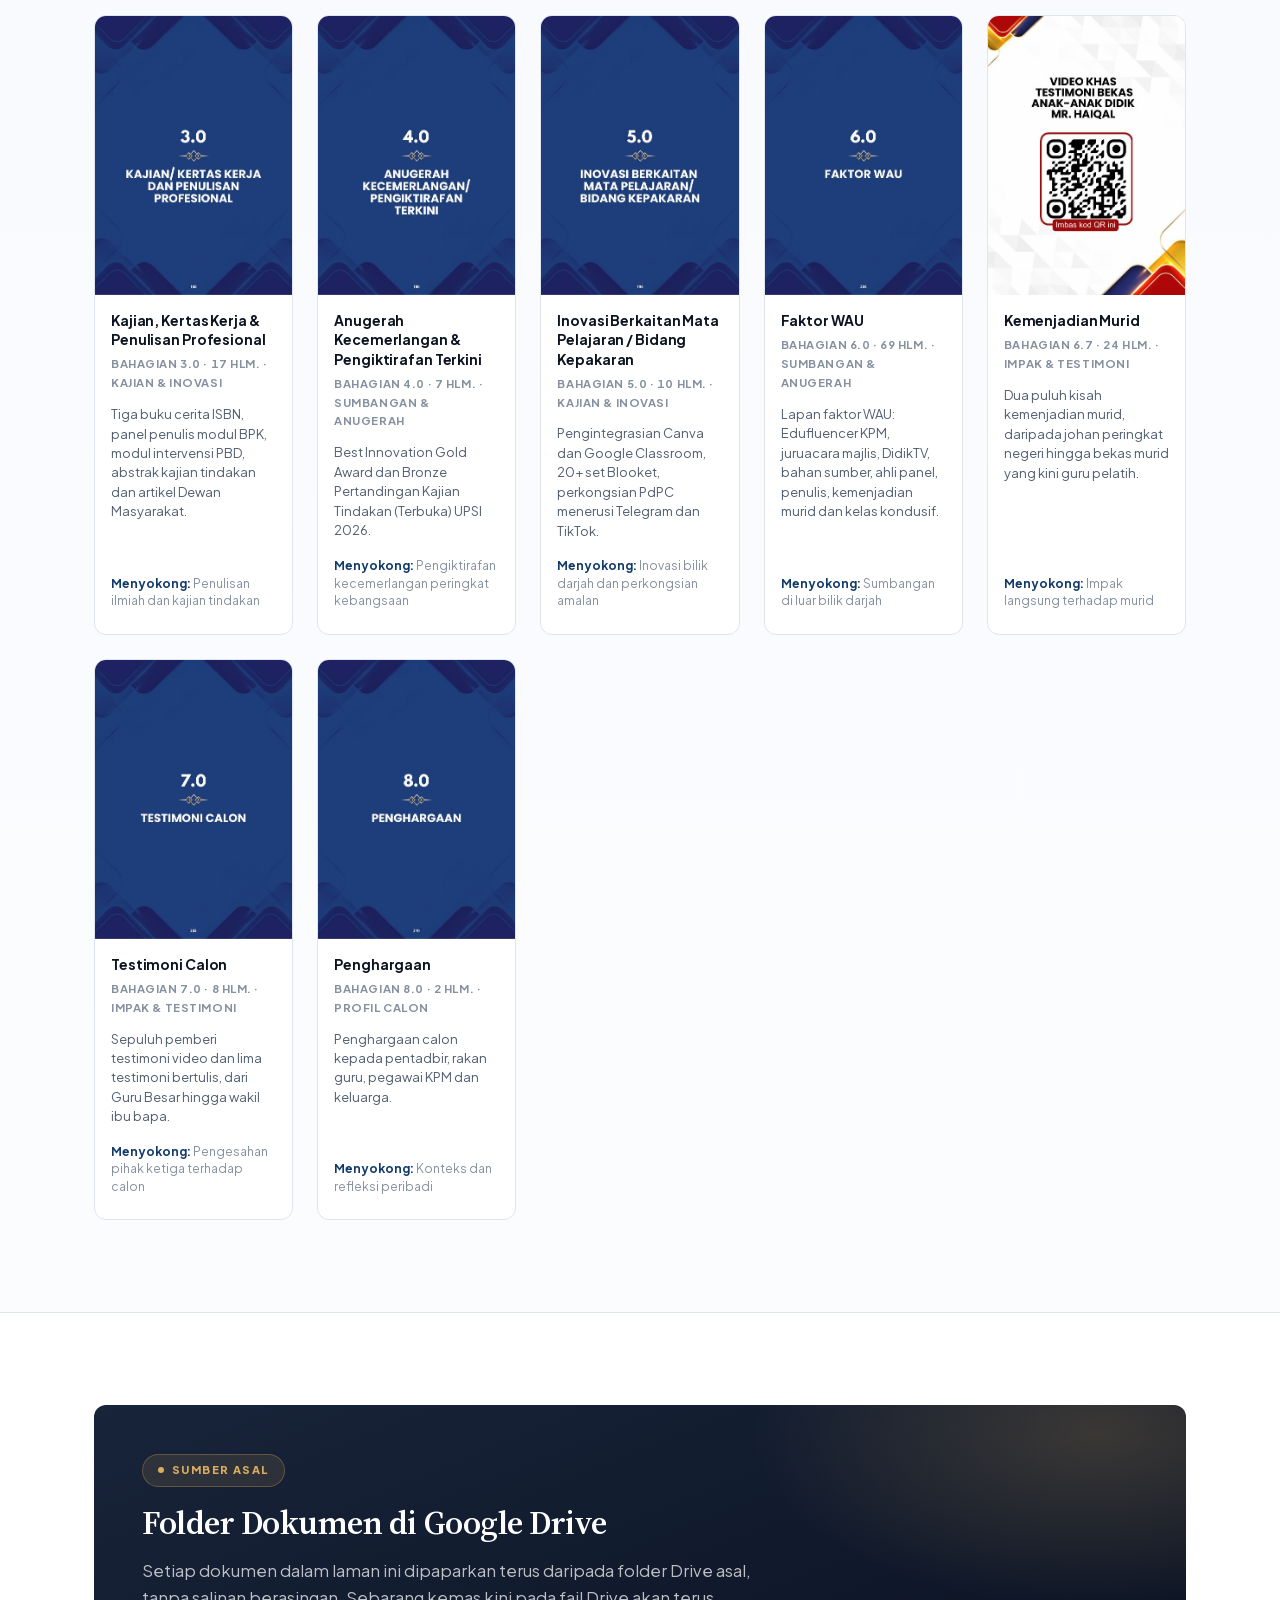
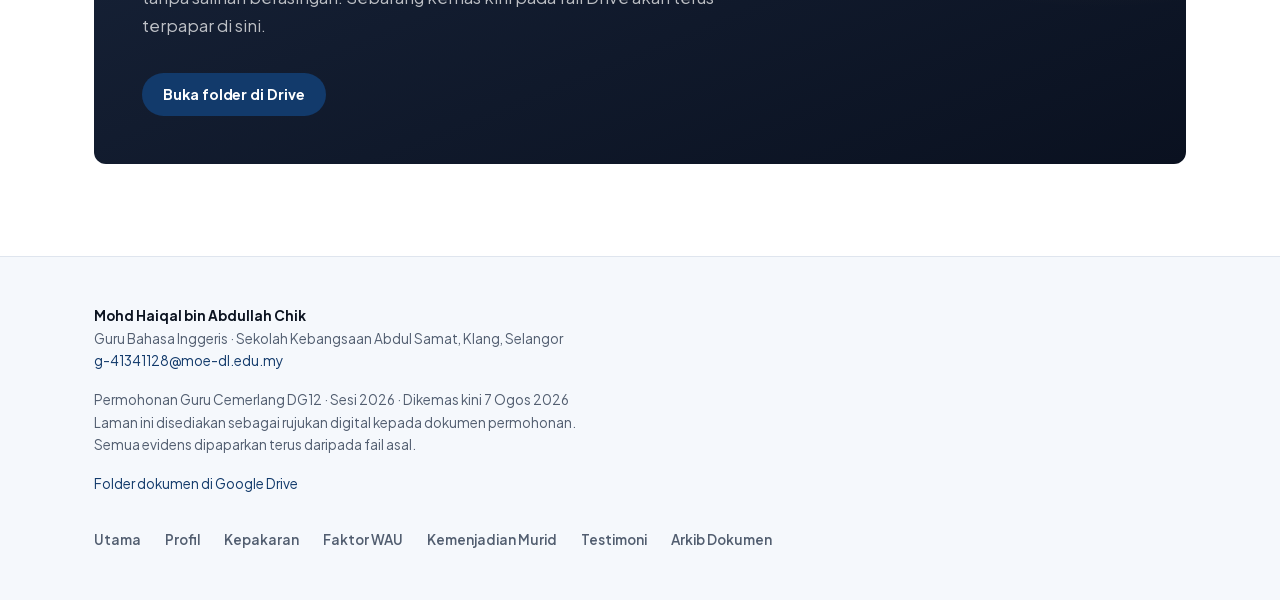
==== commit bc4829f0: "Beri rentak pada halaman: jalur petikan gelap dan palet lebih dalam Ruang kosong Seksyen "Laluan pan" ====
--- a/dokumen.html
+++ b/dokumen.html
@@ -27,7 +27,7 @@
 <link rel="preload" href="assets/fon/plus-jakarta-sans-normal.woff2" as="font" type="font/woff2" crossorigin>
 <link rel="preload" href="assets/fon/source-serif-4-normal.woff2" as="font" type="font/woff2" crossorigin>
 <link rel="stylesheet" href="assets/fon.css?v=a8a9a3f5">
-<link rel="stylesheet" href="assets/gaya.css?v=5dba2a89">
+<link rel="stylesheet" href="assets/gaya.css?v=d8006875">
 <link rel="icon" href="data:image/svg+xml,%3Csvg xmlns='http://www.w3.org/2000/svg' viewBox='0 0 32 32'%3E%3Crect width='32' height='32' rx='7' fill='%2314427a'/%3E%3Ctext x='16' y='22' font-family='system-ui,sans-serif' font-size='14' font-weight='800' fill='white' text-anchor='middle'%3EMH%3C/text%3E%3C/svg%3E">
 </head>
 <body>
--- a/assets/gaya.css
+++ b/assets/gaya.css
@@ -9,21 +9,22 @@
   /* Warna — biru institusi dengan aksen emas.
      Dipilih supaya sepadan dengan kulit dokumen portfolio itu sendiri,
      yang kebanyakannya biru tua dan emas. */
-  --biru: #14427a;
-  --biru-tua: #0d2c55;
-  --biru-lembut: #eff4fb;
-  --emas: #a3762c;
-  --emas-terang: #cfa156;
-  --emas-lembut: #fbf6ea;
-  --arang: #0f1724;
-  --arang-2: #28323f;
-  --kelabu: #556172;
-  --kelabu-muda: #8a94a4;
-  --garis: #e2e7ef;
-  --garis-halus: #eef1f7;
+  --biru: #123a6b;
+  --biru-tua: #0b2748;
+  --biru-hidup: #1c5fa8;      /* untuk keadaan interaktif — lebih bertenaga */
+  --biru-lembut: #eaf2fc;
+  --emas: #9c6f21;
+  --emas-terang: #d9ad5f;
+  --emas-lembut: #fdf7e9;
+  --arang: #0c1421;
+  --arang-2: #262f3c;
+  --kelabu: #525e70;
+  --kelabu-muda: #86909f;
+  --garis: #dfe5ee;
+  --garis-halus: #ecf0f6;
   --kertas: #ffffff;
-  --kertas-2: #f7f9fc;
-  --kertas-3: #eaeff6;
+  --kertas-2: #f5f8fc;
+  --kertas-3: #e6edf6;
 
   /* Fon */
   --f-tajuk: "Source Serif 4", "Iowan Old Style", Georgia, "Times New Roman", serif;
@@ -163,7 +164,29 @@
 
 .sek { padding-block: var(--r8); }
 .sek-rapat { padding-block: var(--r7); }
-.sek-kelabu { background: var(--kertas-2); border-block: 1px solid var(--garis); }
+.sek-kelabu {
+  background: linear-gradient(180deg, var(--kertas-2) 0%, #fbfcfe 100%);
+  border-block: 1px solid var(--garis);
+}
+
+/* Jalur gelap penuh lebar — untuk memberi rentak pada halaman yang
+   sebelum ini putih dan kelabu sahaja. */
+.sek-gelap {
+  position: relative; overflow: hidden; color: #fff;
+  background:
+    radial-gradient(760px 380px at 82% -20%, rgba(217, 173, 95, .22), transparent 62%),
+    radial-gradient(620px 420px at 6% 120%, rgba(28, 95, 168, .5), transparent 68%),
+    linear-gradient(155deg, #16223a 0%, #101a2b 50%, #0a1120 100%);
+}
+.sek-gelap::after {
+  content: ""; position: absolute; inset: 0; pointer-events: none;
+  background-image:
+    linear-gradient(114deg, transparent 44%, rgba(255, 255, 255, .035) 44.4%, rgba(255, 255, 255, .035) 50%, transparent 50.4%),
+    linear-gradient(114deg, transparent 61%, rgba(217, 173, 95, .075) 61.3%, rgba(217, 173, 95, .075) 65%, transparent 65.3%);
+}
+.sek-gelap > .balut { position: relative; z-index: 2; }
+.sek-gelap h2 { color: #fff; }
+.sek-gelap .pengenalan { color: rgba(255, 255, 255, .74); }
 
 /* Kepala seksyen — struktur tetap: label → tajuk → pengenalan */
 .sek-kepala { max-width: 66ch; margin-bottom: var(--r6); }
@@ -262,7 +285,8 @@
   text-decoration: none !important; text-align: center;
 }
 .btn-utama { background: var(--biru); color: #fff; }
-.btn-utama:hover { background: var(--biru-tua); transform: translateY(-1px); }
+.btn-utama:hover { background: var(--biru-hidup); }
+.btn-utama:hover { background: var(--biru-hidup); transform: translateY(-1px); }
 .btn-hantu { background: rgba(255, 255, 255, .07); color: #fff; border-color: rgba(255, 255, 255, .28); }
 .btn-hantu:hover { background: rgba(255, 255, 255, .14); transform: translateY(-1px); }
 .btn-garis { background: #fff; color: var(--arang); border-color: var(--garis); }
@@ -730,6 +754,28 @@
    menegak supaya baris itu seimbang, bukan berat sebelah atas dengan
    lubang kosong di bawah. */
 .belah > .petikan { align-self: center; }
+
+/* Petikan sorotan — dijadikan ciri, bukan catatan tepi. Tanda petik besar
+   dilukis dengan CSS supaya tiada imej diperlukan. */
+.petikan-besar {
+  position: relative; margin: 0; padding: 0; border: 0;
+  max-width: 34ch; margin-inline: auto; text-align: center;
+}
+.petikan-besar::before {
+  content: "\201C"; display: block;
+  font-family: var(--f-tajuk); font-size: 5.5rem; line-height: .75;
+  color: var(--emas-terang); opacity: .5; margin-bottom: -.05em;
+}
+.petikan-besar p {
+  font-family: var(--f-tajuk); font-style: italic; font-weight: 400;
+  font-size: clamp(1.55rem, 3.4vw, 2.4rem); line-height: 1.32;
+  color: #fff; max-width: none; letter-spacing: -.014em;
+}
+.petikan-besar footer {
+  margin-top: var(--r5); font-family: var(--f-teks); font-style: normal;
+  font-size: .72rem; font-weight: 800; letter-spacing: .14em; text-transform: uppercase;
+  color: var(--emas-terang);
+}
 .petikan footer {
   margin-top: var(--r3); font-family: var(--f-teks); font-style: normal;
   font-size: .7rem; font-weight: 800; letter-spacing: .12em; text-transform: uppercase;
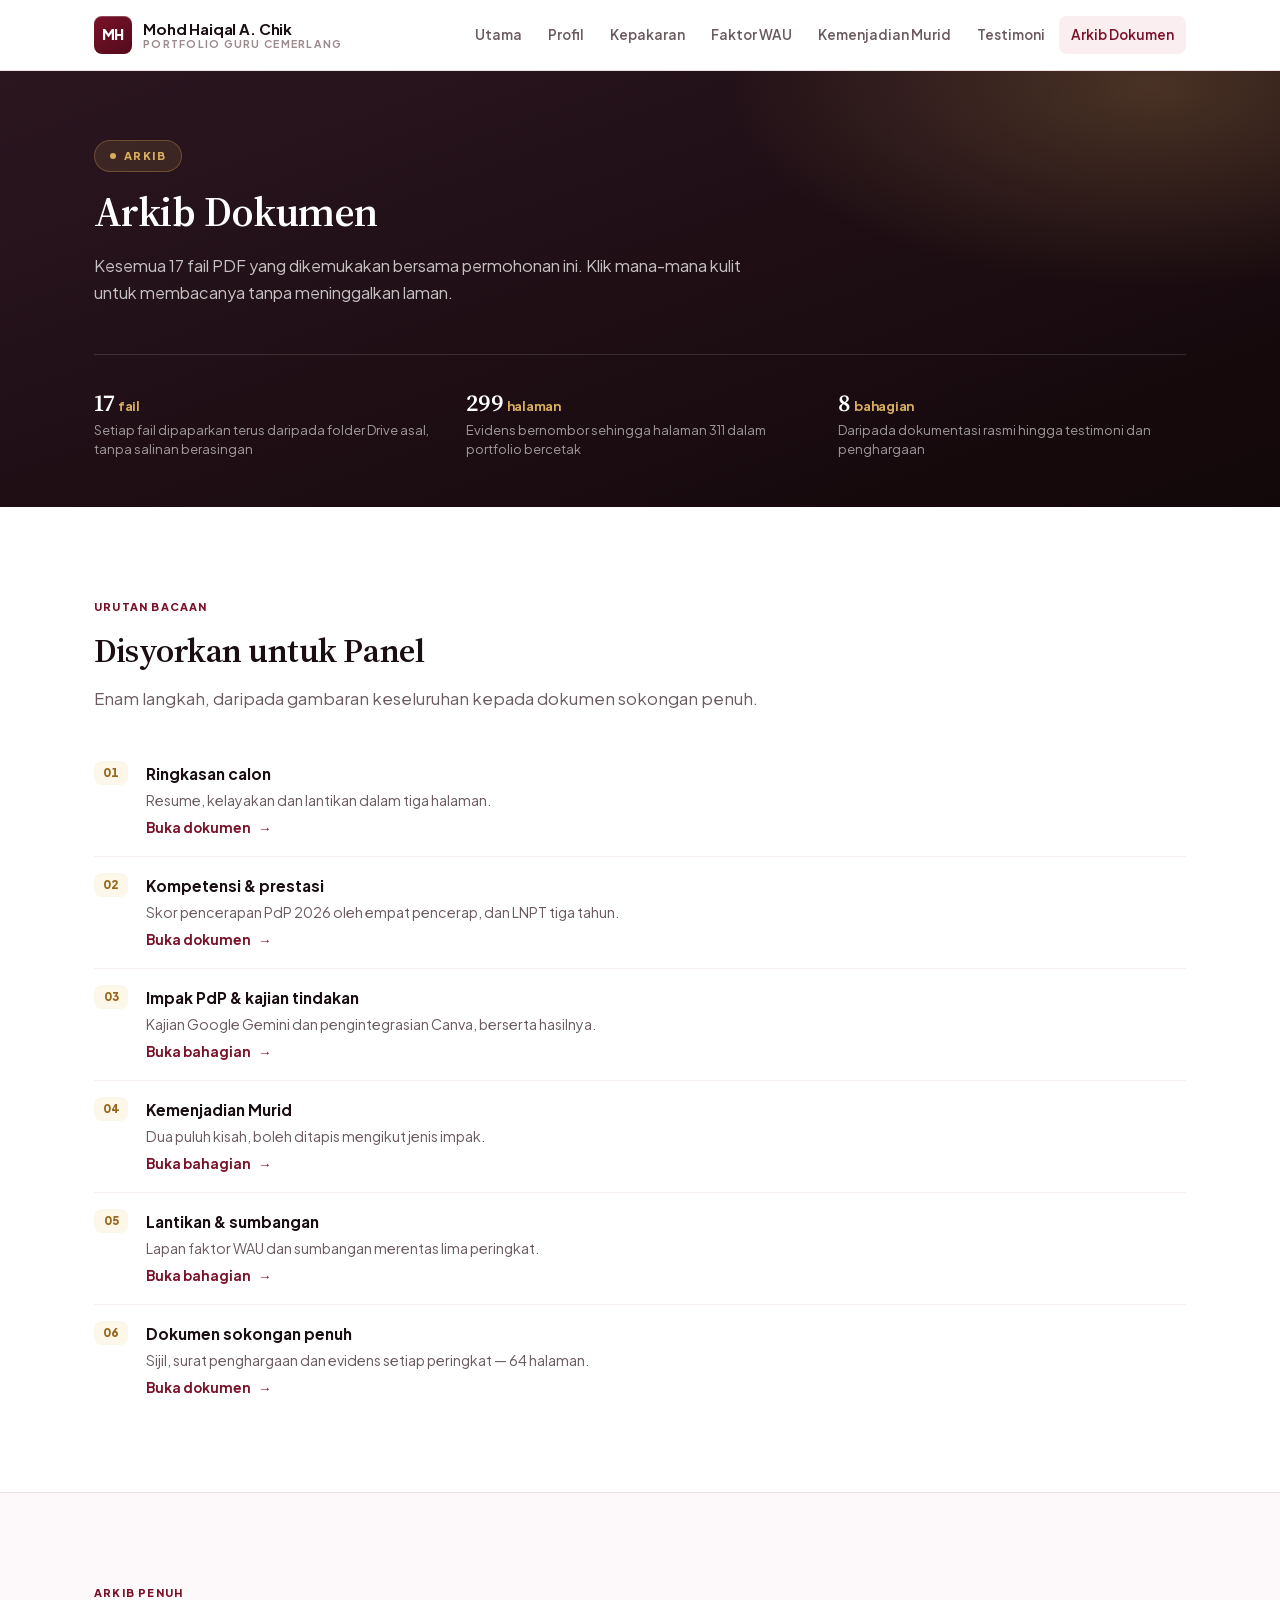
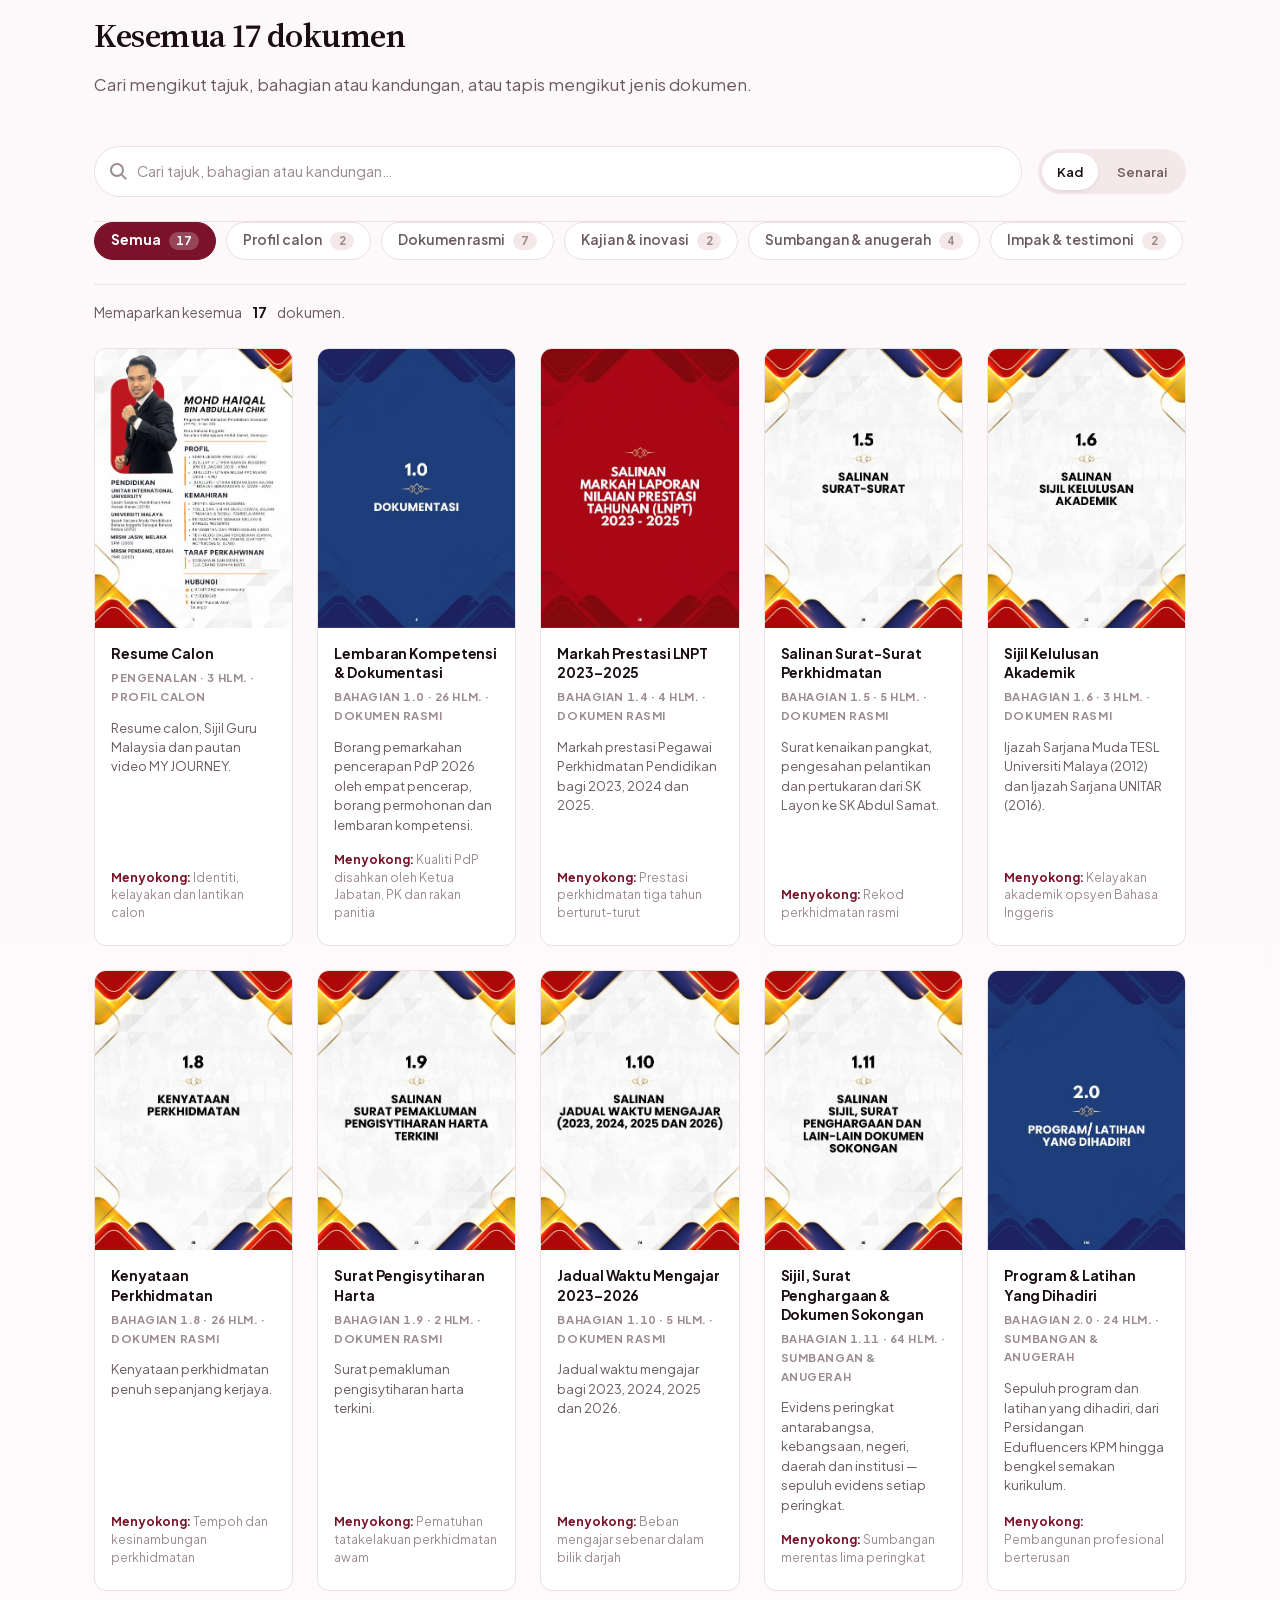
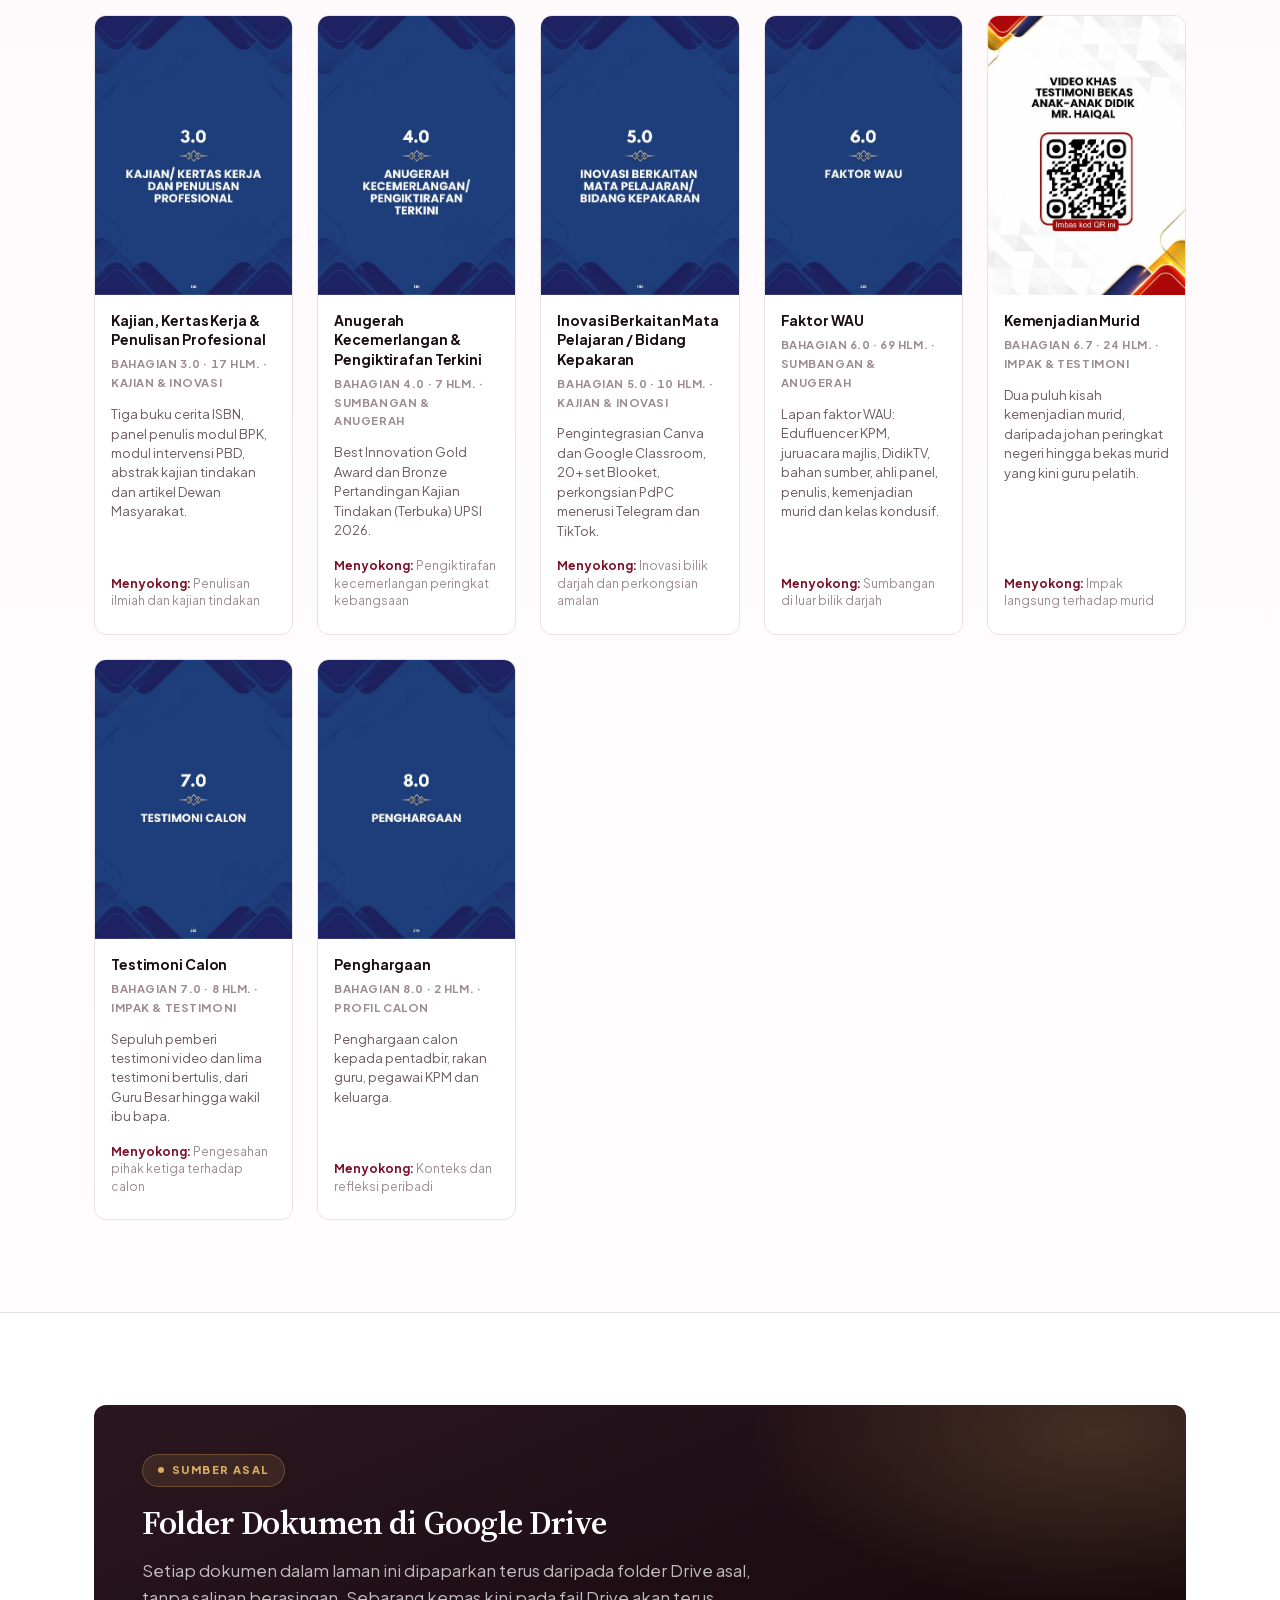
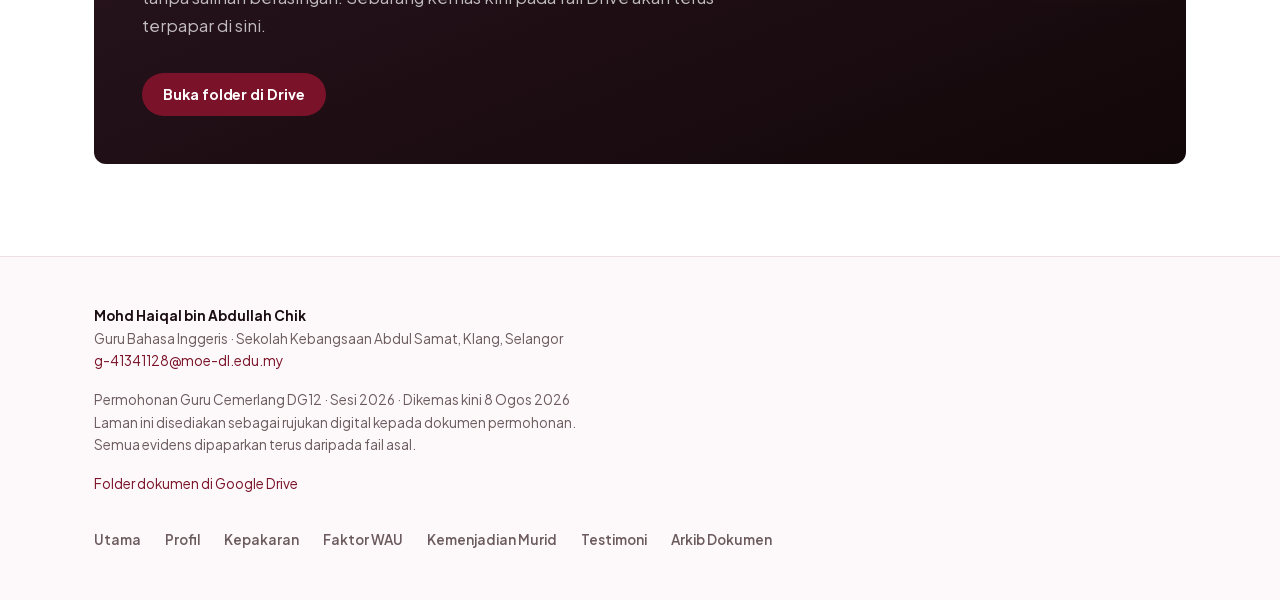
==== commit 4b371ce5: "Tukar palet kepada merun akademik merentas kesemua halaman Dipilih daripada empat arah yang dirender" ====
--- a/dokumen.html
+++ b/dokumen.html
@@ -7,7 +7,7 @@
 <meta name="description" content="Kesemua 17 fail PDF permohonan Guru Cemerlang — 299 halaman evidens.">
 <meta name="author" content="Mohd Haiqal bin Abdullah Chik">
 <meta name="robots" content="noindex, nofollow">
-<meta name="theme-color" content="#0f1724">
+<meta name="theme-color" content="#1a0e12">
 <link rel="canonical" href="https://mrmohdhaiqal.vercel.app/dokumen.html">
 <meta property="og:title" content="Arkib Dokumen · Mohd Haiqal bin Abdullah Chik">
 <meta property="og:description" content="Kesemua 17 fail PDF permohonan Guru Cemerlang — 299 halaman evidens.">
@@ -27,8 +27,8 @@
 <link rel="preload" href="assets/fon/plus-jakarta-sans-normal.woff2" as="font" type="font/woff2" crossorigin>
 <link rel="preload" href="assets/fon/source-serif-4-normal.woff2" as="font" type="font/woff2" crossorigin>
 <link rel="stylesheet" href="assets/fon.css?v=a8a9a3f5">
-<link rel="stylesheet" href="assets/gaya.css?v=d8006875">
-<link rel="icon" href="data:image/svg+xml,%3Csvg xmlns='http://www.w3.org/2000/svg' viewBox='0 0 32 32'%3E%3Crect width='32' height='32' rx='7' fill='%2314427a'/%3E%3Ctext x='16' y='22' font-family='system-ui,sans-serif' font-size='14' font-weight='800' fill='white' text-anchor='middle'%3EMH%3C/text%3E%3C/svg%3E">
+<link rel="stylesheet" href="assets/gaya.css?v=d735d2f8">
+<link rel="icon" href="data:image/svg+xml,%3Csvg xmlns='http://www.w3.org/2000/svg' viewBox='0 0 32 32'%3E%3Crect width='32' height='32' rx='7' fill='%237a1229'/%3E%3Ctext x='16' y='22' font-family='system-ui,sans-serif' font-size='14' font-weight='800' fill='white' text-anchor='middle'%3EMH%3C/text%3E%3C/svg%3E">
 </head>
 <body>
 <a class="lompat" href="#kandungan">Lompat ke kandungan</a>
@@ -307,7 +307,7 @@
       <p><strong class="teks-arang">Mohd Haiqal bin Abdullah Chik</strong><br>
       Guru Bahasa Inggeris · Sekolah Kebangsaan Abdul Samat, Klang, Selangor<br>
       <a href="mailto:g-41341128@moe-dl.edu.my">g-41341128@moe-dl.edu.my</a></p>
-      <p class="nota-kaki">Permohonan Guru Cemerlang DG12 · Sesi 2026 · Dikemas kini 7 Ogos 2026<br>
+      <p class="nota-kaki">Permohonan Guru Cemerlang DG12 · Sesi 2026 · Dikemas kini 8 Ogos 2026<br>
       Laman ini disediakan sebagai rujukan digital kepada dokumen permohonan.<br>Semua evidens dipaparkan terus daripada fail asal.</p>
       <p class="mt-3"><a href="https://drive.google.com/drive/folders/1nGl9KcVwGUeID0KKAerAKqCRIoXrXb9N" target="_blank" rel="noopener">Folder dokumen di Google Drive</a></p>
     </div>
--- a/assets/gaya.css
+++ b/assets/gaya.css
@@ -6,25 +6,28 @@
 /* ---------------------------------------------------------------- TOKEN */
 
 :root {
-  /* Warna — biru institusi dengan aksen emas.
-     Dipilih supaya sepadan dengan kulit dokumen portfolio itu sendiri,
-     yang kebanyakannya biru tua dan emas. */
-  --biru: #123a6b;
-  --biru-tua: #0b2748;
-  --biru-hidup: #1c5fa8;      /* untuk keadaan interaktif — lebih bertenaga */
-  --biru-lembut: #eaf2fc;
-  --emas: #9c6f21;
+  /* Warna — merun akademik dengan aksen emas.
+     Dipilih daripada empat arah yang dibandingkan: ia paling berwibawa,
+     serasi dengan latar merah potret dan reka bentuk sijil sedia ada,
+     dan mengekalkan emas sebagai isyarat anugerah.
+     Token dinamakan --utama, bukan nama warna, supaya palet boleh
+     ditukar lagi tanpa menamakan semula apa-apa. */
+  --utama: #7a1229;            /* merun akademik */
+  --utama-tua: #520b1b;
+  --utama-hidup: #a3193a;      /* keadaan interaktif — lebih bertenaga */
+  --utama-lembut: #fbeef1;
+  --emas: #96691e;            /* 4.84:1 pada putih — lulus WCAG AA */
   --emas-terang: #d9ad5f;
   --emas-lembut: #fdf7e9;
-  --arang: #0c1421;
-  --arang-2: #262f3c;
-  --kelabu: #525e70;
-  --kelabu-muda: #86909f;
-  --garis: #dfe5ee;
-  --garis-halus: #ecf0f6;
+  --arang: #1a0e12;
+  --arang-2: #362a2d;
+  --kelabu: #6b5b5f;
+  --kelabu-muda: #9c8b8f;
+  --garis: #ece0e3;
+  --garis-halus: #f5eef0;
   --kertas: #ffffff;
-  --kertas-2: #f5f8fc;
-  --kertas-3: #e6edf6;
+  --kertas-2: #fdf8f9;
+  --kertas-3: #f4e8eb;
 
   /* Fon */
   --f-tajuk: "Source Serif 4", "Iowan Old Style", Georgia, "Times New Roman", serif;
@@ -38,9 +41,9 @@
   --lebar: 1140px;
   --lengkung: 12px;
   --lengkung-s: 8px;
-  --bayang-1: 0 1px 2px rgba(15, 23, 36, .04), 0 2px 6px rgba(15, 23, 36, .05);
-  --bayang-2: 0 2px 6px rgba(15, 23, 36, .07), 0 14px 34px rgba(15, 23, 36, .10);
-  --bayang-3: 0 24px 60px rgba(15, 23, 36, .26);
+  --bayang-1: 0 1px 2px rgba(26, 14, 18, .04), 0 2px 6px rgba(26, 14, 18, .05);
+  --bayang-2: 0 2px 6px rgba(26, 14, 18, .07), 0 14px 34px rgba(26, 14, 18, .10);
+  --bayang-3: 0 24px 60px rgba(26, 14, 18, .26);
 
   --tt: .18s cubic-bezier(.2, .7, .3, 1);
 }
@@ -75,11 +78,11 @@
 
 img { max-width: 100%; height: auto; display: block; }
 
-a { color: var(--biru); text-decoration: none; }
+a { color: var(--utama); text-decoration: none; }
 a:hover { text-decoration: underline; text-underline-offset: 3px; }
 
 :focus-visible {
-  outline: 2px solid var(--biru);
+  outline: 2px solid var(--utama);
   outline-offset: 3px;
   border-radius: var(--lengkung-s);
 }
@@ -131,7 +134,7 @@
   color: var(--kelabu-muda);
   line-height: 1.45;
 }
-.label-aksen { color: var(--biru); font-weight: 800; letter-spacing: .11em; }
+.label-aksen { color: var(--utama); font-weight: 800; letter-spacing: .11em; }
 .label-emas { color: var(--emas); font-weight: 800; letter-spacing: .11em; }
 
 /* ------------------------------------------------------------ UTILITI */
@@ -165,7 +168,7 @@
 .sek { padding-block: var(--r8); }
 .sek-rapat { padding-block: var(--r7); }
 .sek-kelabu {
-  background: linear-gradient(180deg, var(--kertas-2) 0%, #fbfcfe 100%);
+  background: linear-gradient(180deg, var(--kertas-2) 0%, #fffcfd 100%);
   border-block: 1px solid var(--garis);
 }
 
@@ -174,9 +177,9 @@
 .sek-gelap {
   position: relative; overflow: hidden; color: #fff;
   background:
-    radial-gradient(760px 380px at 82% -20%, rgba(217, 173, 95, .22), transparent 62%),
-    radial-gradient(620px 420px at 6% 120%, rgba(28, 95, 168, .5), transparent 68%),
-    linear-gradient(155deg, #16223a 0%, #101a2b 50%, #0a1120 100%);
+    radial-gradient(760px 380px at 82% -20%, rgba(217, 173, 95, .24), transparent 62%),
+    radial-gradient(620px 420px at 6% 120%, rgba(163, 25, 58, .48), transparent 68%),
+    linear-gradient(155deg, #2b1620 0%, #1d0e15 50%, #120709 100%);
 }
 .sek-gelap::after {
   content: ""; position: absolute; inset: 0; pointer-events: none;
@@ -225,7 +228,7 @@
 .jata:hover { text-decoration: none; }
 .jata-lambang {
   width: 38px; height: 38px; border-radius: var(--lengkung-s); flex: none;
-  background: linear-gradient(145deg, var(--biru) 0%, var(--biru-tua) 100%);
+  background: linear-gradient(145deg, var(--utama) 0%, var(--utama-tua) 100%);
   color: #fff; font-weight: 800; font-size: .88rem; letter-spacing: -.01em;
   display: grid; place-items: center;
   box-shadow: inset 0 1px 0 rgba(255, 255, 255, .22);
@@ -240,8 +243,8 @@
   padding: 8px 12px; border-radius: var(--lengkung-s);
   transition: color var(--tt), background var(--tt); white-space: nowrap;
 }
-.nav a:hover { background: var(--biru-lembut); color: var(--biru); text-decoration: none; }
-.nav a[aria-current="page"] { color: var(--biru); background: var(--biru-lembut); }
+.nav a:hover { background: var(--utama-lembut); color: var(--utama); text-decoration: none; }
+.nav a[aria-current="page"] { color: var(--utama); background: var(--utama-lembut); }
 
 .butang-menu {
   margin-left: auto; display: none; align-items: center; gap: 8px;
@@ -272,7 +275,7 @@
   padding: 7px 15px; border-radius: 999px; line-height: 1.5;
 }
 .lencana::before { content: ""; width: 6px; height: 6px; border-radius: 50%; background: currentColor; flex: none; }
-.lencana-aksen { color: var(--biru); background: var(--biru-lembut); border-color: rgba(20, 66, 122, .18); }
+.lencana-aksen { color: var(--utama); background: var(--utama-lembut); border-color: rgba(122, 18, 41, .18); }
 
 /* ------------------------------------------------------------ BUTANG */
 
@@ -284,17 +287,17 @@
   transition: background var(--tt), border-color var(--tt), transform var(--tt), color var(--tt);
   text-decoration: none !important; text-align: center;
 }
-.btn-utama { background: var(--biru); color: #fff; }
-.btn-utama:hover { background: var(--biru-hidup); }
-.btn-utama:hover { background: var(--biru-hidup); transform: translateY(-1px); }
+.btn-utama { background: var(--utama); color: #fff; }
+.btn-utama:hover { background: var(--utama-hidup); }
+.btn-utama:hover { background: var(--utama-hidup); transform: translateY(-1px); }
 .btn-hantu { background: rgba(255, 255, 255, .07); color: #fff; border-color: rgba(255, 255, 255, .28); }
 .btn-hantu:hover { background: rgba(255, 255, 255, .14); transform: translateY(-1px); }
 .btn-garis { background: #fff; color: var(--arang); border-color: var(--garis); }
 .btn-garis:hover {
-  border-color: var(--biru); background: var(--biru-lembut); color: var(--biru);
+  border-color: var(--utama); background: var(--utama-lembut); color: var(--utama);
   transform: translateY(-1px);
 }
-.btn-garis:active { background: #e3ecf8; transform: translateY(0); }
+.btn-garis:active { background: #f7e2e7; transform: translateY(0); }
 .btn-utama:active, .btn-hantu:active { transform: translateY(0); }
 .btn-kecil { padding: 9px 16px; font-size: .81rem; }
 
@@ -318,9 +321,9 @@
 .hero {
   position: relative; overflow: hidden; color: #fff;
   background:
-    radial-gradient(1000px 500px at 78% -14%, rgba(207, 161, 86, .32), transparent 62%),
-    radial-gradient(760px 480px at 2% 110%, rgba(20, 66, 122, .72), transparent 68%),
-    linear-gradient(158deg, #18243a 0%, #111a2b 48%, #0a1120 100%);
+    radial-gradient(1000px 500px at 78% -14%, rgba(217, 173, 95, .32), transparent 62%),
+    radial-gradient(760px 480px at 2% 110%, rgba(163, 25, 58, .55), transparent 68%),
+    linear-gradient(158deg, #2b1620 0%, #1d0e15 48%, #120709 100%);
 }
 .hero::after {
   content: ""; position: absolute; inset: 0; pointer-events: none;
@@ -386,7 +389,7 @@
 
 /* Kepala halaman dalam (bukan Utama) */
 .laman-kepala {
-  background: linear-gradient(160deg, #18243a, #0a1120);
+  background: linear-gradient(160deg, #2b1620, #120709);
   color: #fff; padding-block: var(--r7) var(--r6);
   position: relative; overflow: hidden;
 }
@@ -526,14 +529,14 @@
 @media (hover: hover) {
   /* Kad statik: angkat halus tanpa warna. Ia tidak boleh diklik, jadi
      ia tidak sepatutnya kelihatan begitu. */
-  .kad:hover { box-shadow: var(--bayang-2); border-color: #ccd5e2; transform: translateY(-2px); }
+  .kad:hover { box-shadow: var(--bayang-2); border-color: #ddc6cc; transform: translateY(-2px); }
   .kad-emas:hover { border-color: rgba(163, 118, 44, .55); }
 
   /* Kad yang boleh diklik: warna biru jelas. */
   a.kad:hover {
-    border-color: var(--biru); background: var(--biru-lembut); box-shadow: var(--bayang-2);
+    border-color: var(--utama); background: var(--utama-lembut); box-shadow: var(--bayang-2);
   }
-  a.kad:hover h3 { color: var(--biru); }
+  a.kad:hover h3 { color: var(--utama); }
   a.kad:hover .kad-pautan { text-decoration: underline; text-underline-offset: 3px; }
 
   /* Kad anugerah kekal emas apabila dihover, bukan bertukar biru. */
@@ -542,7 +545,7 @@
 }
 
 /* Maklum balas ketikan pada skrin sentuh, menggantikan hover */
-a.kad:active { background: var(--biru-lembut); border-color: var(--biru); }
+a.kad:active { background: var(--utama-lembut); border-color: var(--utama); }
 a.kad-emas:active { background: var(--emas-lembut); border-color: var(--emas); }
 
 .kad > .label { margin-bottom: var(--r2); }
@@ -557,7 +560,7 @@
    kedua-duanya kelihatan serupa. */
 .kad-pautan {
   display: inline-flex; align-items: center; gap: 7px;
-  font: inherit; font-size: .85rem; font-weight: 700; color: var(--biru);
+  font: inherit; font-size: .85rem; font-weight: 700; color: var(--utama);
   background: none; border: 0; padding: 0; cursor: pointer; text-align: left;
 }
 .kad-pautan:hover { text-decoration: underline; text-underline-offset: 3px; }
@@ -595,8 +598,8 @@
   padding: 9px 16px; line-height: 1.2;
   transition: color var(--tt), background var(--tt), border-color var(--tt);
 }
-.tapis-btn:hover { color: var(--biru); border-color: var(--biru); background: var(--biru-lembut); }
-.tapis-btn[aria-pressed="true"]:hover { color: #fff; background: var(--biru-tua); border-color: var(--biru-tua); }
+.tapis-btn:hover { color: var(--utama); border-color: var(--utama); background: var(--utama-lembut); }
+.tapis-btn[aria-pressed="true"]:hover { color: #fff; background: var(--utama-tua); border-color: var(--utama-tua); }
 
 .tapis-bil {
   font-size: .72rem; font-weight: 700; font-variant-numeric: tabular-nums;
@@ -605,7 +608,7 @@
 }
 
 .tapis-btn[aria-pressed="true"] {
-  color: #fff; background: var(--biru); border-color: var(--biru); font-weight: 700;
+  color: #fff; background: var(--utama); border-color: var(--utama); font-weight: 700;
 }
 .tapis-btn[aria-pressed="true"] .tapis-bil { color: #fff; background: rgba(255, 255, 255, .22); }
 
@@ -619,15 +622,15 @@
 .tapis-kira:empty { display: none; }
 .tapis-kira-aktif {
   padding: 11px var(--r4); border-radius: 999px;
-  background: var(--biru-lembut); color: var(--arang-2);
-  border: 1px solid rgba(20, 66, 122, .16);
+  background: var(--utama-lembut); color: var(--arang-2);
+  border: 1px solid rgba(122, 18, 41, .16);
 }
 .tapis-set-semula {
-  font: inherit; font-size: .84rem; font-weight: 700; color: var(--biru);
+  font: inherit; font-size: .84rem; font-weight: 700; color: var(--utama);
   background: none; border: 0; padding: 0; cursor: pointer;
   text-decoration: underline; text-underline-offset: 3px;
 }
-.tapis-set-semula:hover { color: var(--biru-tua); }
+.tapis-set-semula:hover { color: var(--utama-tua); }
 
 /* ------------------------------------------------------------ SENARAI */
 
@@ -635,7 +638,7 @@
 .senarai-tanda li { position: relative; padding-left: 22px; font-size: .92rem; color: var(--kelabu); line-height: 1.55; }
 .senarai-tanda li::before {
   content: ""; position: absolute; left: 3px; top: .58em;
-  width: 6px; height: 6px; border-radius: 1px; background: var(--biru); transform: rotate(45deg);
+  width: 6px; height: 6px; border-radius: 1px; background: var(--utama); transform: rotate(45deg);
 }
 .senarai-tanda strong { color: var(--arang); font-weight: 700; }
 
@@ -679,7 +682,7 @@
 .masa-item::before {
   content: ""; position: absolute; left: calc(var(--r5) * -1); top: 6px;
   width: 14px; height: 14px; border-radius: 50%;
-  background: #fff; border: 3px solid var(--biru);
+  background: #fff; border: 3px solid var(--utama);
 }
 .masa-item h3 { margin: var(--r1) 0 3px; }
 .masa-item p { font-size: .91rem; color: var(--kelabu); }
@@ -729,7 +732,7 @@
   padding: 4px 11px; border-radius: 999px; white-space: nowrap;
 }
 .lencana-antarabangsa { color: #6b4e12; background: var(--emas-lembut); border: 1px solid rgba(163,118,44,.35); }
-.lencana-kebangsaan  { color: var(--biru); background: var(--biru-lembut); border: 1px solid rgba(20,66,122,.22); }
+.lencana-kebangsaan  { color: var(--utama); background: var(--utama-lembut); border: 1px solid rgba(20,66,122,.22); }
 .lencana-negeri      { color: var(--kelabu); background: var(--kertas-3); border: 1px solid var(--garis); }
 
 @media (max-width: 620px) {
@@ -788,7 +791,7 @@
   border-radius: var(--lengkung); padding: var(--r4) var(--r5);
 }
 .panel .tajuk-kajian {
-  font-family: var(--f-tajuk); color: var(--biru);
+  font-family: var(--f-tajuk); color: var(--utama);
   font-weight: 600; font-size: 1.08rem; line-height: 1.32; margin: var(--r2) 0 var(--r3);
 }
 .panel p { font-size: .91rem; color: var(--kelabu); }
@@ -813,12 +816,12 @@
 @media (hover: hover) {
   .dok-baris:hover {
     box-shadow: var(--bayang-2); transform: translateY(-2px);
-    border-color: var(--biru); background: var(--biru-lembut);
+    border-color: var(--utama); background: var(--utama-lembut);
   }
-  .dok-baris:hover .dok-tajuk { color: var(--biru); }
+  .dok-baris:hover .dok-tajuk { color: var(--utama); }
   .dok-baris:hover .kad-pautan { text-decoration: underline; text-underline-offset: 3px; }
 }
-.dok-baris:active { border-color: var(--biru); background: var(--biru-lembut); }
+.dok-baris:active { border-color: var(--utama); background: var(--utama-lembut); }
 .dok-baris img {
   width: 96px; aspect-ratio: 1 / 1.414; object-fit: cover; object-position: top center;
   border-radius: var(--lengkung-s); border: 1px solid var(--garis);
@@ -845,11 +848,11 @@
 @media (hover: hover) {
   .dok:hover {
     box-shadow: var(--bayang-2); transform: translateY(-3px);
-    border-color: var(--biru); background: var(--biru-lembut);
+    border-color: var(--utama); background: var(--utama-lembut);
   }
-  .dok:hover .dok-tajuk { color: var(--biru); }
-}
-.dok:active { border-color: var(--biru); background: var(--biru-lembut); }
+  .dok:hover .dok-tajuk { color: var(--utama); }
+}
+.dok:active { border-color: var(--utama); background: var(--utama-lembut); }
 .dok-kulit { display: block; aspect-ratio: 1 / 1.414; background: var(--kertas-3); overflow: hidden; position: relative; }
 .dok-kulit img { width: 100%; height: 100%; object-fit: cover; object-position: top center; }
 .dok-kulit::after {
@@ -867,7 +870,7 @@
   display: block; margin-top: auto; padding-top: var(--r2);
   font-size: .76rem; line-height: 1.45; color: var(--kelabu-muda);
 }
-.dok-sokong b { color: var(--biru); font-weight: 700; }
+.dok-sokong b { color: var(--utama); font-weight: 700; }
 
 /* ---- Alat arkib: carian, tapis jenis, tukar paparan ---- */
 
@@ -884,7 +887,7 @@
   transition: border-color var(--tt), box-shadow var(--tt);
 }
 .cari-kotak input::placeholder { color: var(--kelabu-muda); }
-.cari-kotak input:focus { border-color: var(--biru); box-shadow: 0 0 0 3px var(--biru-lembut); outline: none; }
+.cari-kotak input:focus { border-color: var(--utama); box-shadow: 0 0 0 3px var(--utama-lembut); outline: none; }
 .cari-kotak::before {
   content: ""; position: absolute; left: 16px; top: 50%; width: 14px; height: 14px;
   margin-top: -9px; border: 2px solid var(--kelabu-muda); border-radius: 50%;
@@ -944,10 +947,10 @@
 .galeri-kapsyen b { display: block; font-size: .68rem; font-weight: 800; letter-spacing: .06em; color: var(--kelabu-muda); text-transform: uppercase; margin-bottom: 2px; }
 
 @media (hover: hover) {
-  .galeri-item:hover { border-color: var(--biru); box-shadow: var(--bayang-2); transform: translateY(-2px); }
-  .galeri-item:hover .galeri-kapsyen { color: var(--biru); }
-}
-.galeri-item:active { border-color: var(--biru); }
+  .galeri-item:hover { border-color: var(--utama); box-shadow: var(--bayang-2); transform: translateY(-2px); }
+  .galeri-item:hover .galeri-kapsyen { color: var(--utama); }
+}
+.galeri-item:active { border-color: var(--utama); }
 
 @media (max-width: 640px) {
   .galeri { grid-template-columns: repeat(2, 1fr); gap: var(--r2); }
@@ -1020,16 +1023,16 @@
 .video-facade { cursor: pointer; font: inherit; color: inherit; text-align: left; }
 .video-facade::after {
   content: ""; position: absolute; inset: 0;
-  background: linear-gradient(180deg, rgba(10, 17, 32, .35) 0%, transparent 34%, rgba(10, 17, 32, .55) 100%);
+  background: linear-gradient(180deg, rgba(18, 7, 9, .35) 0%, transparent 34%, rgba(18, 7, 9, .55) 100%);
   transition: background var(--tt);
 }
-.video-facade:hover::after { background: rgba(10, 17, 32, .3); }
+.video-facade:hover::after { background: rgba(18, 7, 9, .3); }
 
 /* Butang main — dilukis dengan CSS, tiada imej luar */
 .video-main {
   position: absolute; left: 50%; top: 50%; z-index: 2;
   width: 76px; height: 54px; margin: -27px 0 0 -38px;
-  background: rgba(15, 23, 36, .82); border-radius: 14px;
+  background: rgba(26, 14, 18, .82); border-radius: 14px;
   box-shadow: 0 4px 18px rgba(0, 0, 0, .4);
   transition: background var(--tt), transform var(--tt);
 }
@@ -1038,7 +1041,7 @@
   margin: -11px 0 0 -7px; border-style: solid;
   border-width: 11px 0 11px 18px; border-color: transparent transparent transparent #fff;
 }
-.video-facade:hover .video-main { background: var(--biru); transform: scale(1.06); }
+.video-facade:hover .video-main { background: var(--utama); transform: scale(1.06); }
 
 .video-tajuk {
   position: absolute; left: 0; right: 0; bottom: 0; z-index: 2;
@@ -1077,14 +1080,14 @@
   border: 1px solid var(--garis); background: #fff;
   font-size: 1.2rem; line-height: 1; cursor: pointer; color: var(--kelabu);
 }
-.modal-tutup:hover { color: var(--biru); border-color: var(--biru); }
+.modal-tutup:hover { color: var(--utama); border-color: var(--utama); }
 .modal-badan { flex: 1; background: var(--kertas-3); }
 .modal-badan iframe { width: 100%; height: 100%; border: 0; display: block; }
 
 /* ------------------------------------------------------------ HUBUNGI */
 
 .hubungi {
-  background: linear-gradient(158deg, #18243a, #0a1120); color: #fff;
+  background: linear-gradient(158deg, #2b1620, #120709); color: #fff;
   border-radius: var(--lengkung); padding: var(--r6) var(--r6);
   position: relative; overflow: hidden;
 }
@@ -1114,7 +1117,7 @@
 .kaki p { font-size: .85rem; color: var(--kelabu); }
 .kaki-nav { display: flex; flex-wrap: wrap; gap: 8px var(--r4); }
 .kaki-nav a { font-size: .85rem; color: var(--kelabu); font-weight: 600; }
-.kaki-nav a:hover { color: var(--biru); }
+.kaki-nav a:hover { color: var(--utama); }
 
 /* ------------------------------------------------------------ CETAK */
 
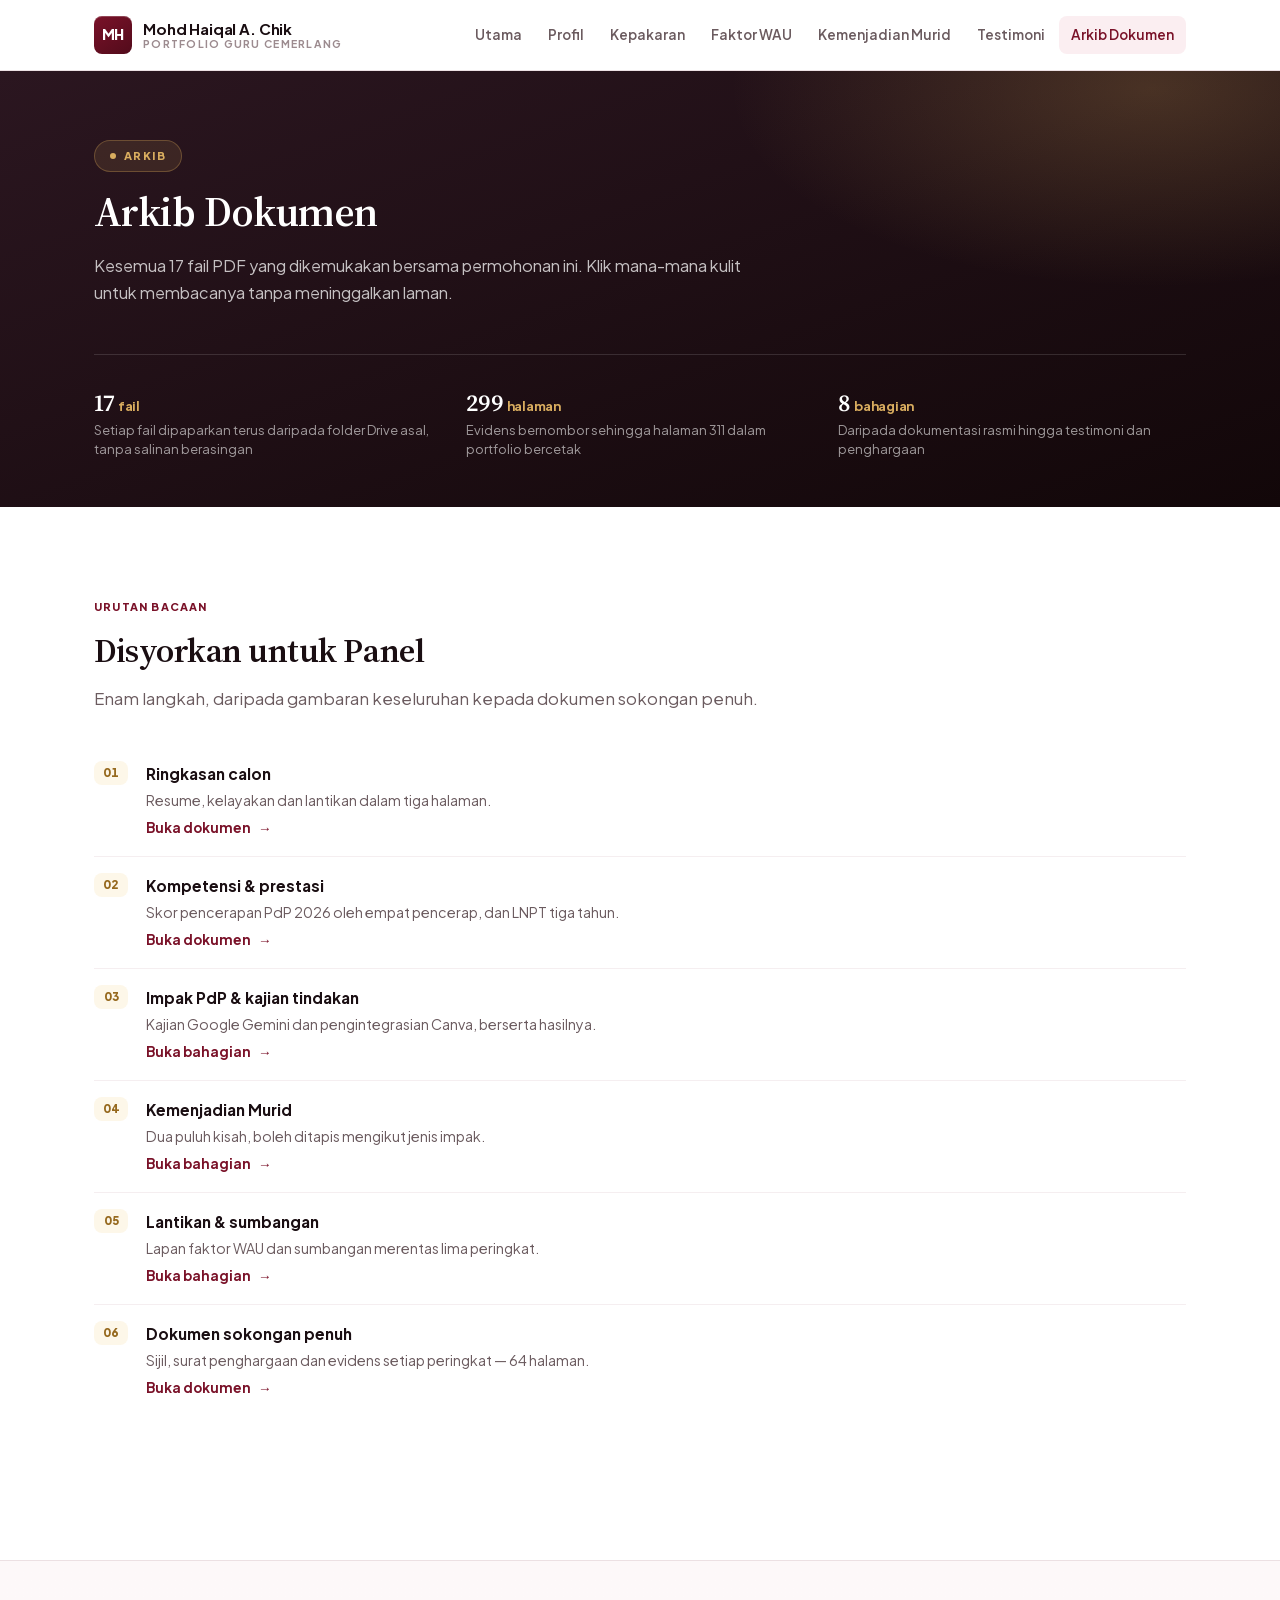
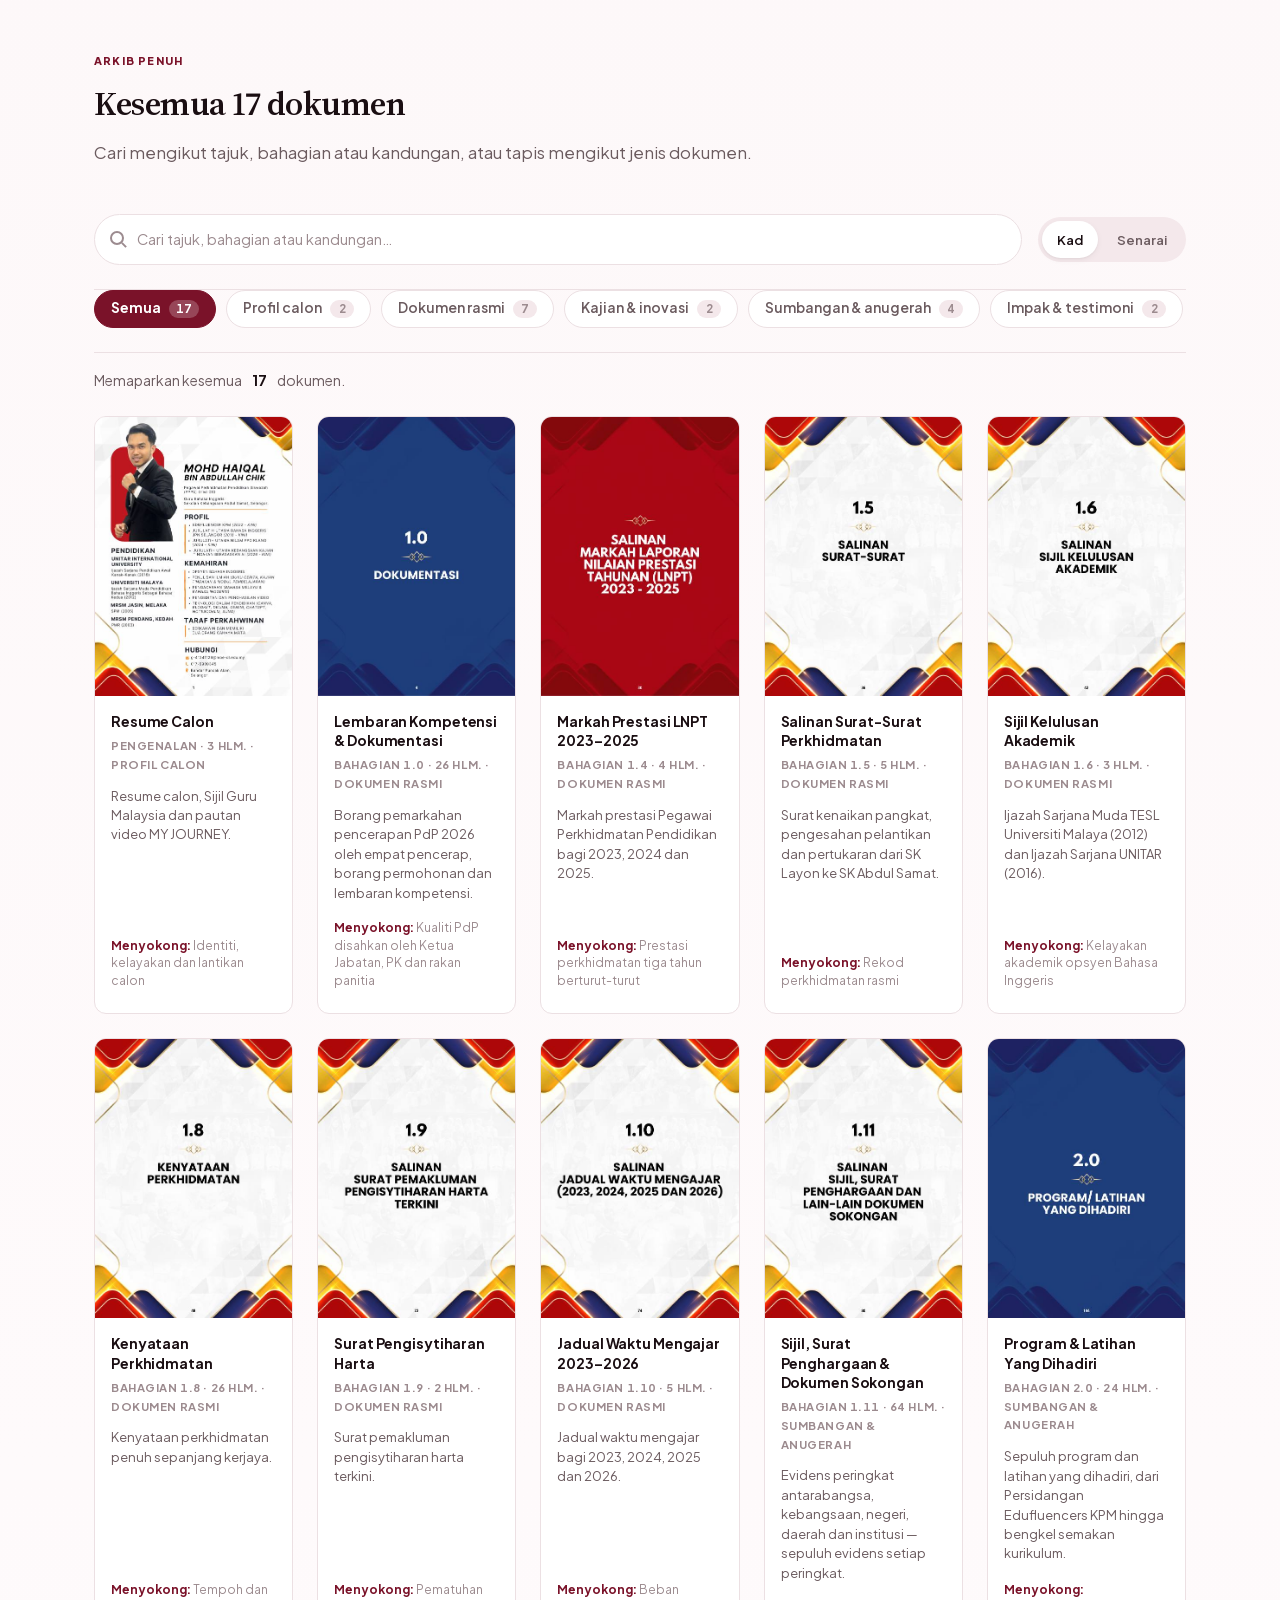
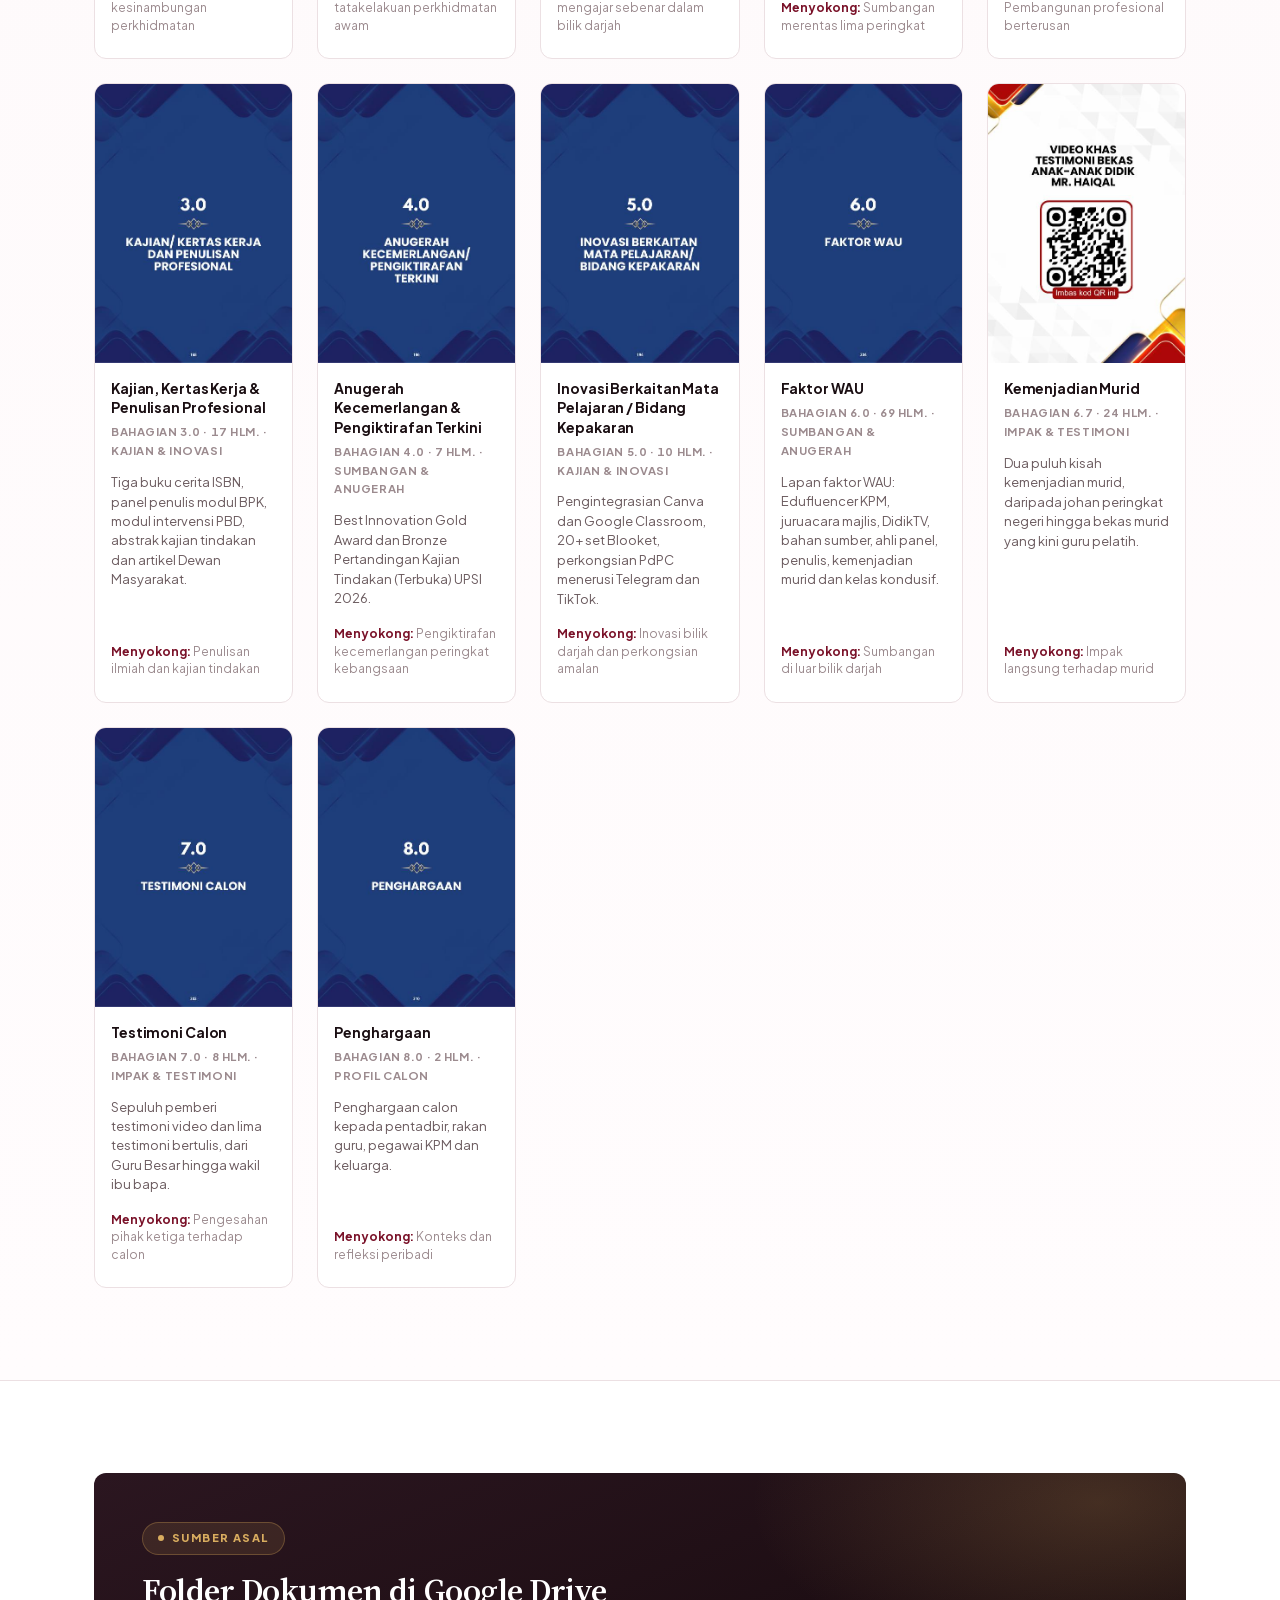
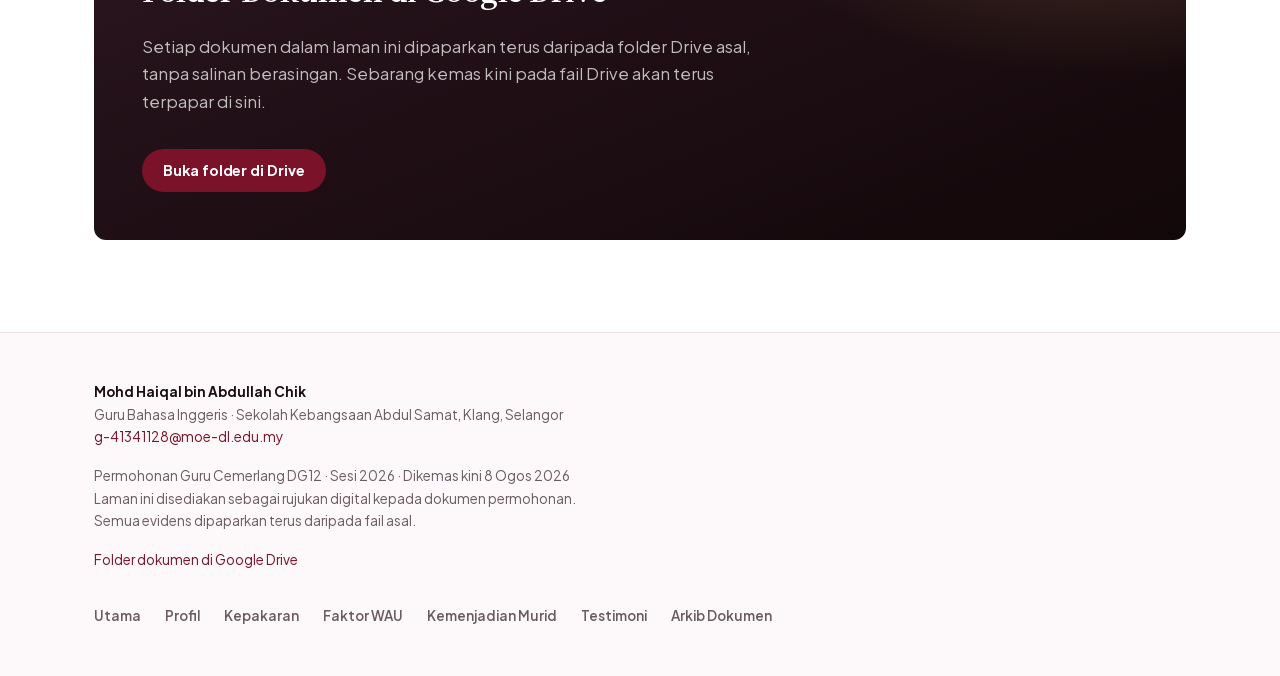
==== commit 509cf84a: "Kemaskan spacing: jurang tajuk-ke-kandungan kini seragam Ukuran mendedahkan jurang antara tajuk dan " ====
--- a/dokumen.html
+++ b/dokumen.html
@@ -27,7 +27,7 @@
 <link rel="preload" href="assets/fon/plus-jakarta-sans-normal.woff2" as="font" type="font/woff2" crossorigin>
 <link rel="preload" href="assets/fon/source-serif-4-normal.woff2" as="font" type="font/woff2" crossorigin>
 <link rel="stylesheet" href="assets/fon.css?v=a8a9a3f5">
-<link rel="stylesheet" href="assets/gaya.css?v=d735d2f8">
+<link rel="stylesheet" href="assets/gaya.css?v=72a3c898">
 <link rel="icon" href="data:image/svg+xml,%3Csvg xmlns='http://www.w3.org/2000/svg' viewBox='0 0 32 32'%3E%3Crect width='32' height='32' rx='7' fill='%237a1229'/%3E%3Ctext x='16' y='22' font-family='system-ui,sans-serif' font-size='14' font-weight='800' fill='white' text-anchor='middle'%3EMH%3C/text%3E%3C/svg%3E">
 </head>
 <body>
--- a/assets/gaya.css
+++ b/assets/gaya.css
@@ -137,25 +137,6 @@
 .label-aksen { color: var(--utama); font-weight: 800; letter-spacing: .11em; }
 .label-emas { color: var(--emas); font-weight: 800; letter-spacing: .11em; }
 
-/* ------------------------------------------------------------ UTILITI */
-/* Kelas kecil ini menggantikan atribut style= dalam HTML. Dengan tiada
-   gaya inline, CSP boleh dikuatkuasakan tanpa 'unsafe-inline'. */
-
-.mt-2 { margin-top: var(--r2); }
-.mt-3 { margin-top: var(--r3); }
-.mt-4 { margin-top: var(--r4); }
-.mt-5 { margin-top: var(--r5); }
-.mt-7 { margin-top: var(--r7); }
-.mb-3 { margin-bottom: var(--r3); }
-.mb-7 { margin-bottom: var(--r7); }
-
-.teks-arang { color: var(--arang); }
-.teks-emas { color: var(--emas); font-weight: 700; }
-.nota-kaki { margin-top: var(--r3); font-size: .8rem; color: var(--kelabu-muda); }
-.h2-kecil { font-size: 1.28rem; margin-bottom: var(--r4); }
-.tengah-900 { max-width: 900px; margin-inline: auto; }
-.tumpuk { display: grid; gap: var(--r3); }
-
 /* ------------------------------------------------------------ SUSUN ATUR */
 
 .balut {
@@ -1097,7 +1078,7 @@
 }
 .hubungi > * { position: relative; z-index: 2; }
 .hubungi h2 { color: #fff; margin-top: var(--r3); }
-.hubungi p { color: rgba(255, 255, 255, .72); max-width: 56ch; margin-top: var(--r3); }
+.hubungi p { color: rgba(255, 255, 255, .72); max-width: 56ch; margin-top: var(--r4); }
 .hubungi .btn-baris { margin-top: var(--r5); }
 @media (max-width: 640px) { .hubungi { padding: var(--r5) var(--r4); } }
 
@@ -1118,6 +1099,37 @@
 .kaki-nav { display: flex; flex-wrap: wrap; gap: 8px var(--r4); }
 .kaki-nav a { font-size: .85rem; color: var(--kelabu); font-weight: 600; }
 .kaki-nav a:hover { color: var(--utama); }
+
+/* ============================================================ UTILITI
+   Lapisan ini WAJIB berada di hujung. Kelas komponen seperti
+   .senarai-tanda menetapkan `margin: 0`; jika utiliti diisytiharkan
+   lebih awal, margin komponen mengatasinya dan kelas seperti .mt-4
+   gagal secara senyap — jurang tajuk-ke-senarai jadi 2px bukan 24px.
+
+   Susunan sahaja tidak cukup: peraturan komponen yang menggunakan
+   pemilih jenis (contoh `.hubungi p`) mempunyai kekhususan LEBIH TINGGI
+   daripada satu kelas, jadi ia tetap menang. Bila itu berlaku, betulkan
+   peraturan komponen itu — jangan tambah !important di sini.
+   ==================================================================== */
+
+/* Kelas kecil ini menggantikan atribut style= dalam HTML. Dengan tiada
+   gaya inline, CSP boleh dikuatkuasakan tanpa 'unsafe-inline'. */
+
+.mt-2 { margin-top: var(--r2); }
+.mt-3 { margin-top: var(--r3); }
+.mt-4 { margin-top: var(--r4); }
+.mt-5 { margin-top: var(--r5); }
+.mt-7 { margin-top: var(--r7); }
+.mb-3 { margin-bottom: var(--r3); }
+.mb-7 { margin-bottom: var(--r7); }
+
+.teks-arang { color: var(--arang); }
+.teks-emas { color: var(--emas); font-weight: 700; }
+.nota-kaki { margin-top: var(--r3); font-size: .8rem; color: var(--kelabu-muda); }
+.h2-kecil { font-size: 1.28rem; margin-bottom: var(--r4); }
+.tengah-900 { max-width: 900px; margin-inline: auto; }
+.tumpuk { display: grid; gap: var(--r3); }
+
 
 /* ------------------------------------------------------------ CETAK */
 
